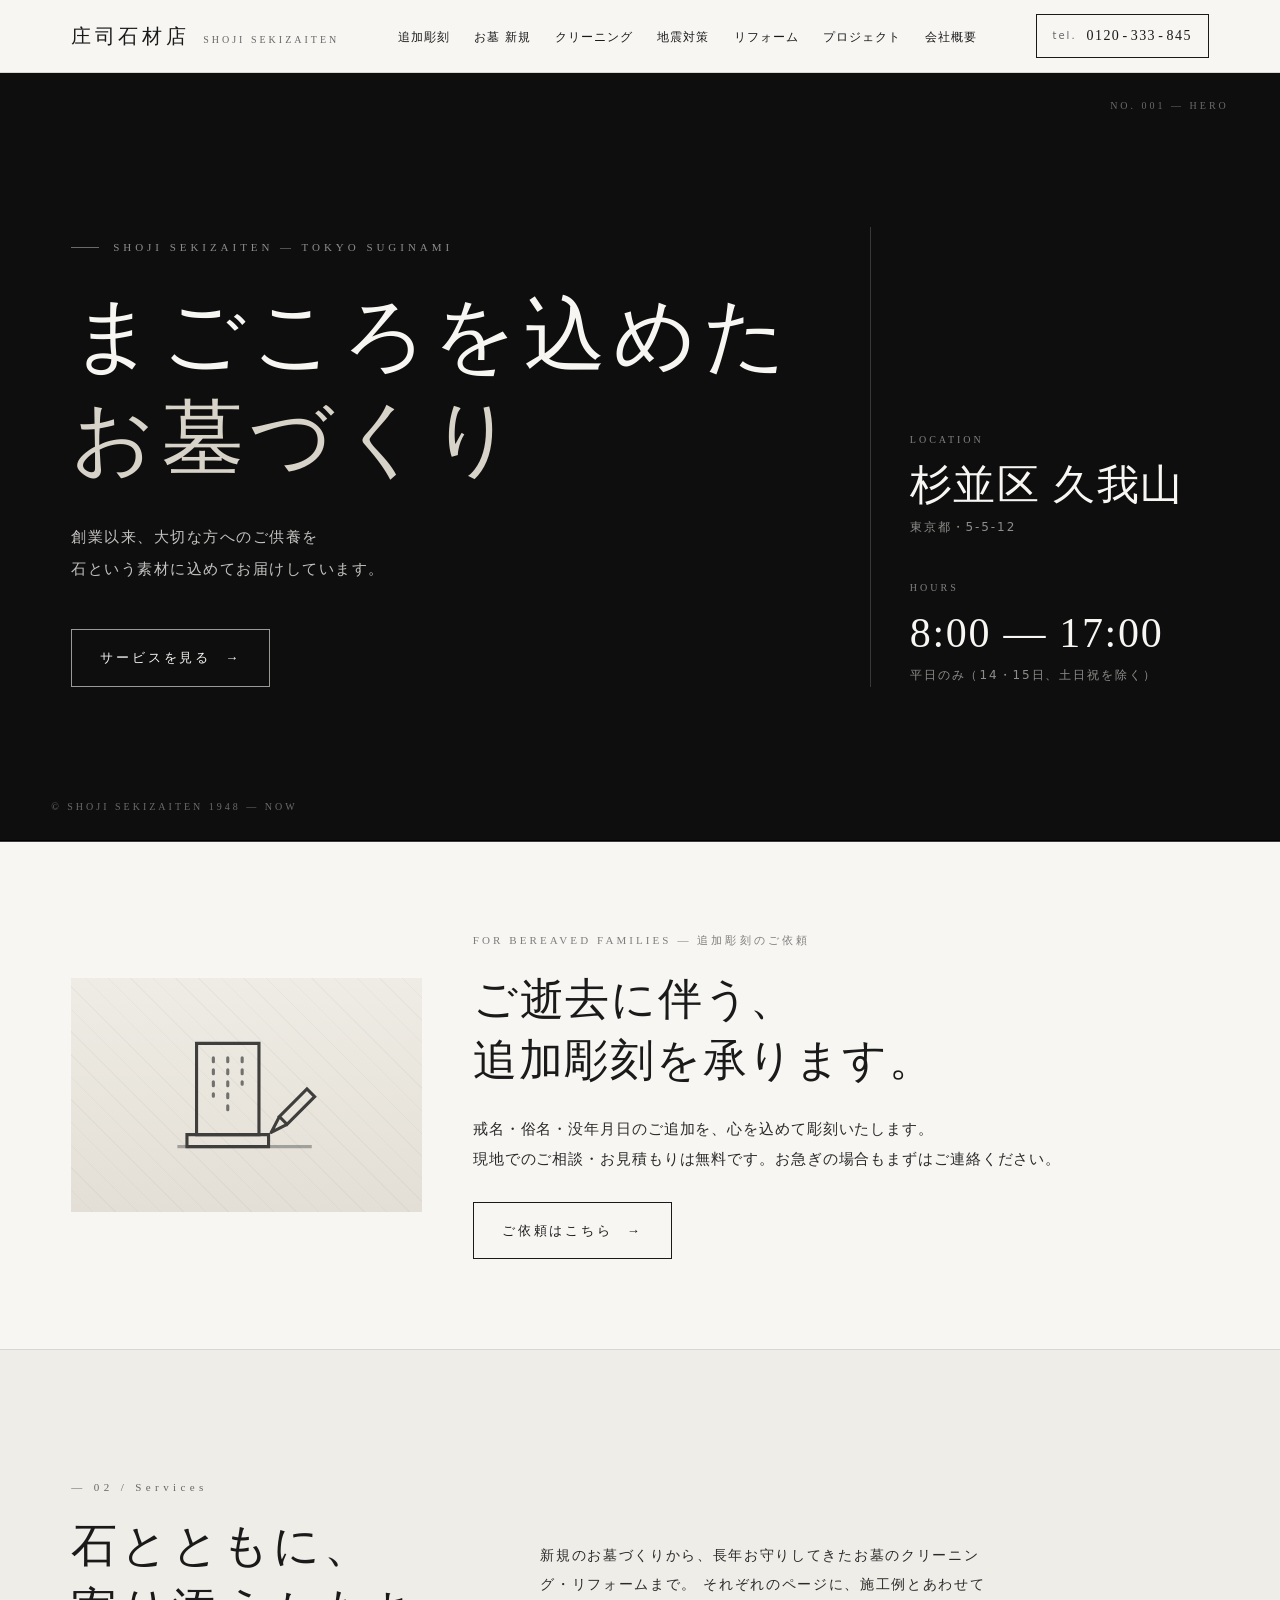
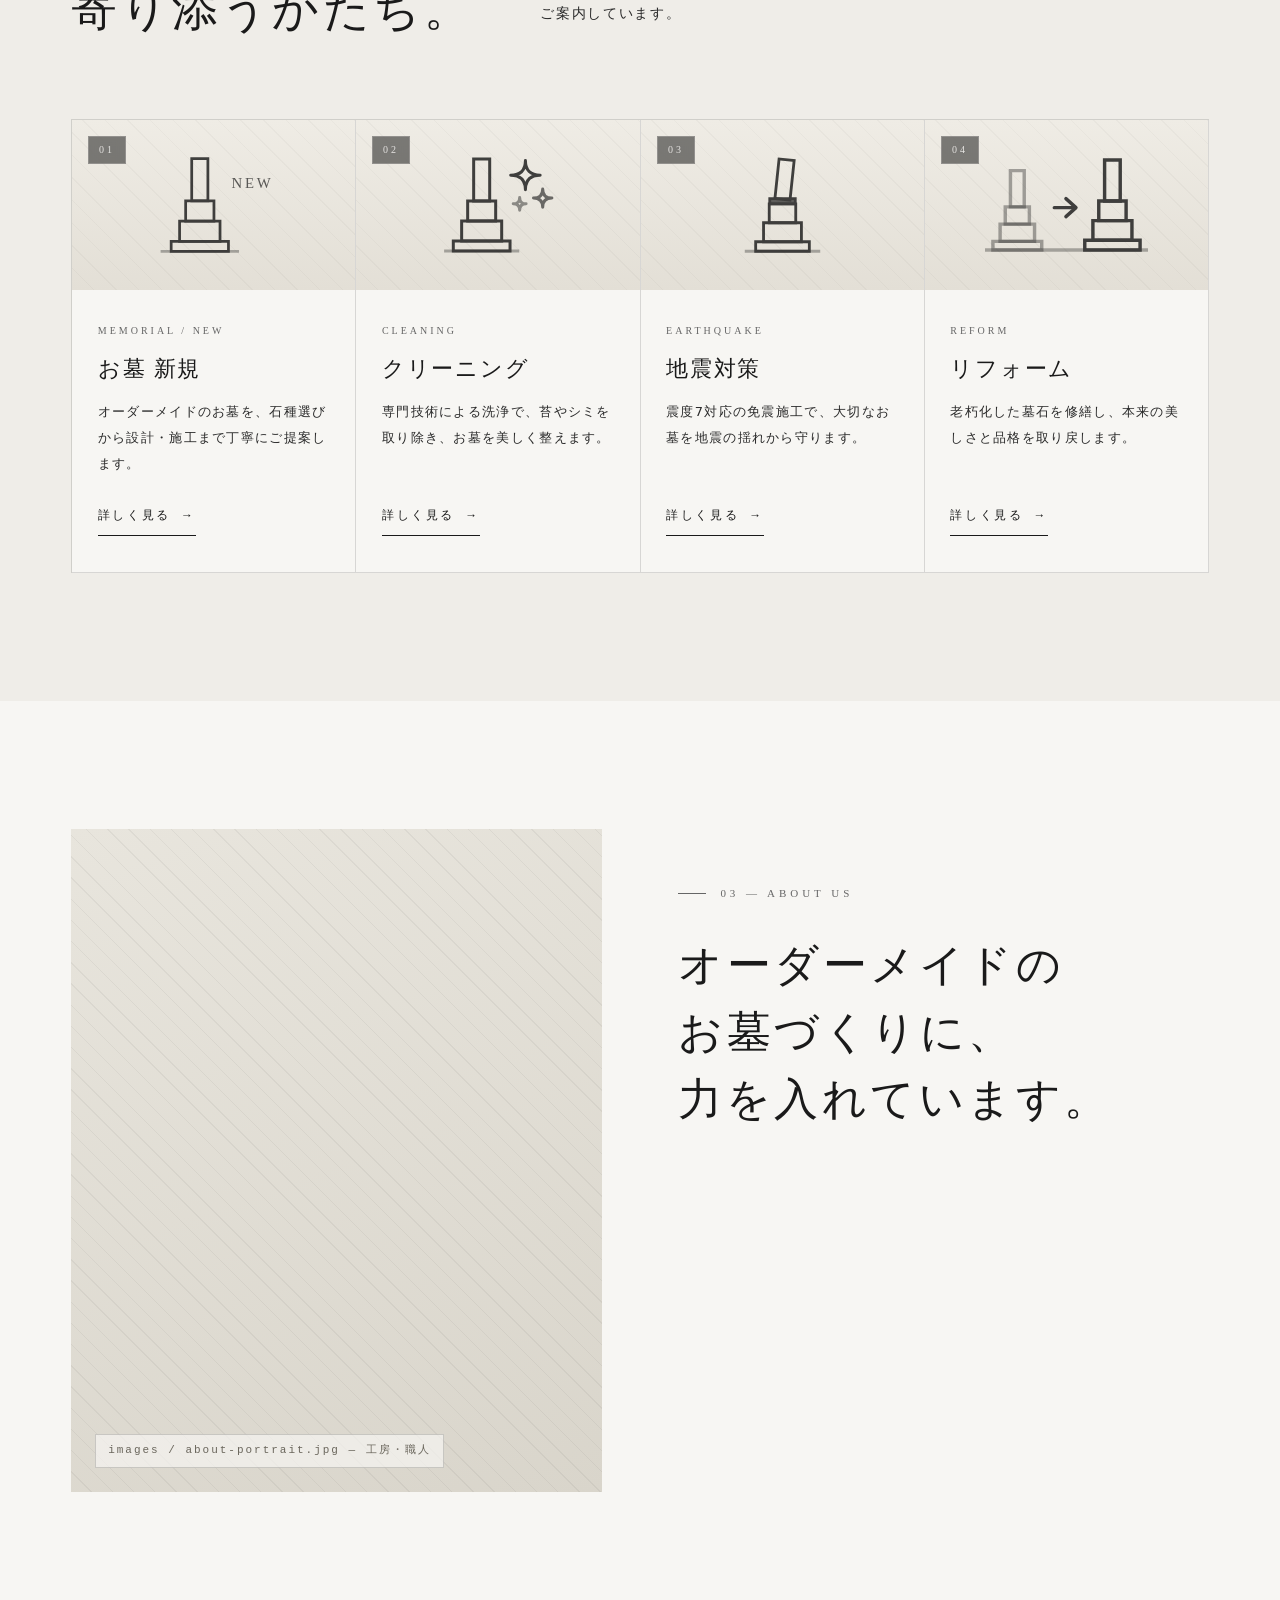
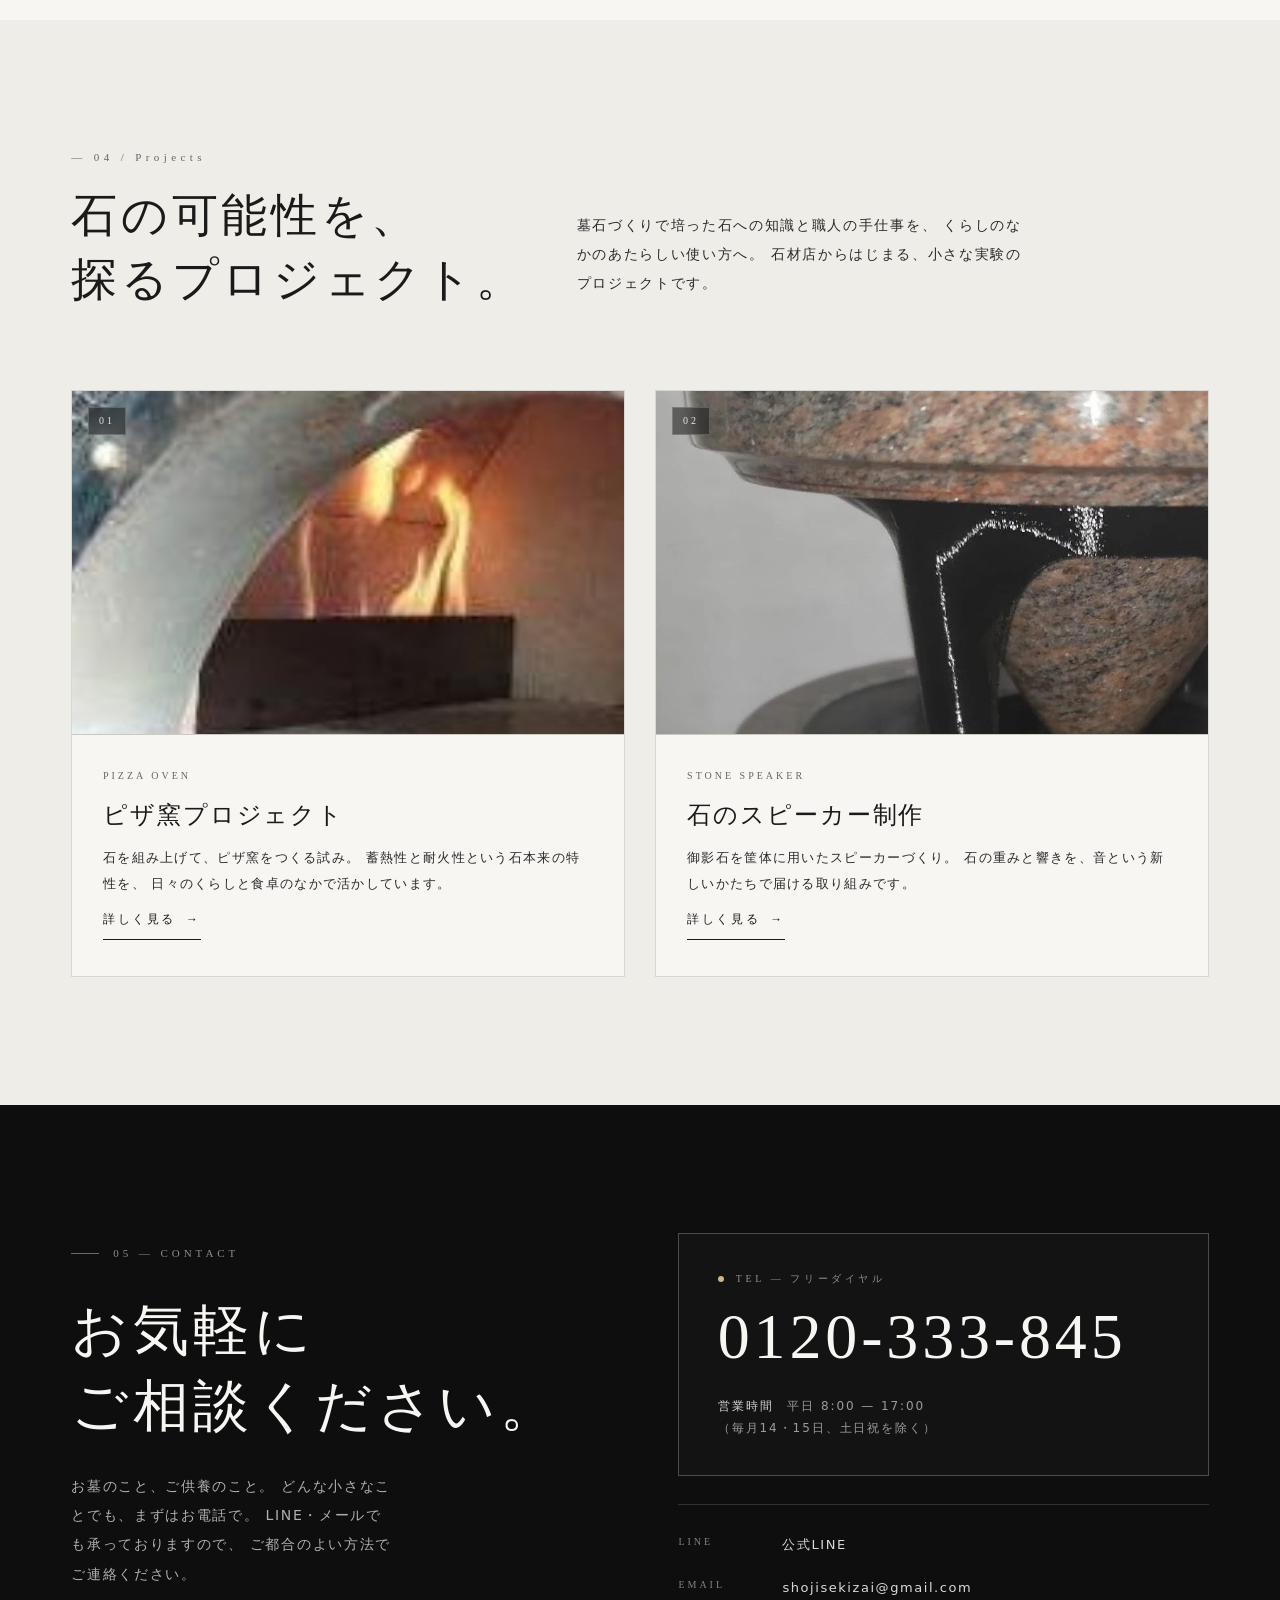
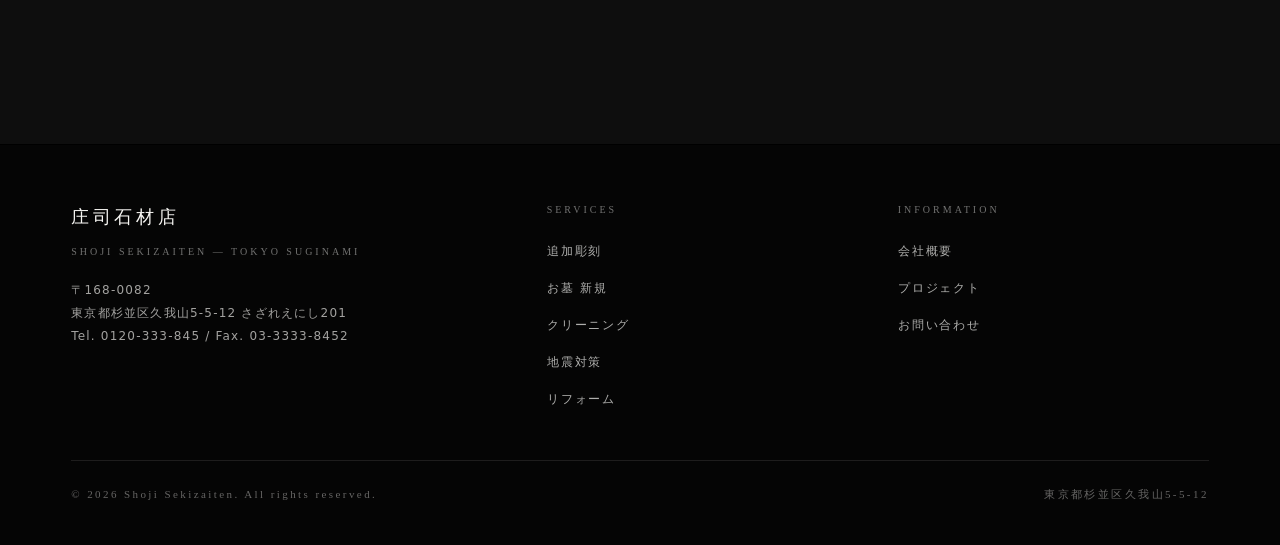
==== index.html @ 2de89e93 "文字の折り返しを整理し、地震対策のラベルを短縮 ・トップのヒーロー「杉並区 久我山」が「杉並区 久／我山」と割れて   いたので、杉並区と久我山の間でしか折り返さないようにした。   「8:00 — " ====
<!DOCTYPE html>
<html lang="ja">
<head>
<meta charset="UTF-8" />
<meta name="viewport" content="width=device-width, initial-scale=1.0" />
<title>庄司石材店 — 東京杉並区久我山のお墓づくり</title>
<meta name="description" content="創業以来まごころを込めてお墓づくり・修繕・クリーニングを承る、東京杉並区久我山の石材店です。" />
<meta property="og:title" content="庄司石材店 — 東京杉並区久我山のお墓づくり" />
<meta property="og:description" content="創業以来まごころを込めてお墓づくり・修繕・クリーニングを承る、東京杉並区久我山の石材店です。" />
<meta property="og:type" content="website" />
<meta property="og:image" content="images/og-image.jpg" />
<meta name="theme-color" content="#1a1a1a" />
<link rel="icon" href="data:image/svg+xml,%3Csvg xmlns='http://www.w3.org/2000/svg' viewBox='0 0 32 32'%3E%3Crect width='32' height='32' fill='%231a1a1a'/%3E%3Ctext x='16' y='22' font-family='Georgia,serif' font-size='18' fill='%23f7f6f3' text-anchor='middle'%3E庄%3C/text%3E%3C/svg%3E" />

<link rel="stylesheet" href="assets/styles.css" />
</head>
<body>

<a class="skip" href="#main">本文へスキップ</a>

<!-- ============== NAV ============== -->
<header class="nav" id="nav" data-screen-label="Navigation">
  <div class="container nav__inner">
    <a href="#top" class="brand" aria-label="庄司石材店 ホーム">
      <span class="brand__mark mincho">庄司石材店</span>
      <span class="brand__en">Shoji Sekizaiten</span>
    </a>

    <nav aria-label="主要ナビゲーション">
      <ul class="nav__menu">
        <li><a href="engraving.html">追加彫刻</a></li>
        <li><a href="boseki.html">お墓 新規</a></li>
        <li><a href="cleaning.html">クリーニング</a></li>
        <li><a href="jishin.html">地震対策</a></li>
        <li><a href="reform.html">リフォーム</a></li>
        <li><a href="#projects">プロジェクト</a></li>
        <li><a href="company.html">会社概要</a></li>
      </ul>
    </nav>

    <a class="nav__tel" href="tel:0120-333-845">
      <small>tel.</small>
      0120&hairsp;-&hairsp;333&hairsp;-&hairsp;845
    </a>

    <button class="nav__burger" type="button" aria-label="メニューを開く" aria-expanded="false" aria-controls="nav">
      <span></span><span></span><span></span>
    </button>
  </div>
</header>

<main id="main">

  <!-- ============== HERO ============== -->
  <section class="hero" id="top" data-screen-label="Hero">
    <span class="hero__corner-right">No. 001 — Hero</span>
    <div class="container hero__grid">
      <div>
        <p class="hero__eyebrow reveal">Shoji Sekizaiten — Tokyo Suginami</p>
        <h1 class="hero__title reveal"><span class="nb">まごころを込めた</span>
          <br />
          <span class="nb"><em>お墓づくり</em></span></h1>
        <p class="hero__lead reveal">
          創業以来、大切な方へのご供養を<br />
          石という素材に込めてお届けしています。
        </p>
        <a class="btn reveal" href="#services">
          サービスを見る <span class="arrow">→</span>
        </a>
      </div>

      <aside class="hero__stats reveal" aria-label="店舗概要">
        <div>
          <div class="stat__label">Location</div>
          <div class="stat__value mincho"><span class="nb">杉並区</span> <span class="nb">久我山</span></div>
          <div class="stat__sub">東京都・5-5-12</div>
        </div>
        <div>
          <div class="stat__label">Hours</div>
          <div class="stat__value mincho"><span class="nb">8:00 — 17:00</span></div>
          <div class="stat__sub">平日のみ（14・15日、土日祝を除く）</div>
        </div>
      </aside>
    </div>
    <span class="hero__corner">© Shoji Sekizaiten 1948 — Now</span>
  </section>

  <!-- ============== ENGRAVING CTA ============== -->
  <section class="engraving-cta" id="engraving" aria-labelledby="engraving-cta-title" data-screen-label="Engraving">
    <div class="container engraving-cta__grid">
      <div class="engraving-cta__media engraving-cta__media--icon reveal">
        <img class="engraving-cta__icon" src="assets/icons/engraving.svg" alt="墓誌と鑿を線画で表した図" loading="lazy" />
      </div>
      <div class="engraving-cta__text reveal">
        <p class="engraving-cta__label">For Bereaved Families — 追加彫刻のご依頼</p>
        <h2 id="engraving-cta-title" class="engraving-cta__title mincho"><span class="nb">ご逝去に伴う、</span>
          <br />
          <span class="nb">追加彫刻を</span><span class="nb">承ります。</span></h2>
        <p class="engraving-cta__lead">
          戒名・俗名・没年月日のご追加を、心を込めて彫刻いたします。<br />
          現地でのご相談・お見積もりは無料です。お急ぎの場合もまずはご連絡ください。
        </p>
      </div>
      <div class="engraving-cta__actions reveal">
        <!-- 申し込みフォームを公開したら href を engraving-form.html に変更する -->
        <a class="btn btn--dark engraving-cta__btn" href="engraving.html">
          ご依頼はこちら <span class="arrow">→</span>
        </a>
      </div>
    </div>
  </section>

  <!-- ============== SERVICES ============== -->
  <section class="section section--soft" id="services" data-screen-label="Services">
    <div class="container">
      <header class="section__head">
        <div>
          <div class="section__num">— 02 / Services</div>
          <h2 class="section__title"><span class="nb">石とともに、</span>
          <br />
          <span class="nb">寄り添うかたち。</span></h2>
        </div>
        <p class="section__desc">
          新規のお墓づくりから、長年お守りしてきたお墓のクリーニング・リフォームまで。
          それぞれのページに、施工例とあわせてご案内しています。
        </p>
      </header>

      <div class="services">

        <!-- 1 -->
        <article class="service reveal">
          <div class="service__media service__media--icon">
            <img class="service__icon" src="assets/icons/service-new.svg" alt="和型墓石を線画で表した図" loading="lazy" />
            <span class="service__index">01</span>
          </div>
          <div class="service__body">
            <div class="service__cat">Memorial / New</div>
            <h3 class="service__title mincho">お墓 新規</h3>
            <p class="service__desc">オーダーメイドのお墓を、石種選びから設計・施工まで丁寧にご提案します。</p>
            <a class="service__more" href="boseki.html">詳しく見る <span class="arrow">→</span></a>
          </div>
        </article>

        <!-- 2 -->
        <article class="service reveal">
          <div class="service__media service__media--icon">
            <img class="service__icon" src="assets/icons/service-cleaning.svg" alt="墓石と水のしずくを線画で表した図" loading="lazy" />
            <span class="service__index">02</span>
          </div>
          <div class="service__body">
            <div class="service__cat">Cleaning</div>
            <h3 class="service__title mincho">クリーニング</h3>
            <p class="service__desc">専門技術による洗浄で、苔やシミを取り除き、お墓を美しく整えます。</p>
            <a class="service__more" href="cleaning.html">詳しく見る <span class="arrow">→</span></a>
          </div>
        </article>

        <!-- 3 -->
        <article class="service reveal">
          <div class="service__media service__media--icon">
            <img class="service__icon" src="assets/icons/service-quake.svg" alt="石と石のあいだに免震パットを挟んだ様子の図" loading="lazy" />
            <span class="service__index">03</span>
          </div>
          <div class="service__body">
            <div class="service__cat">Earthquake</div>
            <h3 class="service__title mincho">地震対策</h3>
            <p class="service__desc">震度7対応の免震施工で、大切なお墓を地震の揺れから守ります。</p>
            <a class="service__more" href="jishin.html">詳しく見る <span class="arrow">→</span></a>
          </div>
        </article>

        <!-- 4 -->
        <article class="service reveal">
          <div class="service__media service__media--icon">
            <img class="service__icon" src="assets/icons/service-reform.svg" alt="花立の中筒を差し替える様子の図" loading="lazy" />
            <span class="service__index">04</span>
          </div>
          <div class="service__body">
            <div class="service__cat">Reform</div>
            <h3 class="service__title mincho">リフォーム</h3>
            <p class="service__desc">老朽化した墓石を修繕し、本来の美しさと品格を取り戻します。</p>
            <a class="service__more" href="reform.html">詳しく見る <span class="arrow">→</span></a>
          </div>
        </article>
      </div>
    </div>
  </section>

  <!-- ============== ABOUT ============== -->
  <section class="section about" id="about" data-screen-label="About">
    <div class="container">
      <div class="about__grid">
        <div class="about__media reveal">
          <div class="about__media-placeholder" aria-hidden="true">
            <span>images / about-portrait.jpg — 工房・職人</span>
          </div>
          <img src="images/about-portrait.jpg" alt="工房での石材加工の様子" loading="lazy" onerror="this.style.display='none'" />
          <div class="about__media-frame"></div>
        </div>

        <div>
          <p class="about__eyebrow reveal">03 — About Us</p>
          <h2 class="about__title reveal"><span class="nb">オーダーメイドの</span>
          <br />
          <span class="nb">お墓づくりに、</span>
          <br />
          <span class="nb">力を入れています。</span></h2>

          <div class="about__body reveal">
            <p>
              長年の経験と石への深い知識を活かし、ご家族のご要望ひとつひとつに耳を傾けながら、
              世界にひとつだけのお墓を心を込めてお作りしています。
            </p>
            <p>
              石種の選定から、デザイン、文字の彫刻、施工、そしてその後のお手入れまで。
              すべての工程を、職人がまごころを込めて担当いたします。
            </p>
          </div>

          <a class="btn btn--dark reveal" href="company.html">
            会社概要を見る <span class="arrow">→</span>
          </a>
        </div>
      </div>
    </div>
  </section>

  <!-- ============== PROJECTS ============== -->
  <section class="section section--soft" id="projects" data-screen-label="Projects">
    <div class="container">
      <header class="section__head">
        <div>
          <div class="section__num">— 04 / Projects</div>
          <h2 class="section__title"><span class="nb">石の可能性を、</span>
          <br />
          <span class="nb">探るプロジェクト。</span></h2>
        </div>
        <p class="section__desc">
          墓石づくりで培った石への知識と職人の手仕事を、
          くらしのなかのあたらしい使い方へ。
          石材店からはじまる、小さな実験のプロジェクトです。
        </p>
      </header>

      <div class="projects">
        <article class="project reveal">
          <a href="pizza.html" class="project__media" aria-label="ピザ窯プロジェクトの詳細へ">
            <div class="project__placeholder" aria-hidden="true"><span>images / project-pizza.jpg</span></div>
            <img class="project__img" src="images/project-pizza.jpg" alt="石を組み上げたピザ窯と焼き上がりのピザ" loading="lazy" onerror="this.dataset.fallback='true'" />
            <span class="project__index">01</span>
          </a>
          <div class="project__body">
            <div class="project__cat">Pizza Oven</div>
            <h3 class="project__title mincho">ピザ窯プロジェクト</h3>
            <p class="project__desc">
              石を組み上げて、ピザ窯をつくる試み。
              蓄熱性と耐火性という石本来の特性を、
              日々のくらしと食卓のなかで活かしています。
            </p>
            <a class="project__more" href="pizza.html">詳しく見る <span class="arrow">→</span></a>
          </div>
        </article>

        <article class="project reveal">
          <a href="speaker.html" class="project__media" aria-label="石のスピーカー制作の詳細へ">
            <div class="project__placeholder" aria-hidden="true"><span>images / project-speaker.jpg</span></div>
            <img class="project__img" src="images/project-speaker.jpg" alt="御影石を素材にしたスピーカーの試作" loading="lazy" onerror="this.dataset.fallback='true'" />
            <span class="project__index">02</span>
          </a>
          <div class="project__body">
            <div class="project__cat">Stone Speaker</div>
            <h3 class="project__title mincho">石のスピーカー制作</h3>
            <p class="project__desc">
              御影石を筐体に用いたスピーカーづくり。
              石の重みと響きを、音という新しいかたちで届ける取り組みです。
            </p>
            <a class="project__more" href="speaker.html">詳しく見る <span class="arrow">→</span></a>
          </div>
        </article>
      </div>
    </div>
  </section>

  <!-- ============== CONTACT ============== -->
  <section class="contact" id="contact" data-screen-label="Contact">
    <div class="container">
      <div class="contact__grid">
        <div>
          <p class="contact__eyebrow reveal">05 — Contact</p>
          <h2 class="contact__title reveal"><span class="nb">お気軽に</span>
          <br />
          <span class="nb">ご相談ください。</span></h2>
          <p class="contact__lead reveal">
            お墓のこと、ご供養のこと。
            どんな小さなことでも、まずはお電話で。
            LINE・メールでも承っておりますので、
            ご都合のよい方法でご連絡ください。
          </p>
        </div>

        <div class="reveal">
          <div class="tel-block">
            <div class="tel-block__label"><span class="dot"></span>Tel — フリーダイヤル</div>
            <a class="tel-block__num" href="tel:0120-333-845">0120-333-845</a>
            <p class="tel-block__hours">
              <strong>営業時間</strong>　平日 8:00 — 17:00<br />
              （毎月14・15日、土日祝を除く）
            </p>
          </div>

          <dl class="contact__meta">
            <dt>Line</dt>
            <!-- 公式LINEのURLが決まったら、下の行を
                 <dd><a href="https://lin.ee/xxxxxxx" target="_blank" rel="noopener noreferrer">公式LINEで相談する</a></dd>
                 に差し替えてください -->
            <dd>公式LINE</dd>
            <dt>Email</dt>
            <dd><a href="mailto:shojisekizai@gmail.com">shojisekizai@gmail.com</a></dd>
          </dl>
        </div>
      </div>
    </div>
  </section>

</main>

<!-- ============== FOOTER ============== -->
<footer class="footer" data-screen-label="Footer">
  <div class="container">
    <div class="footer__grid">
      <div>
        <p class="footer__brand">庄司石材店</p>
        <p class="footer__sub">Shoji Sekizaiten — Tokyo Suginami</p>
        <address class="footer__address">
          〒168-0082<br />
          東京都杉並区久我山5-5-12 さざれえにし201<br />
          <span class="nb">Tel. 0120-333-845</span> / <span class="nb">Fax. 03-3333-8452</span>
        </address>
      </div>

      <div>
        <p class="footer__heading">Services</p>
        <ul class="footer__list">
          <li><a href="engraving.html">追加彫刻</a></li>
          <li><a href="boseki.html">お墓 新規</a></li>
          <li><a href="cleaning.html">クリーニング</a></li>
          <li><a href="jishin.html">地震対策</a></li>
          <li><a href="reform.html">リフォーム</a></li>
        </ul>
      </div>

      <div>
        <p class="footer__heading">Information</p>
        <ul class="footer__list">
          <li><a href="company.html">会社概要</a></li>
          <li><a href="#projects">プロジェクト</a></li>
          <li><a href="#contact">お問い合わせ</a></li>
        </ul>
      </div>
    </div>

    <div class="footer__bottom">
      <span>© 2026 Shoji Sekizaiten. All rights reserved.</span>
      <span>東京都杉並区久我山5-5-12</span>
    </div>
  </div>
</footer>

<script>
  // Mobile nav toggle
  (function () {
    var nav = document.getElementById('nav');
    var btn = nav.querySelector('.nav__burger');
    btn.addEventListener('click', function () {
      var open = nav.classList.toggle('is-open');
      btn.setAttribute('aria-expanded', open ? 'true' : 'false');
    });
    // Close on link click (mobile)
    nav.querySelectorAll('.nav__menu a').forEach(function (a) {
      a.addEventListener('click', function () {
        nav.classList.remove('is-open');
        btn.setAttribute('aria-expanded', 'false');
      });
    });
  })();

  // Reveal-on-scroll (lightweight, IntersectionObserver)
  (function () {
    if (!('IntersectionObserver' in window)) {
      document.querySelectorAll('.reveal').forEach(function (el) { el.classList.add('is-in'); });
      return;
    }
    var io = new IntersectionObserver(function (entries) {
      entries.forEach(function (e) {
        if (e.isIntersecting) {
          e.target.classList.add('is-in');
          io.unobserve(e.target);
        }
      });
    }, { rootMargin: '0px 0px -8% 0px', threshold: 0.05 });
    document.querySelectorAll('.reveal').forEach(function (el) { io.observe(el); });
  })();
</script>

<!-- v1.2.0 -->
</body>
</html>
---- assets/styles.css ----
/* ---------- Reset & base ---------- */
  *, *::before, *::after { box-sizing: border-box; }
  html, body { margin: 0; padding: 0; }
  html { -webkit-text-size-adjust: 100%; scroll-behavior: smooth; }
  body {
    font-family: system-ui, -apple-system, "Hiragino Sans", "Yu Gothic", "Meiryo", sans-serif;
    color: #1a1a1a;
    background: #f7f6f3;
    line-height: 1.8;
    letter-spacing: 0.08em;
    font-size: 15px;
    -webkit-font-smoothing: antialiased;
    -moz-osx-font-smoothing: grayscale;
  }
  img { max-width: 100%; display: block; }
  a { color: inherit; text-decoration: none; }
  button { font: inherit; cursor: pointer; }

  :root {
    --bg: #f7f6f3;
    --bg-soft: #efede8;
    --ink: #1a1a1a;
    --ink-soft: #2a2a2a;
    --stone: #666666;
    --rule: rgba(26,26,26,0.14);
    --rule-strong: rgba(26,26,26,0.5);
    --container: 1240px;
    --pad: clamp(20px, 4vw, 56px);
  }

  .mincho {
    font-family: "Hiragino Mincho ProN", "Yu Mincho", "YuMincho", "Noto Serif JP", Georgia, "Times New Roman", serif;
    font-weight: 400;
    letter-spacing: 0.06em;
  }

  .en {
    font-family: Georgia, "Times New Roman", serif;
    font-feature-settings: "liga", "kern";
    letter-spacing: 0.18em;
  }

  .eyebrow {
    font-family: Georgia, "Times New Roman", serif;
    font-size: 11px;
    letter-spacing: 0.3em;
    text-transform: uppercase;
    color: var(--stone);
  }

  .container {
    max-width: var(--container);
    margin: 0 auto;
    padding-left: var(--pad);
    padding-right: var(--pad);
  }

  .rule { height: 1px; background: var(--rule); border: 0; margin: 0; }

  /* ---------- Skip link ---------- */
  .skip {
    position: absolute; left: -9999px; top: 0;
    background: #1a1a1a; color: #f7f6f3; padding: 8px 14px;
  }
  .skip:focus { left: 16px; top: 16px; z-index: 100; }

  /* ---------- Navigation ---------- */
  .nav {
    position: sticky;
    top: 0;
    z-index: 40;
    background: rgba(247,246,243,0.92);
    backdrop-filter: saturate(140%) blur(10px);
    -webkit-backdrop-filter: saturate(140%) blur(10px);
    border-bottom: 1px solid var(--rule);
  }
  .nav__inner {
    display: flex;
    align-items: center;
    justify-content: space-between;
    height: 72px;
  }
  .brand { display: flex; align-items: baseline; gap: 14px; }
  .brand__mark {
    font-family: "Hiragino Mincho ProN", "Yu Mincho", Georgia, serif;
    font-size: 20px;
    letter-spacing: 0.18em;
    white-space: nowrap;      /* 「庄司石材 / 店」と割れないように */
  }
  .brand__en {
    font-family: Georgia, serif;
    font-size: 10px;
    letter-spacing: 0.3em;
    text-transform: uppercase;
    color: var(--stone);
    white-space: nowrap;
  }
  /* 幅が足りなくなる手前で、英字の店名は引っ込める */
  @media (max-width: 1240px) and (min-width: 1025px) {
    .brand__en { display: none; }
  }
  @media (max-width: 420px) {
    .brand__en { display: none; }
  }
  .nav__menu {
    display: flex;
    align-items: center;
    gap: clamp(12px, 1.6vw, 24px);
    list-style: none;
    margin: 0; padding: 0;
  }
  .nav__menu a {
    font-size: 12px;
    letter-spacing: 0.08em;
    white-space: nowrap;
    color: var(--ink);
    padding: 6px 2px;
    border-bottom: 1px solid transparent;
    transition: border-color .25s ease, color .25s ease;
  }
  .nav__menu a:hover { border-bottom-color: var(--ink); }
  .nav__tel {
    display: inline-flex; align-items: center; gap: 10px;
    font-family: Georgia, serif;
    font-size: 14px;
    letter-spacing: 0.1em;
    padding: 8px 16px;
    border: 1px solid var(--ink);
    white-space: nowrap;      /* 電話番号を途中で折り返さない */
    transition: background .25s ease, color .25s ease;
  }
  .nav__tel:hover { background: var(--ink); color: var(--bg); }
  .nav__tel small { font-family: system-ui, sans-serif; font-size: 10px; letter-spacing: 0.2em; color: var(--stone); }
  .nav__tel:hover small { color: rgba(247,246,243,0.7); }

  .nav__burger {
    display: none;
    background: transparent; border: 0; padding: 8px;
    width: 40px; height: 40px;
  }
  .nav__burger span {
    display: block; width: 22px; height: 1px; background: var(--ink); margin: 5px auto;
    transition: transform .3s ease, opacity .3s ease;
  }
  .nav.is-open .nav__burger span:nth-child(1) { transform: translateY(6px) rotate(45deg); }
  .nav.is-open .nav__burger span:nth-child(2) { opacity: 0; }
  .nav.is-open .nav__burger span:nth-child(3) { transform: translateY(-6px) rotate(-45deg); }

  /* ---------- Hero ---------- */
  .hero {
    background: #0e0e0e;
    color: #f7f6f3;
    position: relative;
    overflow: hidden;
    border-bottom: 1px solid #000;
  }
  .hero__grid {
    display: grid;
    grid-template-columns: 1.25fr 1fr;
    gap: clamp(40px, 6vw, 96px);
    padding-top: clamp(80px, 12vw, 160px);
    padding-bottom: clamp(80px, 12vw, 160px);
    align-items: end;
  }
  .hero__eyebrow {
    font-family: Georgia, serif;
    font-size: 11px;
    letter-spacing: 0.36em;
    text-transform: uppercase;
    color: rgba(247,246,243,0.55);
    margin-bottom: 28px;
    display: flex; align-items: center; gap: 14px;
  }
  .hero__eyebrow::before {
    content: ""; display: inline-block;
    width: 28px; height: 1px; background: rgba(247,246,243,0.4);
  }
  .hero__title {
    font-family: "Hiragino Mincho ProN", "Yu Mincho", Georgia, serif;
    font-weight: 400;
    font-size: clamp(40px, 6.4vw, 88px);
    line-height: 1.25;
    letter-spacing: 0.08em;
    margin: 0 0 32px;
  }
  /* 幅の狭い端末では「まごころを込めた」の8文字が画面からはみ出すので、
     はみ出さない大きさまで文字を縮める */
  @media (max-width: 400px) {
    .hero__title { font-size: 9.4vw; }
  }
  .hero__title em {
    font-style: normal;
    color: #d8d3c8;
  }
  .hero__lead {
    max-width: 38ch;
    font-size: 15px;
    line-height: 2.1;
    letter-spacing: 0.1em;
    color: rgba(247,246,243,0.78);
    margin: 0 0 44px;
  }
  .btn {
    display: inline-flex; align-items: center; justify-content: center; gap: 14px;
    text-align: center;
    padding: 16px 28px;
    border: 1px solid rgba(247,246,243,0.6);
    color: #f7f6f3;
    font-family: Georgia, serif;
    font-size: 13px;
    letter-spacing: 0.22em;
    text-transform: uppercase;
    transition: background .3s ease, color .3s ease, border-color .3s ease, padding .3s ease;
  }
  .btn .arrow { transition: transform .35s ease; display: inline-block; }
  .btn:hover { background: #f7f6f3; color: #1a1a1a; border-color: #f7f6f3; }
  .btn:hover .arrow { transform: translateX(6px); }

  .btn--dark {
    color: #1a1a1a; border-color: var(--ink);
  }
  .btn--dark:hover { background: #1a1a1a; color: #f7f6f3; }

  /* 幅の狭いスマホでも「0120-333-845 に電話する →」が1行に収まるように */
  @media (max-width: 400px) {
    .btn { padding: 15px 16px; gap: 10px; letter-spacing: 0.12em; }
  }

  .hero__stats {
    border-left: 1px solid rgba(247,246,243,0.18);
    padding-left: clamp(24px, 3vw, 48px);
    display: grid;
    gap: 40px;
    align-self: stretch;
    align-content: end;
  }
  .stat__label {
    font-family: Georgia, serif;
    font-size: 10px;
    letter-spacing: 0.3em;
    text-transform: uppercase;
    color: rgba(247,246,243,0.5);
    margin-bottom: 12px;
  }
  .stat__value {
    font-family: "Hiragino Mincho ProN", "Yu Mincho", Georgia, serif;
    font-size: clamp(28px, 3.4vw, 42px);
    line-height: 1.15;
    letter-spacing: 0.04em;
  }
  .stat__value small {
    font-family: Georgia, serif;
    font-size: 14px;
    letter-spacing: 0.15em;
    color: rgba(247,246,243,0.6);
    margin-left: 6px;
  }
  .stat__sub {
    font-size: 12px;
    letter-spacing: 0.16em;
    color: rgba(247,246,243,0.55);
    margin-top: 8px;
  }

  .hero__corner {
    position: absolute; left: var(--pad); bottom: 24px;
    font-family: Georgia, serif;
    font-size: 10px;
    letter-spacing: 0.3em;
    color: rgba(247,246,243,0.4);
    text-transform: uppercase;
  }
  .hero__corner-right {
    position: absolute; right: var(--pad); top: 24px;
    font-family: Georgia, serif;
    font-size: 10px;
    letter-spacing: 0.3em;
    color: rgba(247,246,243,0.4);
    text-transform: uppercase;
  }

  /* ---------- Section heading ---------- */
  .section {
    padding-top: clamp(80px, 10vw, 140px);
    padding-bottom: clamp(80px, 10vw, 140px);
  }
  .section--soft { background: var(--bg-soft); }

  .section__head {
    display: grid;
    grid-template-columns: 1fr 1.6fr;
    gap: clamp(24px, 4vw, 80px);
    align-items: end;
    margin-bottom: clamp(48px, 6vw, 88px);
  }
  .section__num {
    font-family: Georgia, serif;
    font-size: 11px;
    letter-spacing: 0.4em;
    color: var(--stone);
  }
  .section__title {
    font-family: "Hiragino Mincho ProN", "Yu Mincho", Georgia, serif;
    font-weight: 400;
    font-size: clamp(28px, 3.6vw, 48px);
    line-height: 1.4;
    letter-spacing: 0.08em;
    margin: 16px 0 0;
  }
  .section__desc {
    font-size: 14px;
    line-height: 2.1;
    letter-spacing: 0.12em;
    color: var(--ink-soft);
    max-width: 50ch;
  }

  /* ---------- Services grid ---------- */
  .services {
    display: grid;
    grid-template-columns: repeat(4, 1fr);
    gap: 0;
    border-top: 1px solid var(--rule);
    border-left: 1px solid var(--rule);
  }
  .service {
    border-right: 1px solid var(--rule);
    border-bottom: 1px solid var(--rule);
    background: var(--bg);
    display: flex;
    flex-direction: column;
  }
  .service__media {
    position: relative;
    aspect-ratio: 4 / 3;
    overflow: hidden;
    background: #e8e5dd;
  }
  .service__img {
    position: relative;
    width: 100%; height: 100%; object-fit: cover;
    transition: transform .8s cubic-bezier(.2,.7,.2,1);
  }
  .service:hover .service__img { transform: scale(1.06); }
  .service__placeholder {
    position: absolute; inset: 0;
    background:
      repeating-linear-gradient(45deg, transparent 0 12px, rgba(26,26,26,0.05) 12px 13px),
      linear-gradient(180deg, #e8e5dd 0%, #d9d5cb 100%);
    display: flex; align-items: center; justify-content: center;
    color: #6a665c;
    font-family: "SFMono-Regular", ui-monospace, Menlo, Consolas, monospace;
    font-size: 11px;
    letter-spacing: 0.18em;
    text-transform: lowercase;
  }
  .service__placeholder span {
    border: 1px solid rgba(26,26,26,0.18);
    padding: 6px 14px;
    background: rgba(247,246,243,0.5);
  }
  /* Fallback: when <img> fails to load, show the placeholder beneath */
  .service__img[data-fallback="true"] { display: none; }

  .service__index {
    position: absolute; top: 16px; left: 16px;
    font-family: Georgia, serif;
    font-size: 10px;
    letter-spacing: 0.3em;
    color: rgba(247,246,243,0.85);
    background: rgba(26,26,26,0.55);
    backdrop-filter: blur(4px);
    padding: 4px 10px;
    border: 1px solid rgba(247,246,243,0.2);
  }
  .service__body {
    padding: 32px clamp(20px, 2vw, 32px) 36px;
    flex: 1;
    display: flex;
    flex-direction: column;
  }
  .service__cat {
    font-family: Georgia, serif;
    font-size: 10px;
    letter-spacing: 0.3em;
    color: var(--stone);
    text-transform: uppercase;
    margin-bottom: 12px;
  }
  .service__title {
    font-family: "Hiragino Mincho ProN", "Yu Mincho", Georgia, serif;
    font-size: 22px;
    line-height: 1.5;
    letter-spacing: 0.08em;
    margin: 0 0 14px;
  }
  .service__desc {
    font-size: 13px;
    line-height: 2;
    letter-spacing: 0.1em;
    color: var(--ink-soft);
    margin: 0 0 28px;
    flex: 1;
  }
  .service__more {
    display: inline-flex; align-items: center; gap: 10px;
    font-family: Georgia, serif;
    font-size: 12px;
    letter-spacing: 0.22em;
    text-transform: uppercase;
    padding-bottom: 8px;
    border-bottom: 1px solid var(--ink);
    align-self: flex-start;
    transition: gap .3s ease, letter-spacing .3s ease;
  }
  .service__more:hover { gap: 16px; }
  .service__more .arrow { transition: transform .3s ease; }
  .service:hover .service__more .arrow { transform: translateX(4px); }

  /* ---------- About ---------- */
  .about {
    background: var(--bg);
  }
  .about__grid {
    display: grid;
    grid-template-columns: 1fr 1fr;
    gap: clamp(40px, 6vw, 120px);
    align-items: center;
  }
  .about__media {
    position: relative;
    aspect-ratio: 4 / 5;
    background: #e8e5dd;
    overflow: hidden;
  }
  .about__media img { width: 100%; height: 100%; object-fit: cover; }
  .about__media-frame {
    position: absolute;
    inset: -1px;
    border: 1px solid var(--rule);
    pointer-events: none;
  }
  .about__media-placeholder {
    position: absolute; inset: 0;
    background:
      repeating-linear-gradient(45deg, transparent 0 14px, rgba(26,26,26,0.05) 14px 15px),
      linear-gradient(160deg, #e8e5dd 0%, #d9d5cb 100%);
    display: flex; align-items: flex-end; justify-content: flex-start;
    padding: 24px;
    color: #6a665c;
  }
  .about__media-placeholder span {
    font-family: "SFMono-Regular", ui-monospace, Menlo, Consolas, monospace;
    font-size: 11px;
    letter-spacing: 0.18em;
    border: 1px solid rgba(26,26,26,0.18);
    background: rgba(247,246,243,0.7);
    padding: 6px 12px;
  }
  .about__eyebrow {
    font-family: Georgia, serif;
    font-size: 11px;
    letter-spacing: 0.36em;
    text-transform: uppercase;
    color: var(--stone);
    display: flex; align-items: center; gap: 14px;
    margin-bottom: 28px;
  }
  .about__eyebrow::before {
    content: ""; width: 28px; height: 1px; background: var(--stone);
  }
  .about__title {
    font-family: "Hiragino Mincho ProN", "Yu Mincho", Georgia, serif;
    font-weight: 400;
    font-size: clamp(28px, 3.4vw, 44px);
    line-height: 1.55;
    letter-spacing: 0.08em;
    margin: 0 0 32px;
  }
  .about__body p {
    font-size: 14px;
    line-height: 2.2;
    letter-spacing: 0.12em;
    color: var(--ink-soft);
    margin: 0 0 20px;
    max-width: 44ch;
  }
  .about__values {
    list-style: none; margin: 36px 0 44px; padding: 0;
    border-top: 1px solid var(--rule);
  }
  .about__values li {
    display: grid;
    grid-template-columns: 64px 1fr;
    gap: 20px;
    align-items: baseline;
    padding: 18px 0;
    border-bottom: 1px solid var(--rule);
  }
  .about__values .k {
    font-family: Georgia, serif;
    font-size: 10px;
    letter-spacing: 0.3em;
    color: var(--stone);
    text-transform: uppercase;
  }
  .about__values .v {
    font-family: "Hiragino Mincho ProN", "Yu Mincho", Georgia, serif;
    font-size: 16px;
    letter-spacing: 0.1em;
  }
  .about__values .v small {
    display: block;
    font-family: system-ui, sans-serif;
    font-size: 12px;
    color: var(--stone);
    letter-spacing: 0.1em;
    margin-top: 4px;
    line-height: 1.7;
  }

  /* ---------- Works strip ---------- */
  .works {
    background: var(--bg);
    border-top: 1px solid var(--rule);
    border-bottom: 1px solid var(--rule);
  }
  .works__head {
    display: flex; align-items: end; justify-content: space-between; gap: 24px;
    padding-top: 80px; padding-bottom: 40px;
    border-bottom: 1px solid var(--rule);
  }
  .works__grid {
    display: grid;
    grid-template-columns: repeat(4, 1fr);
    gap: 0;
  }
  .work {
    position: relative;
    aspect-ratio: 3 / 4;
    overflow: hidden;
    border-right: 1px solid var(--rule);
    background: #e8e5dd;
  }
  .work:last-child { border-right: 0; }
  .work__img { position: relative;
    width: 100%; height: 100%; object-fit: cover; transition: transform .8s cubic-bezier(.2,.7,.2,1); }
  .work:hover .work__img { transform: scale(1.05); }
  .work__placeholder {
    position: absolute; inset: 0;
    background:
      repeating-linear-gradient(135deg, transparent 0 12px, rgba(26,26,26,0.05) 12px 13px),
      linear-gradient(200deg, #e8e5dd 0%, #d9d5cb 100%);
  }
  .work__caption {
    position: absolute; left: 16px; bottom: 16px; right: 16px;
    color: #1a1a1a;
    background: rgba(247,246,243,0.92);
    padding: 10px 14px;
    border: 1px solid var(--rule);
    font-size: 11px;
    letter-spacing: 0.18em;
    display: flex; justify-content: space-between; gap: 12px;
  }
  .work__caption .num { font-family: Georgia, serif; color: var(--stone); }

  /* ---------- Contact ---------- */
  .contact {
    background: #0e0e0e;
    color: #f7f6f3;
    padding-top: clamp(80px, 10vw, 140px);
    padding-bottom: clamp(80px, 10vw, 140px);
    position: relative;
  }
  .contact__grid {
    display: grid;
    grid-template-columns: 1fr 1fr;
    gap: clamp(40px, 6vw, 120px);
    align-items: start;
  }
  .contact__eyebrow {
    font-family: Georgia, serif;
    font-size: 11px;
    letter-spacing: 0.36em;
    text-transform: uppercase;
    color: rgba(247,246,243,0.55);
    margin-bottom: 28px;
    display: flex; align-items: center; gap: 14px;
  }
  .contact__eyebrow::before { content: ""; width: 28px; height: 1px; background: rgba(247,246,243,0.4); }
  .contact__title {
    font-family: "Hiragino Mincho ProN", "Yu Mincho", Georgia, serif;
    font-weight: 400;
    font-size: clamp(32px, 4.4vw, 60px);
    line-height: 1.35;
    letter-spacing: 0.08em;
    margin: 0 0 28px;
  }
  .contact__lead {
    font-size: 14px;
    line-height: 2.1;
    letter-spacing: 0.12em;
    color: rgba(247,246,243,0.7);
    max-width: 36ch;
    margin: 0;
  }
  .tel-block {
    border: 1px solid rgba(247,246,243,0.25);
    padding: 36px clamp(24px, 3vw, 44px);
    background: rgba(247,246,243,0.02);
  }
  .tel-block__label {
    font-family: Georgia, serif;
    font-size: 10px;
    letter-spacing: 0.36em;
    color: rgba(247,246,243,0.55);
    text-transform: uppercase;
    margin-bottom: 14px;
    display: flex; align-items: center; gap: 12px;
  }
  .tel-block__label .dot {
    display: inline-block; width: 6px; height: 6px;
    border-radius: 50%; background: #cdb87d;
  }
  .tel-block__num {
    font-family: Georgia, "Times New Roman", serif;
    font-size: clamp(36px, 5.2vw, 64px);
    letter-spacing: 0.06em;
    color: #f7f6f3;
    line-height: 1.1;
    margin: 0 0 6px;
    display: inline-block;
  }
  .tel-block__hours {
    font-size: 12px;
    letter-spacing: 0.16em;
    color: rgba(247,246,243,0.6);
    margin: 18px 0 0;
  }
  .tel-block__hours strong { color: rgba(247,246,243,0.85); font-weight: 500; letter-spacing: 0.16em; }
  .contact__meta {
    margin-top: 28px;
    display: grid; grid-template-columns: 80px 1fr; gap: 18px 24px;
    border-top: 1px solid rgba(247,246,243,0.15);
    padding-top: 28px;
  }
  .contact__meta dt {
    font-family: Georgia, serif;
    font-size: 10px; letter-spacing: 0.3em; text-transform: uppercase;
    color: rgba(247,246,243,0.5);
  }
  .contact__meta dd {
    margin: 0;
    font-size: 13px;
    letter-spacing: 0.12em;
    line-height: 1.9;
    color: rgba(247,246,243,0.88);
    overflow-wrap: anywhere;      /* 長いメールアドレスが画面からはみ出さないように */
  }
  /* 幅の狭い端末では、項目名を上に置いて本文に幅をゆずる */
  @media (max-width: 400px) {
    .contact__meta { grid-template-columns: 1fr; gap: 4px 0; }
    .contact__meta dt { margin-top: 14px; }
    .contact__meta dt:first-of-type { margin-top: 0; }
  }

  /* ---------- Footer ---------- */
  .footer {
    background: #050505;
    color: rgba(247,246,243,0.65);
    padding: 56px 0 40px;
    border-top: 1px solid #000;
  }
  .footer__grid {
    display: grid; grid-template-columns: 1.4fr 1fr 1fr; gap: 40px;
    align-items: start;
  }
  .footer__brand {
    font-family: "Hiragino Mincho ProN", "Yu Mincho", Georgia, serif;
    font-size: 18px;
    letter-spacing: 0.2em;
    color: #f7f6f3;
    margin: 0 0 10px;
  }
  .footer__sub {
    font-family: Georgia, serif;
    font-size: 10px;
    letter-spacing: 0.3em;
    text-transform: uppercase;
    color: rgba(247,246,243,0.45);
    margin: 0 0 18px;
  }
  .footer__address {
    font-style: normal;
    font-size: 12px;
    line-height: 1.9;
    letter-spacing: 0.1em;
  }
  .footer__list { list-style: none; padding: 0; margin: 0; display: grid; gap: 10px; }
  .footer__list a { font-size: 12px; letter-spacing: 0.16em; color: rgba(247,246,243,0.7); }
  .footer__list a:hover { color: #f7f6f3; }
  .footer__heading {
    font-family: Georgia, serif;
    font-size: 10px; letter-spacing: 0.3em; text-transform: uppercase;
    color: rgba(247,246,243,0.45);
    margin: 0 0 18px;
  }
  .footer__bottom {
    margin-top: 48px; padding-top: 24px;
    border-top: 1px solid rgba(247,246,243,0.1);
    display: flex; justify-content: space-between; gap: 16px;
    font-family: Georgia, serif;
    font-size: 11px;
    letter-spacing: 0.22em;
    color: rgba(247,246,243,0.4);
  }

  /* ---------- Reveal animation ---------- */
  .reveal { opacity: 0; transform: translateY(14px); transition: opacity .8s ease, transform .8s ease; }
  .reveal.is-in { opacity: 1; transform: none; }
  @media (prefers-reduced-motion: reduce) {
    .reveal { opacity: 1; transform: none; transition: none; }
    html { scroll-behavior: auto; }
  }

  /* ---------- Projects (stone explorations) ---------- */
  .projects {
    display: grid;
    grid-template-columns: repeat(2, 1fr);
    gap: clamp(20px, 2.4vw, 36px);
  }
  .project {
    background: var(--bg);
    border: 1px solid var(--rule);
    display: flex;
    flex-direction: column;
  }
  .project__media {
    position: relative;
    aspect-ratio: 16 / 10;
    overflow: hidden;
    background: #e8e5dd;
    border-bottom: 1px solid var(--rule);
  }
  .project__img {
    position: relative;
    width: 100%; height: 100%; object-fit: cover;
    transition: transform .8s cubic-bezier(.2,.7,.2,1);
  }
  .project:hover .project__img { transform: scale(1.04); }
  .project__placeholder {
    position: absolute; inset: 0;
    background:
      repeating-linear-gradient(45deg, transparent 0 12px, rgba(26,26,26,0.05) 12px 13px),
      linear-gradient(180deg, #e8e5dd 0%, #d9d5cb 100%);
    display: flex; align-items: center; justify-content: center;
    color: #6a665c;
  }
  .project__placeholder span {
    font-family: "SFMono-Regular", ui-monospace, Menlo, Consolas, monospace;
    font-size: 11px;
    letter-spacing: 0.18em;
    border: 1px solid rgba(26,26,26,0.18);
    background: rgba(247,246,243,0.5);
    padding: 6px 14px;
  }
  .project__img[data-fallback="true"] { display: none; }
  .project__index {
    position: absolute; top: 16px; left: 16px;
    font-family: Georgia, serif;
    font-size: 10px;
    letter-spacing: 0.3em;
    color: rgba(247,246,243,0.9);
    background: rgba(26,26,26,0.55);
    backdrop-filter: blur(4px);
    padding: 4px 10px;
    border: 1px solid rgba(247,246,243,0.2);
  }
  .project__body {
    padding: 32px clamp(22px, 2.4vw, 36px) 36px;
    display: flex;
    flex-direction: column;
    gap: 12px;
    flex: 1;
  }
  .project__cat {
    font-family: Georgia, serif;
    font-size: 10px;
    letter-spacing: 0.3em;
    color: var(--stone);
    text-transform: uppercase;
  }
  .project__title {
    font-family: "Hiragino Mincho ProN", "Yu Mincho", Georgia, serif;
    font-size: 24px;
    line-height: 1.5;
    letter-spacing: 0.08em;
    margin: 0;
  }
  .project__desc {
    font-size: 13px;
    line-height: 2;
    letter-spacing: 0.1em;
    color: var(--ink-soft);
    margin: 0;
  }
  .project__tag {
    margin-top: auto;
    padding-top: 18px;
    border-top: 1px solid var(--rule);
    font-family: Georgia, serif;
    font-size: 10px;
    letter-spacing: 0.3em;
    text-transform: uppercase;
    color: var(--stone);
  }

  /* ---------- Responsive ---------- */
  @media (max-width: 1024px) {
    .services { grid-template-columns: repeat(2, 1fr); }
    .works__grid { grid-template-columns: repeat(2, 1fr); }
    .work:nth-child(2n) { border-right: 0; }
    .work:nth-child(-n+2) { border-bottom: 1px solid var(--rule); }
  }

  @media (max-width: 1024px) {
    .nav__menu, .nav__tel { display: none; }
    .nav__burger { display: inline-block; }

    .nav.is-open .nav__menu {
      display: flex;
      flex-direction: column;
      position: absolute;
      top: 72px; left: 0; right: 0;
      background: var(--bg);
      border-bottom: 1px solid var(--rule);
      padding: 24px var(--pad) 32px;
      gap: 18px;
      align-items: flex-start;
    }
    .nav.is-open .nav__menu a { font-size: 15px; }
    .nav.is-open .nav__tel {
      display: inline-flex;
      margin-top: 12px;
    }
  }

  @media (max-width: 820px) {
    body { font-size: 14px; }
    .hero__grid { grid-template-columns: 1fr; align-items: start; gap: 56px; }
    .hero__stats { border-left: 0; padding-left: 0; border-top: 1px solid rgba(247,246,243,0.18); padding-top: 36px; }
    .section__head { grid-template-columns: 1fr; gap: 18px; align-items: start; }

    .about__grid { grid-template-columns: 1fr; }
    .projects { grid-template-columns: 1fr; }
    .contact__grid { grid-template-columns: 1fr; }
    .footer__grid { grid-template-columns: 1fr; gap: 32px; }
    .footer__bottom { flex-direction: column; gap: 8px; }
  }

  @media (max-width: 560px) {
    .services { grid-template-columns: 1fr; }
    .works__grid { grid-template-columns: 1fr; }
    .work { border-right: 0; border-bottom: 1px solid var(--rule); }
    .work:last-child { border-bottom: 0; }

    .hero__corner, .hero__corner-right { display: none; }
    .tel-block__num { font-size: 36px; }
  }

  /* Selection */
  ::selection { background: #1a1a1a; color: #f7f6f3; }

/* ---------- Project card more-link ---------- */
.project__more {
  display: inline-flex; align-items: center; gap: 10px;
  font-family: Georgia, serif;
  font-size: 12px;
  letter-spacing: 0.22em;
  text-transform: uppercase;
  padding-bottom: 8px;
  border-bottom: 1px solid var(--ink);
  align-self: flex-start;
  margin-top: auto;
  transition: gap .3s ease;
}
.project__more:hover { gap: 16px; }
.project__more .arrow { transition: transform .3s ease; }
.project:hover .project__more .arrow { transform: translateX(4px); }

/* ---------- Detail page (e.g. pizza.html) ---------- */
.page-hero {
  background: #0e0e0e;
  color: #f7f6f3;
  border-bottom: 1px solid #000;
}
.page-hero__inner {
  padding-top: clamp(72px, 9vw, 120px);
  padding-bottom: clamp(56px, 7vw, 96px);
  display: grid;
  grid-template-columns: 1fr 1fr;
  gap: clamp(40px, 6vw, 96px);
  align-items: end;
}
.page-hero__breadcrumb {
  font-family: Georgia, serif;
  font-size: 10px;
  letter-spacing: 0.3em;
  color: rgba(247,246,243,0.5);
  text-transform: uppercase;
  margin-bottom: 28px;
}
.page-hero__breadcrumb a {
  color: rgba(247,246,243,0.7);
  border-bottom: 1px solid transparent;
  transition: border-color .25s ease, color .25s ease;
}
.page-hero__breadcrumb a:hover { color: #f7f6f3; border-bottom-color: rgba(247,246,243,0.4); }
.page-hero__title {
  font-family: "Hiragino Mincho ProN", "Yu Mincho", Georgia, serif;
  font-weight: 400;
  font-size: clamp(40px, 6vw, 80px);
  line-height: 1.2;
  letter-spacing: 0.08em;
  margin: 0;
}
.page-hero__lead {
  font-size: 14px;
  line-height: 2.1;
  letter-spacing: 0.12em;
  color: rgba(247,246,243,0.78);
  margin: 0;
  max-width: 32ch;
}
.page-hero__cover {
  aspect-ratio: 16/6;
  overflow: hidden;
  background: #1a1a1a;
}
.page-hero__cover img { width: 100%; height: 100%; object-fit: cover; }

.story {
  padding-top: clamp(72px, 9vw, 120px);
  padding-bottom: clamp(48px, 6vw, 88px);
}
.story + .story { border-top: 1px solid var(--rule); }
.story__head { margin-bottom: clamp(36px, 5vw, 64px); }
.story__num {
  font-family: Georgia, serif;
  font-size: 11px;
  letter-spacing: 0.4em;
  color: var(--stone);
  margin-bottom: 12px;
}
.story__title {
  font-family: "Hiragino Mincho ProN", "Yu Mincho", Georgia, serif;
  font-weight: 400;
  font-size: clamp(22px, 3vw, 40px);
  line-height: 1.5;
  letter-spacing: 0.08em;
  margin: 0;
}
.story__body p {
  font-size: 15px;
  line-height: 2.2;
  letter-spacing: 0.1em;
  color: var(--ink-soft);
  margin: 0 0 20px;
  max-width: 64ch;
}

.reasons {
  display: grid;
  grid-template-columns: 1fr 1fr;
  gap: clamp(20px, 2.4vw, 36px);
  margin-top: clamp(24px, 3vw, 40px);
}
.reason {
  padding: clamp(28px, 3vw, 44px);
  border: 1px solid var(--rule);
  background: var(--bg);
}
.reason__num {
  font-family: "Hiragino Mincho ProN", "Yu Mincho", Georgia, serif;
  font-size: 36px;
  line-height: 1;
  letter-spacing: 0.05em;
  color: var(--stone);
  margin-bottom: 16px;
}
.reason__title {
  font-family: "Hiragino Mincho ProN", "Yu Mincho", Georgia, serif;
  font-size: 18px;
  letter-spacing: 0.08em;
  margin: 0 0 14px;
}
.reason__body {
  font-size: 14px;
  line-height: 2;
  letter-spacing: 0.1em;
  color: var(--ink-soft);
  margin: 0;
}

.story-grid {
  display: grid;
  grid-template-columns: 1fr 1fr;
  gap: clamp(28px, 4vw, 72px);
  align-items: center;
}
.story-grid + .story-grid { margin-top: clamp(48px, 6vw, 88px); }
.story-grid--alt > :first-child { order: 2; }

.story__media {
  position: relative;
  aspect-ratio: 4/3;
  background: #e8e5dd;
  overflow: hidden;
  border: 1px solid var(--rule);
}
.story__media img { width: 100%; height: 100%; object-fit: cover; position: relative; z-index: 1; }
.story__media-placeholder {
  position: absolute; inset: 0;
  background:
    repeating-linear-gradient(45deg, transparent 0 12px, rgba(26,26,26,0.05) 12px 13px),
    linear-gradient(180deg, #e8e5dd 0%, #d9d5cb 100%);
  display: flex; align-items: center; justify-content: center;
  z-index: 0;
}
.story__media-placeholder span {
  font-family: "SFMono-Regular", ui-monospace, Menlo, Consolas, monospace;
  font-size: 11px;
  letter-spacing: 0.18em;
  border: 1px solid rgba(26,26,26,0.18);
  background: rgba(247,246,243,0.7);
  padding: 6px 14px;
  color: #6a665c;
}
.story__caption {
  font-family: Georgia, serif;
  font-size: 10px;
  letter-spacing: 0.3em;
  text-transform: uppercase;
  color: var(--stone);
  margin-bottom: 14px;
}
.story__heading {
  font-family: "Hiragino Mincho ProN", "Yu Mincho", Georgia, serif;
  font-weight: 400;
  font-size: clamp(20px, 2.4vw, 28px);
  line-height: 1.55;
  letter-spacing: 0.08em;
  margin: 0 0 18px;
}
.story__text p {
  font-size: 14px;
  line-height: 2.2;
  letter-spacing: 0.1em;
  color: var(--ink-soft);
  margin: 0 0 16px;
}

.callout {
  margin: clamp(40px, 5vw, 72px) 0 0;
  padding: clamp(28px, 3vw, 44px);
  border: 1px solid var(--rule);
  background: var(--bg-soft);
  font-family: "Hiragino Mincho ProN", "Yu Mincho", Georgia, serif;
  font-size: clamp(16px, 1.8vw, 20px);
  line-height: 1.9;
  letter-spacing: 0.1em;
  color: var(--ink);
}
.callout__label {
  font-family: Georgia, serif;
  font-size: 10px;
  letter-spacing: 0.3em;
  text-transform: uppercase;
  color: var(--stone);
  margin-bottom: 14px;
  display: block;
}

.issues {
  list-style: none;
  padding: 0;
  margin: 24px 0 0;
  border-top: 1px solid var(--rule);
}
.issues li {
  padding: 18px 0;
  border-bottom: 1px solid var(--rule);
  font-size: 14px;
  line-height: 1.9;
  letter-spacing: 0.1em;
  color: var(--ink-soft);
  display: grid;
  grid-template-columns: 24px 1fr;
  gap: 16px;
  align-items: baseline;
}
.issues li::before {
  content: "—";
  color: var(--stone);
  font-family: Georgia, serif;
}

.subheading {
  font-family: "Hiragino Mincho ProN", "Yu Mincho", Georgia, serif;
  font-weight: 400;
  font-size: clamp(18px, 2vw, 22px);
  letter-spacing: 0.08em;
  margin: clamp(40px, 5vw, 64px) 0 0;
}

.page-foot {
  background: var(--bg-soft);
  padding: clamp(64px, 8vw, 100px) 0;
  border-top: 1px solid var(--rule);
  text-align: center;
}
.page-foot__lead {
  font-family: "Hiragino Mincho ProN", "Yu Mincho", Georgia, serif;
  font-size: clamp(20px, 2.6vw, 30px);
  line-height: 1.7;
  letter-spacing: 0.1em;
  margin: 0 0 18px;
}
.page-foot__sub {
  font-family: Georgia, serif;
  font-size: 12px;
  letter-spacing: 0.22em;
  color: var(--stone);
  text-transform: uppercase;
  margin: 0 0 36px;
}

@media (max-width: 820px) {
  .page-hero__inner { grid-template-columns: 1fr; }
  .reasons { grid-template-columns: 1fr; }
  .story-grid { grid-template-columns: 1fr; }
  .story-grid--alt > :first-child { order: 0; }
}

/* ---------- Kitchen menu grid (pizza.html) ---------- */
.menu-section { background: var(--bg); }
.menu-section .story__head { margin-bottom: clamp(40px, 5vw, 64px); }

.menu {
  display: grid;
  grid-template-columns: repeat(3, 1fr);
  gap: clamp(20px, 2.4vw, 36px);
}
.menu__item {
  display: flex;
  flex-direction: column;
  background: var(--bg);
  border: 1px solid var(--rule);
  overflow: hidden;
}
.menu__media {
  aspect-ratio: 1 / 1;
  background: #e8e5dd;
  overflow: hidden;
  position: relative;
  border-bottom: 1px solid var(--rule);
}
.menu__media img {
  position: relative;
  width: 100%; height: 100%; object-fit: cover;
  transition: transform .8s cubic-bezier(.2,.7,.2,1);
}
.menu__item:hover .menu__media img { transform: scale(1.05); }
.menu__body {
  padding: 22px clamp(18px, 2vw, 26px) 26px;
  display: flex;
  flex-direction: column;
  gap: 6px;
}
.menu__cat {
  font-family: Georgia, serif;
  font-size: 10px;
  letter-spacing: 0.3em;
  color: var(--stone);
  text-transform: uppercase;
}
.menu__name {
  font-family: "Hiragino Mincho ProN", "Yu Mincho", Georgia, serif;
  font-size: 17px;
  letter-spacing: 0.08em;
  line-height: 1.5;
  margin: 0;
}
.menu__desc {
  font-size: 12px;
  line-height: 1.9;
  letter-spacing: 0.08em;
  color: var(--ink-soft);
  margin: 4px 0 0;
}
.menu__divider {
  grid-column: 1 / -1;
  display: flex;
  align-items: center;
  gap: 18px;
  padding-top: clamp(28px, 3vw, 44px);
  border-top: 1px solid var(--rule);
}
.menu__divider:first-child { padding-top: 0; border-top: 0; }
.menu__divider-label {
  font-family: Georgia, serif;
  font-size: 11px;
  letter-spacing: 0.3em;
  text-transform: uppercase;
  color: var(--stone);
  white-space: nowrap;
}
.menu__divider-line {
  flex: 1;
  height: 1px;
  background: var(--rule);
}

@media (max-width: 1024px) {
  .menu { grid-template-columns: repeat(2, 1fr); }
}
@media (max-width: 560px) {
  .menu { grid-template-columns: 1fr; }
}

/* ============================================================
   Engraving CTA (Hero 直下のご依頼バナー)
   ============================================================ */
.engraving-cta {
  background: var(--bg);
  border-bottom: 1px solid var(--rule);
  padding: clamp(56px, 7vw, 96px) 0;
  position: relative;
}
.engraving-cta::before {
  content: "";
  position: absolute; left: 0; right: 0; top: 0;
  height: 1px;
  background: var(--ink);
  opacity: 0.85;
}
.engraving-cta__grid {
  display: grid;
  grid-template-columns: 1fr 2.1fr;
  gap: clamp(18px, 2.2vw, 30px) clamp(28px, 4vw, 60px);
  align-items: center;
}
.engraving-cta__media   { grid-column: 1; grid-row: 1 / 3; }
.engraving-cta__text    { grid-column: 2; grid-row: 1; }
.engraving-cta__actions { grid-column: 2; grid-row: 2; }
.engraving-cta__media {
  position: relative;
  aspect-ratio: 4 / 3;
  overflow: hidden;
  background: #e8e5dd;
}
.engraving-cta__media img {
  position: relative;
  width: 100%; height: 100%;
  object-fit: cover;
  transition: transform .8s cubic-bezier(.2,.7,.2,1);
}
.engraving-cta__media:hover img { transform: scale(1.04); }
.engraving-cta__placeholder {
  position: absolute; inset: 0;
  background:
    repeating-linear-gradient(45deg, transparent 0 12px, rgba(26,26,26,0.05) 12px 13px),
    linear-gradient(180deg, #e8e5dd 0%, #d9d5cb 100%);
  display: flex; align-items: center; justify-content: center;
  color: #6a665c;
  font-family: "SFMono-Regular", ui-monospace, Menlo, Consolas, monospace;
  font-size: 11px;
  letter-spacing: 0.18em;
  text-transform: lowercase;
}
.engraving-cta__placeholder span {
  border: 1px solid rgba(26,26,26,0.18);
  padding: 6px 14px;
  background: rgba(247,246,243,0.5);
}
.engraving-cta__label {
  font-family: Georgia, serif;
  font-size: 11px;
  letter-spacing: 0.28em;
  text-transform: uppercase;
  color: rgba(26,26,26,0.55);
  margin: 0 0 18px;
}
.engraving-cta__title {
  font-size: clamp(28px, 3.6vw, 44px);
  line-height: 1.4;
  letter-spacing: 0.04em;
  margin: 0 0 22px;
  color: var(--ink);
}
.engraving-cta__lead {
  font-size: 15px;
  line-height: 2;
  letter-spacing: 0.06em;
  color: var(--ink-soft);
  margin: 0;
}
.engraving-cta__actions {
  display: flex;
  flex-wrap: wrap;
  gap: 18px;
  align-items: center;
}
.engraving-cta__tel {
  display: flex;
  flex-direction: column;
  align-items: flex-start;
  gap: 6px;
  padding: 18px 24px;
  border: 1px solid var(--ink);
  background: var(--ink);
  color: var(--bg);
  font-family: Georgia, serif;
  transition: background .25s ease, color .25s ease;
}
.engraving-cta__tel small {
  font-family: system-ui, sans-serif;
  font-size: 11px;
  letter-spacing: 0.22em;
  text-transform: uppercase;
  color: rgba(247,246,243,0.7);
}
.engraving-cta__tel-num {
  font-size: 22px;
  letter-spacing: 0.14em;
}
.engraving-cta__tel:hover {
  background: var(--bg);
  color: var(--ink);
}
.engraving-cta__tel:hover small { color: rgba(26,26,26,0.55); }
.engraving-cta__btn {
  justify-content: space-between;
}

@media (max-width: 820px) {
  .engraving-cta__grid {
    grid-template-columns: 1fr;
    gap: 26px;
  }
  .engraving-cta__media   { grid-column: auto; grid-row: auto; aspect-ratio: 16 / 9; }
  .engraving-cta__text    { grid-column: auto; grid-row: auto; }
  .engraving-cta__actions { grid-column: auto; grid-row: auto; }
  .engraving-cta__btn     { width: 100%; justify-content: center; }
}

/* ============================================================
   Engraving detail page (engraving.html)
   ============================================================ */
.engr-tel {
  margin-top: clamp(32px, 4vw, 56px);
  padding: clamp(28px, 3.5vw, 44px);
  border: 2px solid var(--ink);
  display: flex;
  flex-wrap: wrap;
  gap: clamp(20px, 3vw, 40px);
  align-items: center;
}
.engr-tel__link {
  display: flex;
  flex-direction: column;
  gap: 6px;
}
.engr-tel__label {
  font-family: Georgia, serif;
  font-size: 11px;
  letter-spacing: 0.28em;
  text-transform: uppercase;
  color: rgba(26,26,26,0.55);
}
.engr-tel__num {
  font-family: Georgia, serif;
  font-size: clamp(28px, 4vw, 42px);
  letter-spacing: 0.1em;
  color: var(--ink);
  line-height: 1.1;
}
.engr-tel__meta {
  flex: 1;
  min-width: 200px;
}
.engr-tel__meta p {
  font-size: 14px;
  line-height: 1.9;
  letter-spacing: 0.06em;
  color: var(--ink-soft);
  margin: 0;
}

.engr-example {
  font-size: 14px;
  color: rgba(26,26,26,0.6);
  margin-top: 8px;
}

.engr-info {
  margin-top: clamp(36px, 4vw, 56px);
  padding: clamp(28px, 3.5vw, 44px);
  background: var(--bg-soft);
  border: 1px solid var(--rule);
}
.engr-info__heading {
  font-size: clamp(18px, 2.2vw, 24px);
  letter-spacing: 0.06em;
  margin: 0 0 16px;
  color: var(--ink);
}
.engr-info__heading + .engr-info__heading,
.engr-info__list + .engr-info__heading {
  margin-top: clamp(28px, 3vw, 40px);
}
.engr-info__list {
  list-style: none;
  padding: 0;
  margin: 0;
  display: flex;
  flex-wrap: wrap;
  gap: 8px 20px;
}
.engr-info__list li {
  font-size: 15px;
  line-height: 2;
  letter-spacing: 0.06em;
  color: var(--ink-soft);
  padding-left: 18px;
  position: relative;
}
.engr-info__list li::before {
  content: "·";
  position: absolute;
  left: 0;
  color: var(--ink);
  font-weight: bold;
}

.engr-methods {
  margin-top: clamp(40px, 5vw, 64px);
  display: grid;
  grid-template-columns: repeat(3, 1fr);
  gap: 1px;
  background: var(--rule);
  border: 1px solid var(--rule);
}
.engr-method {
  background: var(--bg);
  padding: clamp(24px, 3vw, 36px);
}
.engr-method__num {
  font-family: Georgia, serif;
  font-size: 24px;
  letter-spacing: 0.06em;
  color: var(--ink);
  display: block;
  margin-bottom: 12px;
}
.engr-method__title {
  font-size: clamp(18px, 2vw, 22px);
  font-family: "Hiragino Mincho ProN", "Yu Mincho", Georgia, serif;
  letter-spacing: 0.08em;
  margin: 0 0 14px;
  color: var(--ink);
}
.engr-method__addr {
  font-family: Georgia, serif;
  font-size: clamp(15px, 1.8vw, 18px);
  letter-spacing: 0.08em;
  color: var(--ink);
  margin: 0 0 12px;
  word-break: break-all;
}
.engr-method__addr a {
  color: var(--ink);
  border-bottom: 1px solid var(--rule);
  transition: border-color .25s ease;
}
.engr-method__addr a:hover {
  border-bottom-color: var(--ink);
}
.engr-method__note {
  font-size: 13px;
  line-height: 1.9;
  color: rgba(26,26,26,0.6);
  letter-spacing: 0.04em;
  margin: 0;
}

@media (max-width: 820px) {
  .engr-methods {
    grid-template-columns: 1fr;
  }
  .engr-tel {
    flex-direction: column;
    align-items: flex-start;
  }
}

/* ---------- Service pages (boseki / cleaning / jishin / reform / company) ---------- */

/* 3つ並べる項目（お墓のタイプ、石の選び方、墓地の種類など） */
.reasons--3 {
  grid-template-columns: repeat(3, 1fr);
}

/* 定義リスト形式の一覧（会社情報・施工価格など） */
.spec {
  border-top: 1px solid var(--rule);
  margin: clamp(32px, 4vw, 48px) 0 0;
}
.spec > div {
  display: grid;
  grid-template-columns: 200px 1fr;
  gap: clamp(16px, 3vw, 40px);
  padding: 22px 0;
  border-bottom: 1px solid var(--rule);
}
.spec dt {
  font-family: "Hiragino Mincho ProN", "Yu Mincho", Georgia, serif;
  font-size: 14px;
  letter-spacing: 0.12em;
  color: var(--ink);
  margin: 0;
}
.spec dd {
  margin: 0;
  font-size: 14px;
  line-height: 1.95;
  color: rgba(26,26,26,0.72);
}
.spec dd a {
  border-bottom: 1px solid var(--rule);
  transition: border-color .25s ease;
}
.spec dd a:hover { border-bottom-color: var(--ink); }

/* 施工前後の比較 */
.ba {
  display: grid;
  grid-template-columns: 1fr 1fr;
  gap: 1px;
  background: var(--rule);
  border: 1px solid var(--rule);
  margin-top: clamp(32px, 4vw, 48px);
}
.ba figure {
  margin: 0;
  background: var(--bg);
}
.ba__media {
  position: relative;
  aspect-ratio: 4/3;
  overflow: hidden;
  background: #e8e5dd;
}
.ba__media > div {
  position: absolute; inset: 0;
  background:
    repeating-linear-gradient(135deg, transparent 0 12px, rgba(26,26,26,0.05) 12px 13px),
    linear-gradient(200deg, #e8e5dd 0%, #d9d5cb 100%);
}
.ba__media img {
  position: relative;
  width: 100%; height: 100%;
  object-fit: cover;
}
.ba figcaption {
  padding: 14px 18px 18px;
  font-family: Georgia, serif;
  font-size: 11px;
  letter-spacing: 0.24em;
  text-transform: uppercase;
  color: var(--stone);
}
.ba figcaption span {
  display: block;
  margin-top: 4px;
  font-family: system-ui, -apple-system, "Hiragino Sans", "Yu Gothic", sans-serif;
  font-size: 12.5px;
  letter-spacing: 0.06em;
  text-transform: none;
  color: rgba(26,26,26,0.62);
}

/* 一覧ページへ戻る導線 */
.next-links {
  display: grid;
  grid-template-columns: repeat(3, 1fr);
  gap: 1px;
  background: var(--rule);
  border-top: 1px solid var(--rule);
  border-bottom: 1px solid var(--rule);
}
.next-links a {
  background: var(--bg);
  padding: clamp(26px, 3.5vw, 40px) var(--pad);
  transition: background .3s ease;
}
.next-links a:hover { background: var(--bg-soft); }
.next-links .k {
  display: block;
  font-family: Georgia, serif;
  font-size: 10px;
  letter-spacing: 0.3em;
  text-transform: uppercase;
  color: var(--stone);
  margin-bottom: 10px;
}
.next-links .v {
  font-family: "Hiragino Mincho ProN", "Yu Mincho", Georgia, serif;
  font-size: 16px;
  letter-spacing: 0.08em;
}

@media (max-width: 1024px) {
  .reasons--3 { grid-template-columns: 1fr 1fr; }
  .next-links { grid-template-columns: 1fr; }
}

@media (max-width: 820px) {
  .reasons--3 { grid-template-columns: 1fr; }
  .ba { grid-template-columns: 1fr; }
  .spec > div { grid-template-columns: 1fr; gap: 6px; padding: 18px 0; }
  .spec dt { font-size: 12px; letter-spacing: 0.18em; color: var(--stone); }
}

/* ============================================================
   お申し込みフォーム（追加彫刻）
   ご高齢の方が使われることを前提に、文字とタップ領域を大きめに。
   ============================================================ */
.form { max-width: 780px; }

.form__group {
  border: 0;
  margin: 0;
  padding: 0;
}
.form__group + .form__group {
  margin-top: clamp(44px, 5vw, 68px);
  padding-top: clamp(40px, 4.5vw, 60px);
  border-top: 1px solid var(--rule);
}
.form__legend {
  display: flex;
  align-items: baseline;
  gap: 14px;
  padding: 0 18px 0 0;   /* 区切り線を見出しのぶんだけ空ける */
  margin-bottom: 10px;
  font-family: "Hiragino Mincho ProN", "Yu Mincho", Georgia, serif;
  font-size: clamp(19px, 2.2vw, 23px);
  letter-spacing: 0.08em;
  color: var(--ink);
}
.form__legend .n {
  font-family: Georgia, serif;
  font-size: 11px;
  letter-spacing: 0.24em;
  color: var(--stone);
}
.form__lead {
  margin: 0 0 clamp(24px, 3vw, 34px);
  font-size: 14px;
  line-height: 2;
  color: rgba(26,26,26,0.66);
}

.form__field { margin-bottom: 24px; }
.form__field:last-child { margin-bottom: 0; }

.form__row {
  display: grid;
  grid-template-columns: 1fr 1fr;
  gap: 0 clamp(16px, 2.5vw, 28px);
}

.form__label {
  display: flex;
  align-items: center;
  gap: 10px;
  margin-bottom: 9px;
  font-size: 14px;
  letter-spacing: 0.1em;
  color: var(--ink);
}
.form__label .req,
.form__label .opt {
  font-family: system-ui, sans-serif;
  font-size: 10px;
  letter-spacing: 0.14em;
  padding: 3px 8px;
  line-height: 1;
  white-space: nowrap;
}
.form__label .req { background: var(--ink); color: var(--bg); }
.form__label .opt { border: 1px solid var(--rule); color: var(--stone); }

.form__hint {
  margin: 7px 0 0;
  font-size: 12.5px;
  line-height: 1.85;
  color: rgba(26,26,26,0.55);
  letter-spacing: 0.04em;
}

.form input[type="text"],
.form input[type="tel"],
.form input[type="email"],
.form input[type="date"],
.form textarea {
  font: inherit;
  font-size: 16px;               /* iOSで拡大されないように16px以上 */
  width: 100%;
  padding: 14px 15px;
  color: var(--ink);
  background: #fff;
  border: 1px solid var(--rule);
  border-radius: 0;
  -webkit-appearance: none;
  appearance: none;
  transition: border-color .25s ease;
}
.form textarea { line-height: 1.9; resize: vertical; min-height: 130px; }

.form input:hover,
.form textarea:hover { border-color: rgba(26,26,26,0.32); }

.form input:focus,
.form textarea:focus {
  border-color: var(--ink);
  outline: 1px solid var(--ink);
  outline-offset: -2px;
}

.form input::placeholder,
.form textarea::placeholder { color: rgba(26,26,26,0.3); }

/* 迷惑投稿よけ。画面にもスクリーンリーダーにも出さない */
.form__hp {
  position: absolute;
  left: -9999px;
  width: 1px; height: 1px;
  overflow: hidden;
}

/* --- 写真の添付 --- */
.form__drop {
  border: 1px dashed rgba(26,26,26,0.32);
  background: var(--bg-soft);
  padding: clamp(30px, 4vw, 46px) clamp(20px, 3vw, 32px);
  text-align: center;
  transition: border-color .25s ease, background .25s ease;
}
.form__drop.is-over {
  border-color: var(--ink);
  background: #fff;
}
.form__drop-title {
  font-family: "Hiragino Mincho ProN", "Yu Mincho", Georgia, serif;
  font-size: 17px;
  letter-spacing: 0.08em;
  margin: 0 0 8px;
}
.form__drop-sub {
  margin: 0 0 20px;
  font-size: 12.5px;
  line-height: 1.9;
  color: rgba(26,26,26,0.55);
}
.form__pick {
  display: inline-flex;
  align-items: center;
  gap: 12px;
  padding: 13px 26px;
  border: 1px solid var(--ink);
  background: transparent;
  font-family: Georgia, serif;
  font-size: 12px;
  letter-spacing: 0.2em;
  text-transform: uppercase;
  color: var(--ink);
  transition: background .3s ease, color .3s ease;
}
.form__pick:hover { background: var(--ink); color: var(--bg); }
.form__pick:focus-visible { outline: 2px solid var(--ink); outline-offset: 3px; }

.form__thumbs {
  display: grid;
  grid-template-columns: repeat(auto-fill, minmax(118px, 1fr));
  gap: 12px;
  margin-top: 20px;
}
.form__thumb {
  position: relative;
  aspect-ratio: 1;
  background: #e8e5dd;
  border: 1px solid var(--rule);
  overflow: hidden;
}
.form__thumb img { width: 100%; height: 100%; object-fit: cover; }
.form__thumb-name {
  position: absolute; left: 0; right: 0; bottom: 0;
  padding: 5px 7px;
  background: rgba(26,26,26,0.72);
  color: #f7f6f3;
  font-size: 10px;
  letter-spacing: 0.02em;
  white-space: nowrap;
  overflow: hidden;
  text-overflow: ellipsis;
}
.form__thumb-del {
  position: absolute; top: 6px; right: 6px;
  width: 26px; height: 26px;
  display: grid; place-items: center;
  border: 0;
  background: rgba(26,26,26,0.78);
  color: #f7f6f3;
  font-size: 15px;
  line-height: 1;
  transition: background .2s ease;
}
.form__thumb-del:hover { background: #1a1a1a; }
.form__thumb-del:focus-visible { outline: 2px solid var(--ink); outline-offset: 2px; }

/* --- 送信 --- */
.form__submit {
  margin-top: clamp(40px, 5vw, 64px);
  padding-top: clamp(32px, 4vw, 44px);
  border-top: 1px solid var(--rule);
}
.form__send {
  display: inline-flex;
  align-items: center;
  gap: 16px;
  padding: 19px 40px;
  border: 1px solid var(--ink);
  background: var(--ink);
  color: var(--bg);
  font-family: "Hiragino Mincho ProN", "Yu Mincho", Georgia, serif;
  font-size: 17px;
  letter-spacing: 0.16em;
  transition: background .3s ease, color .3s ease;
}
.form__send:hover { background: transparent; color: var(--ink); }
.form__send .arrow { transition: transform .35s ease; }
.form__send:hover .arrow { transform: translateX(6px); }
.form__send:focus-visible { outline: 2px solid var(--ink); outline-offset: 3px; }

.form__submit-note {
  margin: 20px 0 0;
  font-size: 12.5px;
  line-height: 1.95;
  color: rgba(26,26,26,0.55);
}

/* --- 入力エラー・送信後の表示 --- */
.form__alert {
  margin-bottom: clamp(28px, 3vw, 40px);
  padding: 20px 24px;
  border: 1px solid var(--ink);
  background: var(--bg-soft);
  font-size: 14px;
  line-height: 1.9;
}
.form__alert ul { margin: 10px 0 0; padding-left: 1.2em; }
.form__alert li { margin-bottom: 4px; }
.form__alert[hidden] { display: none; }

.form-done {
  border: 1px solid var(--ink);
  padding: clamp(40px, 5vw, 68px) clamp(24px, 4vw, 52px);
  text-align: center;
}
.form-done__title {
  font-family: "Hiragino Mincho ProN", "Yu Mincho", Georgia, serif;
  font-size: clamp(22px, 2.8vw, 30px);
  letter-spacing: 0.1em;
  margin: 0 0 20px;
}
.form-done__body { margin: 0; font-size: 14.5px; line-height: 2; color: rgba(26,26,26,0.7); }
.form-done[hidden] { display: none; }

@media (max-width: 700px) {
  .form__row { grid-template-columns: 1fr; }
  .form__send { width: 100%; justify-content: center; padding-inline: 20px; }
}

/* 見出しの句が、変なところで折り返さないようにする。
   （句のまとまりごとに <span class="nb"> で囲ってある） */
.nb { white-space: nowrap; }

/* ---------- サービスのアイコン表示 ----------
   写真の代わりに線画を置くときの見た目。
   写真が用意できたら、HTML側を img に戻すだけで切り替えられる。 */
.service__media--icon,
.engraving-cta__media--icon {
  display: grid;
  place-items: center;
  background:
    repeating-linear-gradient(45deg, transparent 0 15px, rgba(26,26,26,0.03) 15px 16px),
    linear-gradient(180deg, #efece5 0%, #e3dfd6 100%);
}
/* 写真用の枠のままだと、アイコンに対して余白が広すぎるので浅くする */
.service__media--icon { aspect-ratio: 5 / 3; }
.engraving-cta__media--icon { aspect-ratio: 3 / 2; }

/* 図は正方形なので、幅ではなく高さで大きさを決める */
.service__icon,
.engraving-cta__icon {
  position: relative;
  width: auto;
  height: 66%;
  max-height: 104px;
  opacity: .82;
  transition: transform .8s cubic-bezier(.2,.7,.2,1), opacity .4s ease;
}
.service:hover .service__icon,
.engraving-cta__media--icon:hover .engraving-cta__icon {
  transform: scale(1.05);
  opacity: 1;
}
/* .engraving-cta__media img（object-fit: cover）に負けないよう指定を強める */
.engraving-cta__media--icon .engraving-cta__icon {
  width: auto;
  height: 58%;
  max-height: 116px;
  object-fit: contain;
}
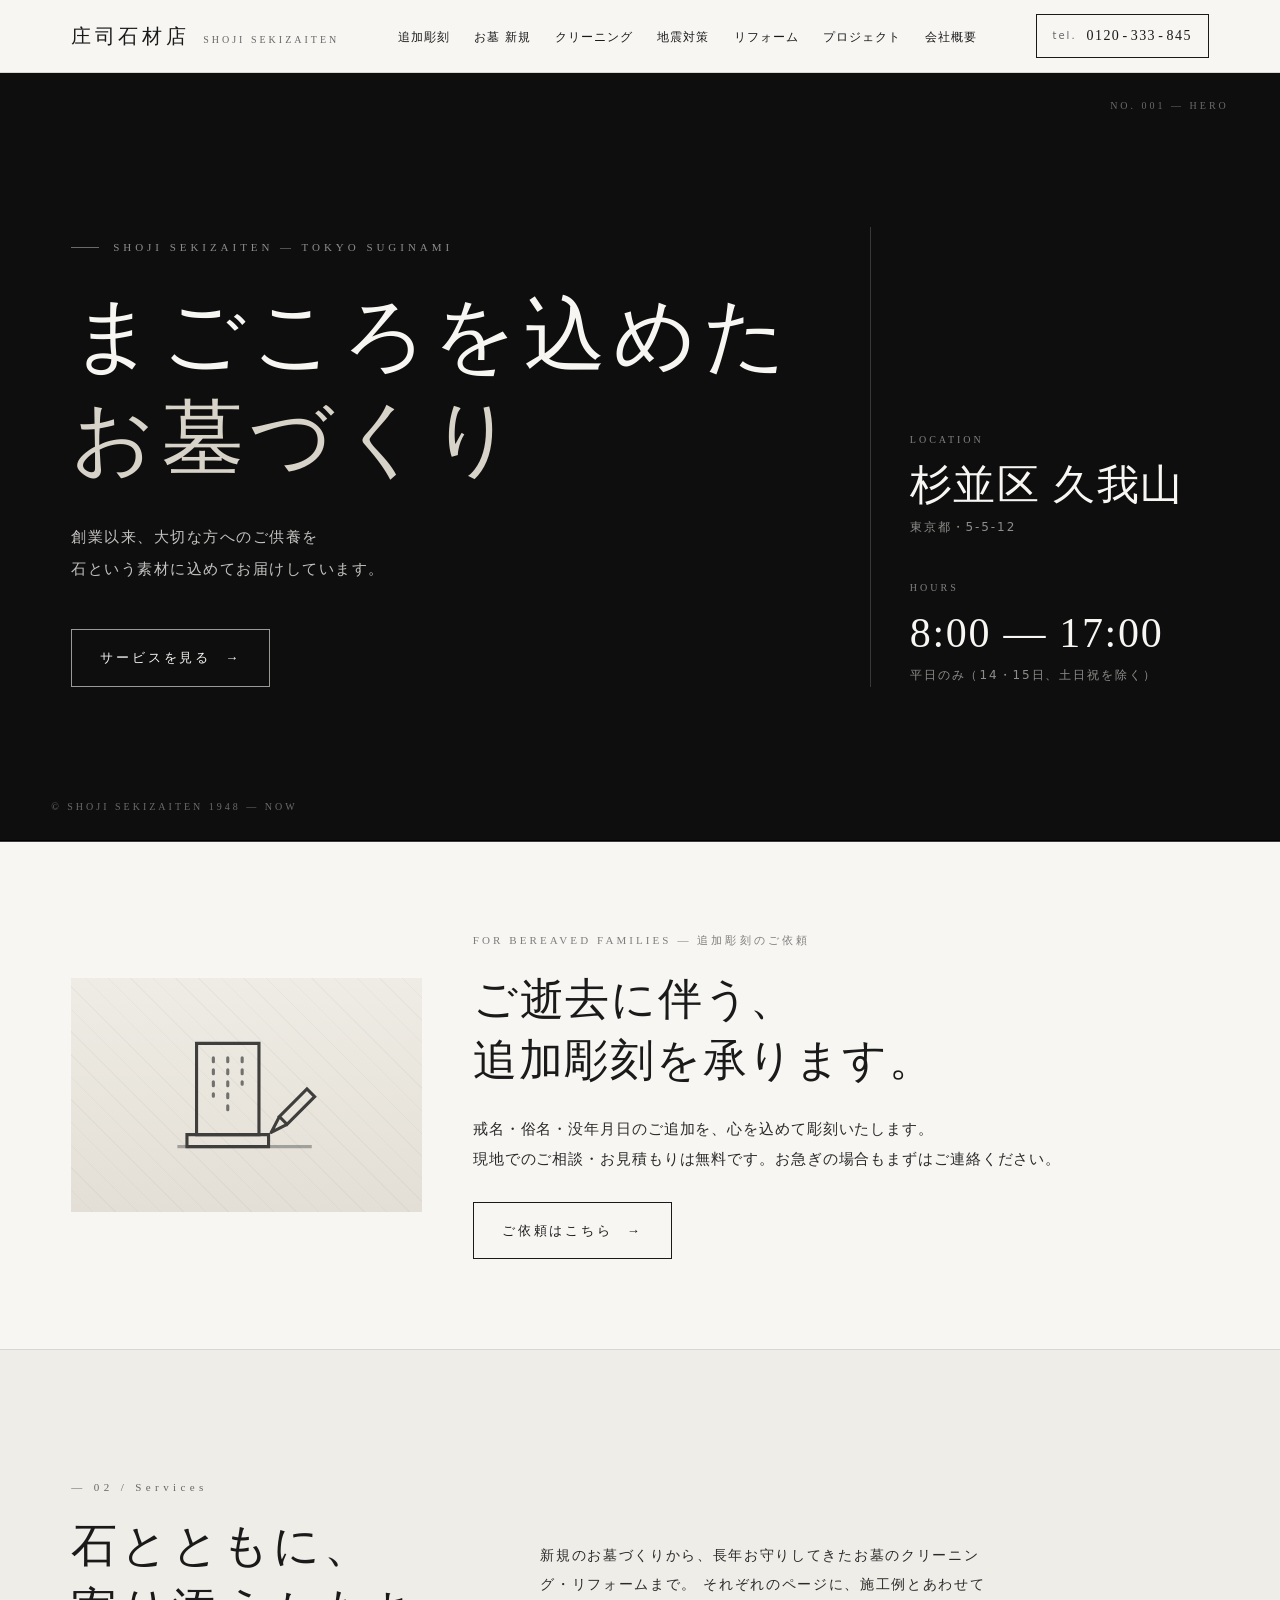
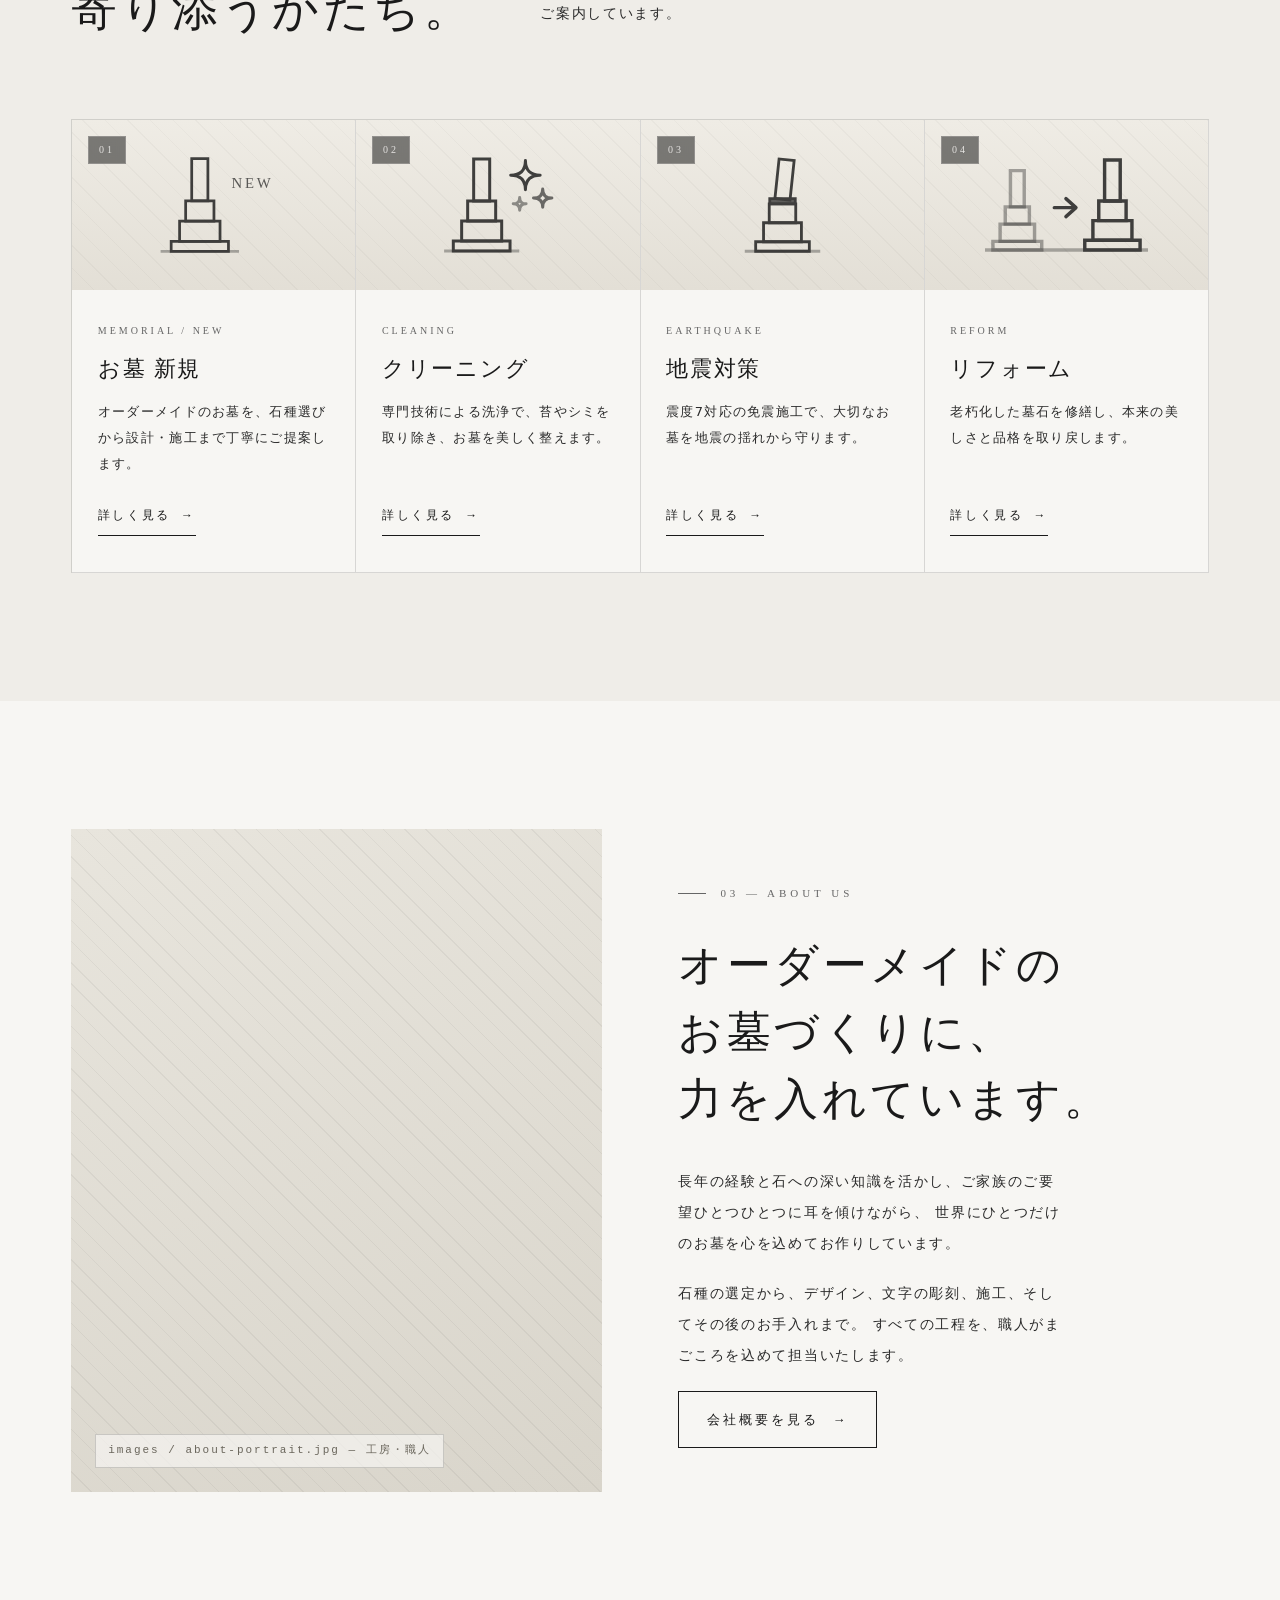
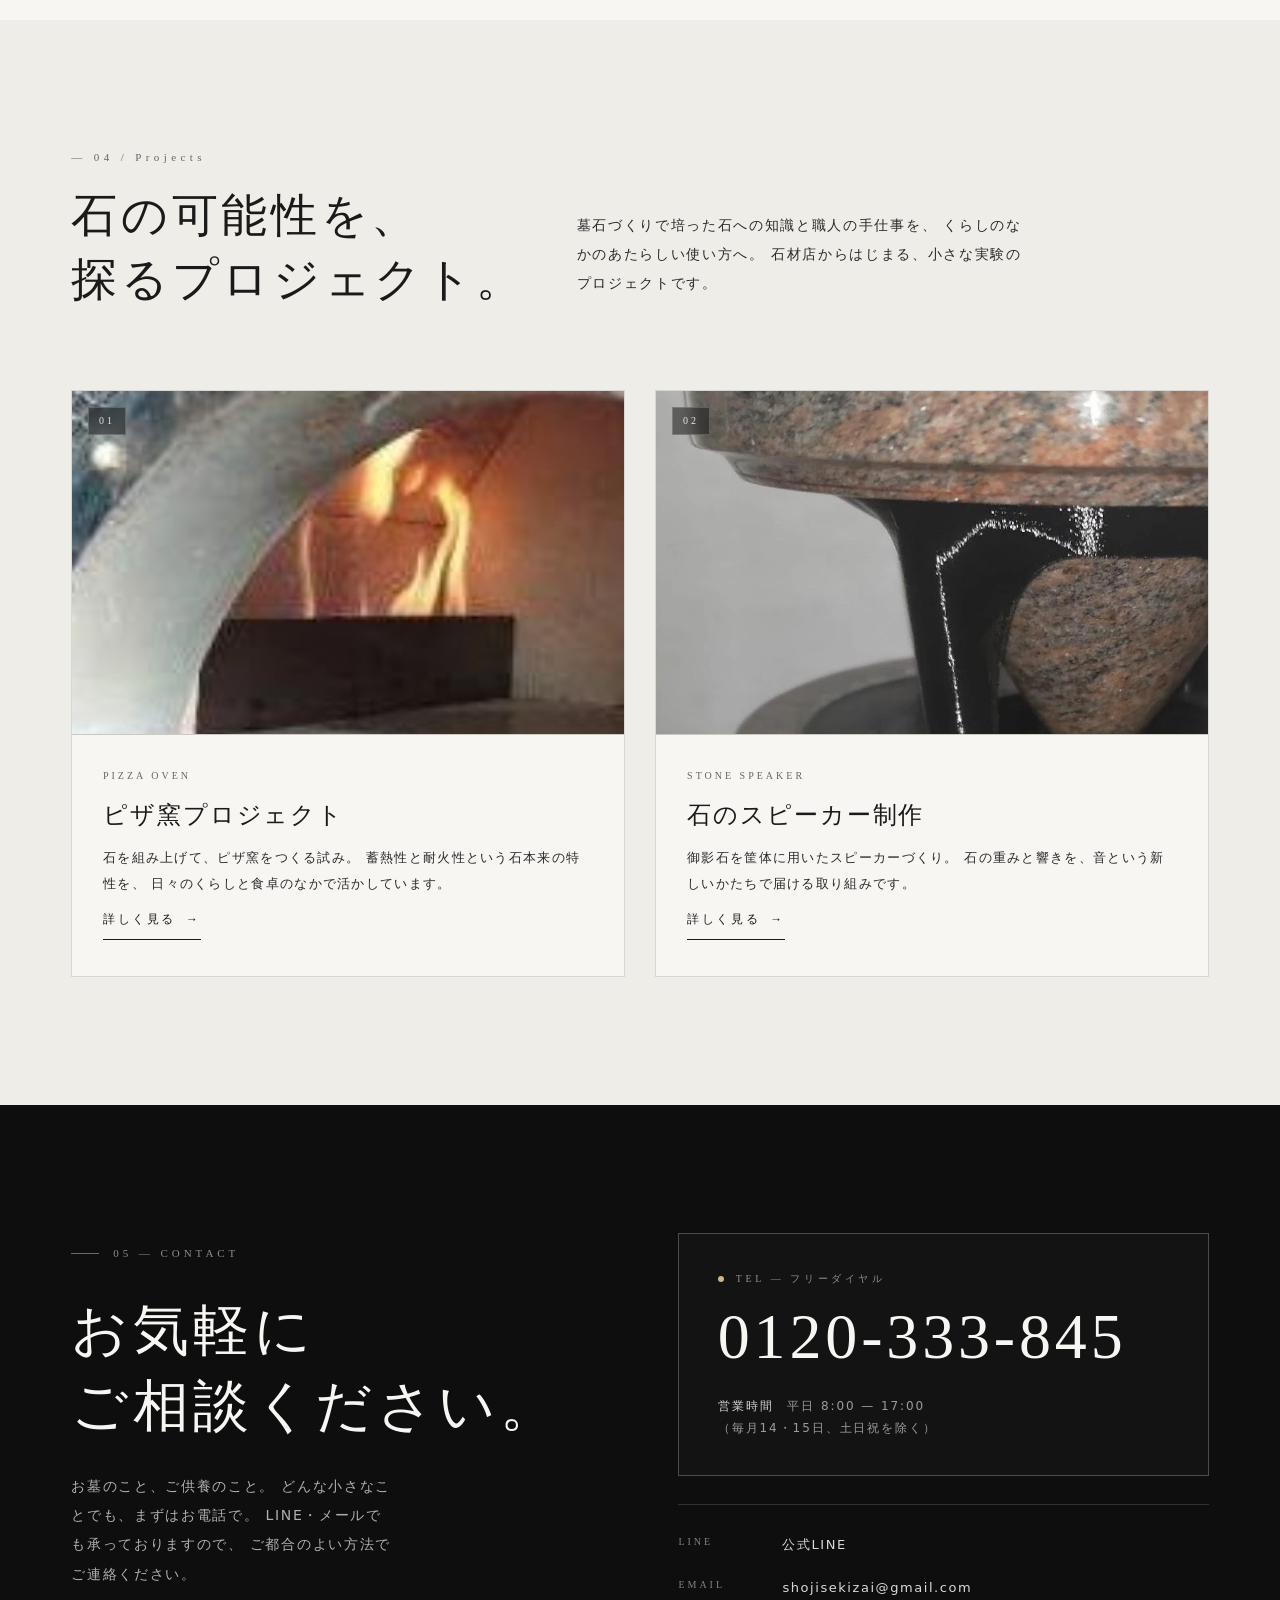
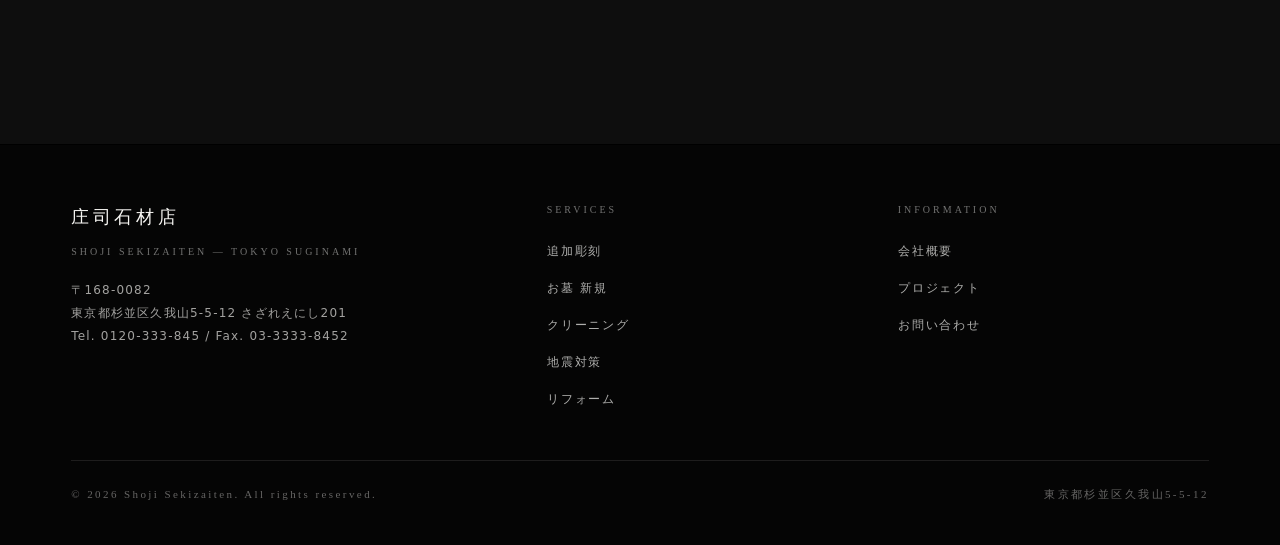
==== commit ae86661a: "サービスのカードは、図や見出しを押してもページへ移動できるように 「詳しく見る」のリンクをカード全体まで広げた。図・番号・見出し・ 説明文のどこを押しても、それぞれのページへ移動する。 リンク自体は1" ====
--- a/index.html
+++ b/index.html
@@ -403,6 +403,6 @@
   })();
 </script>
 
-<!-- v1.2.0 -->
+<!-- v1.3.0 -->
 </body>
 </html>
--- a/assets/styles.css
+++ b/assets/styles.css
@@ -324,11 +324,24 @@
     border-left: 1px solid var(--rule);
   }
   .service {
+    position: relative;                  /* 下の service__more::after の基準 */
     border-right: 1px solid var(--rule);
     border-bottom: 1px solid var(--rule);
     background: var(--bg);
     display: flex;
     flex-direction: column;
+  }
+  /* 図やタイトルなど、カードのどこを押してもページへ移動できるようにする。
+     リンク自体は「詳しく見る」1つのままなので、読み上げソフトにも優しい */
+  .service__more::after {
+    content: "";
+    position: absolute;
+    inset: 0;
+    z-index: 1;
+  }
+  .service:focus-within {
+    outline: 1px solid var(--ink);
+    outline-offset: -1px;
   }
   .service__media {
     position: relative;
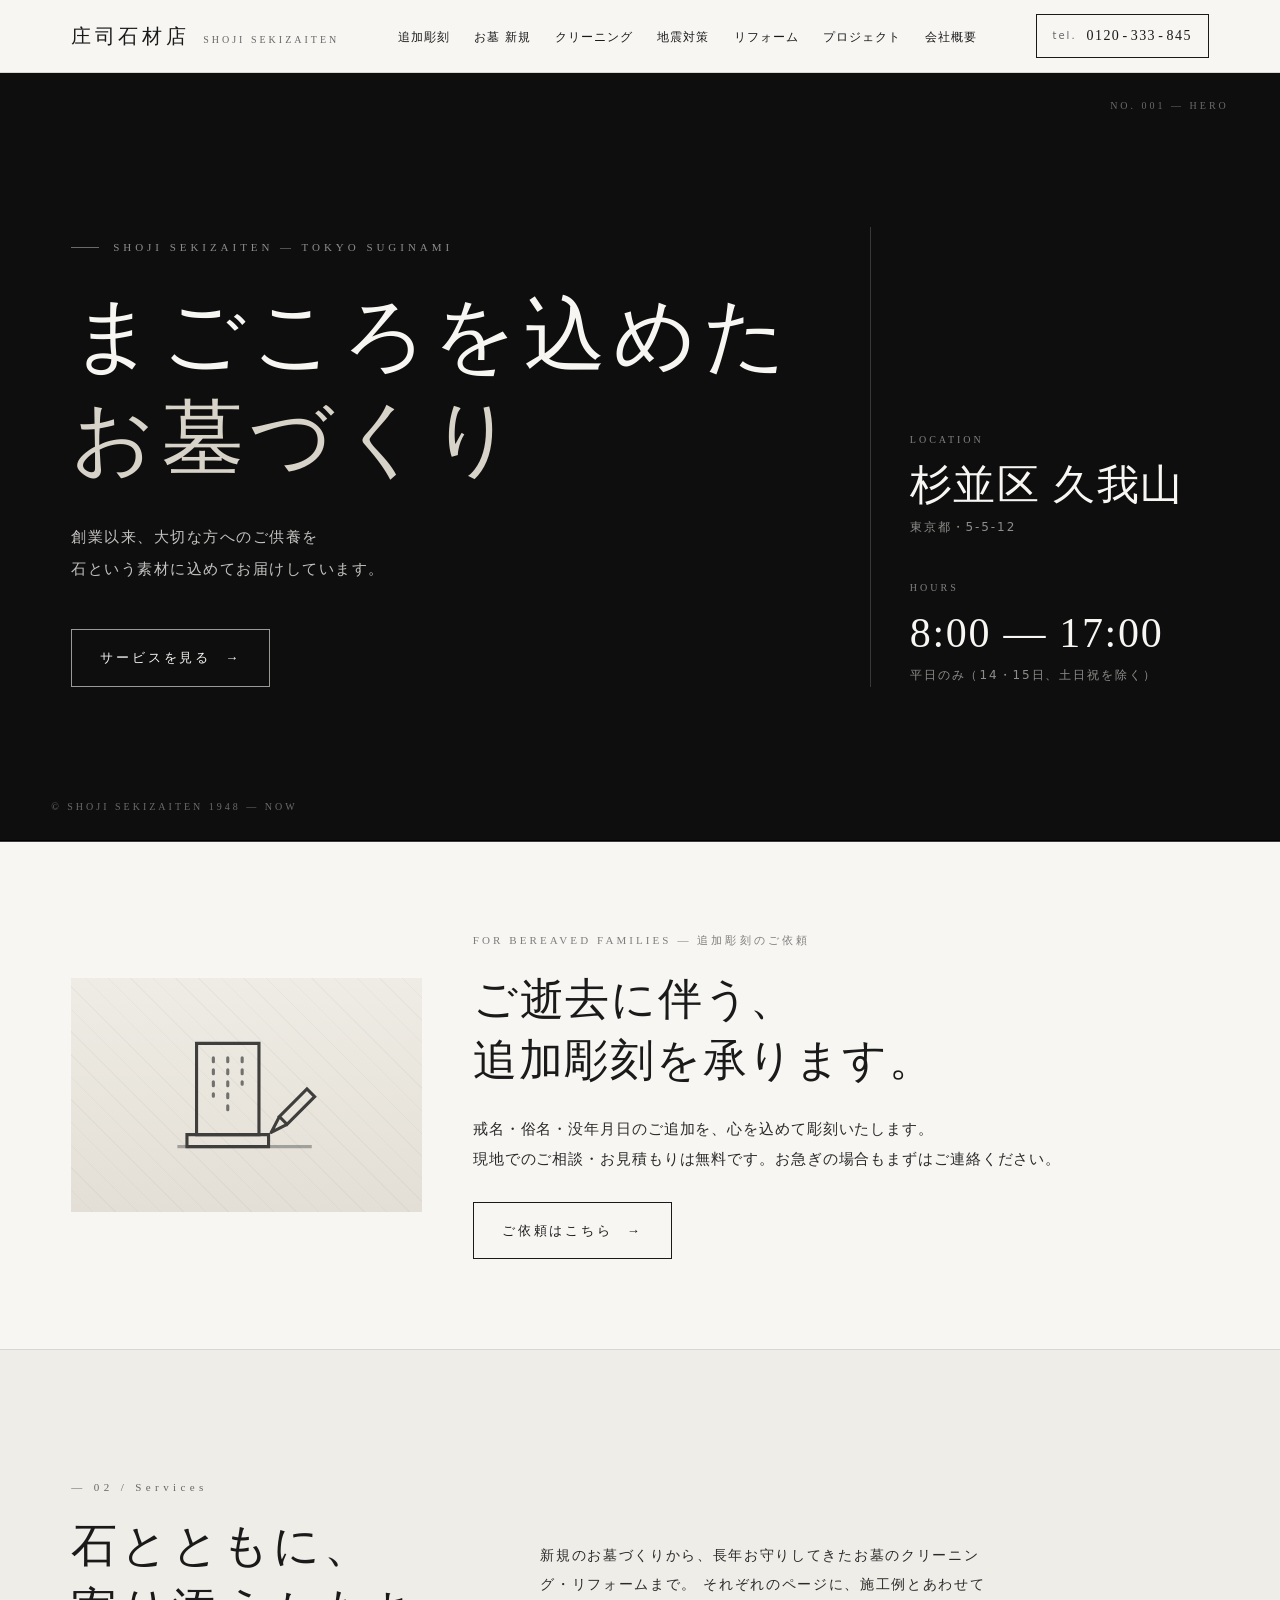
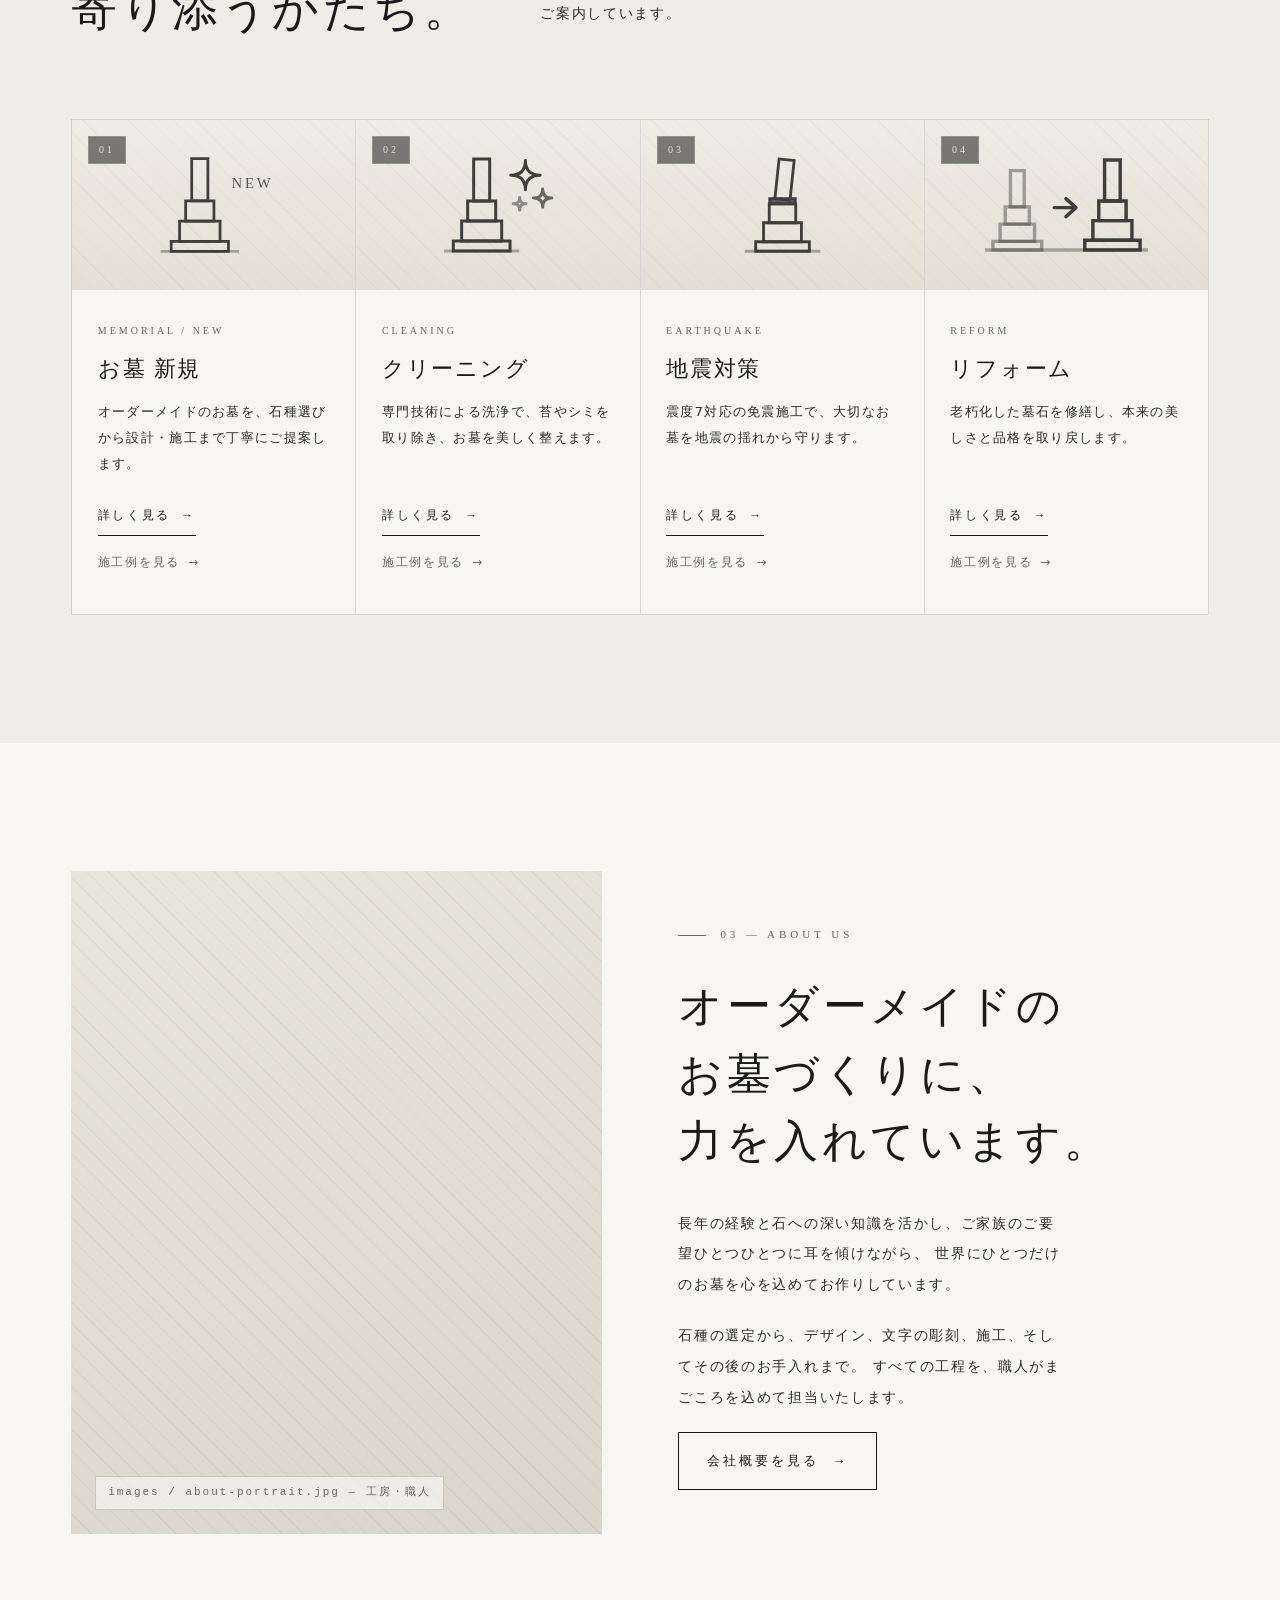
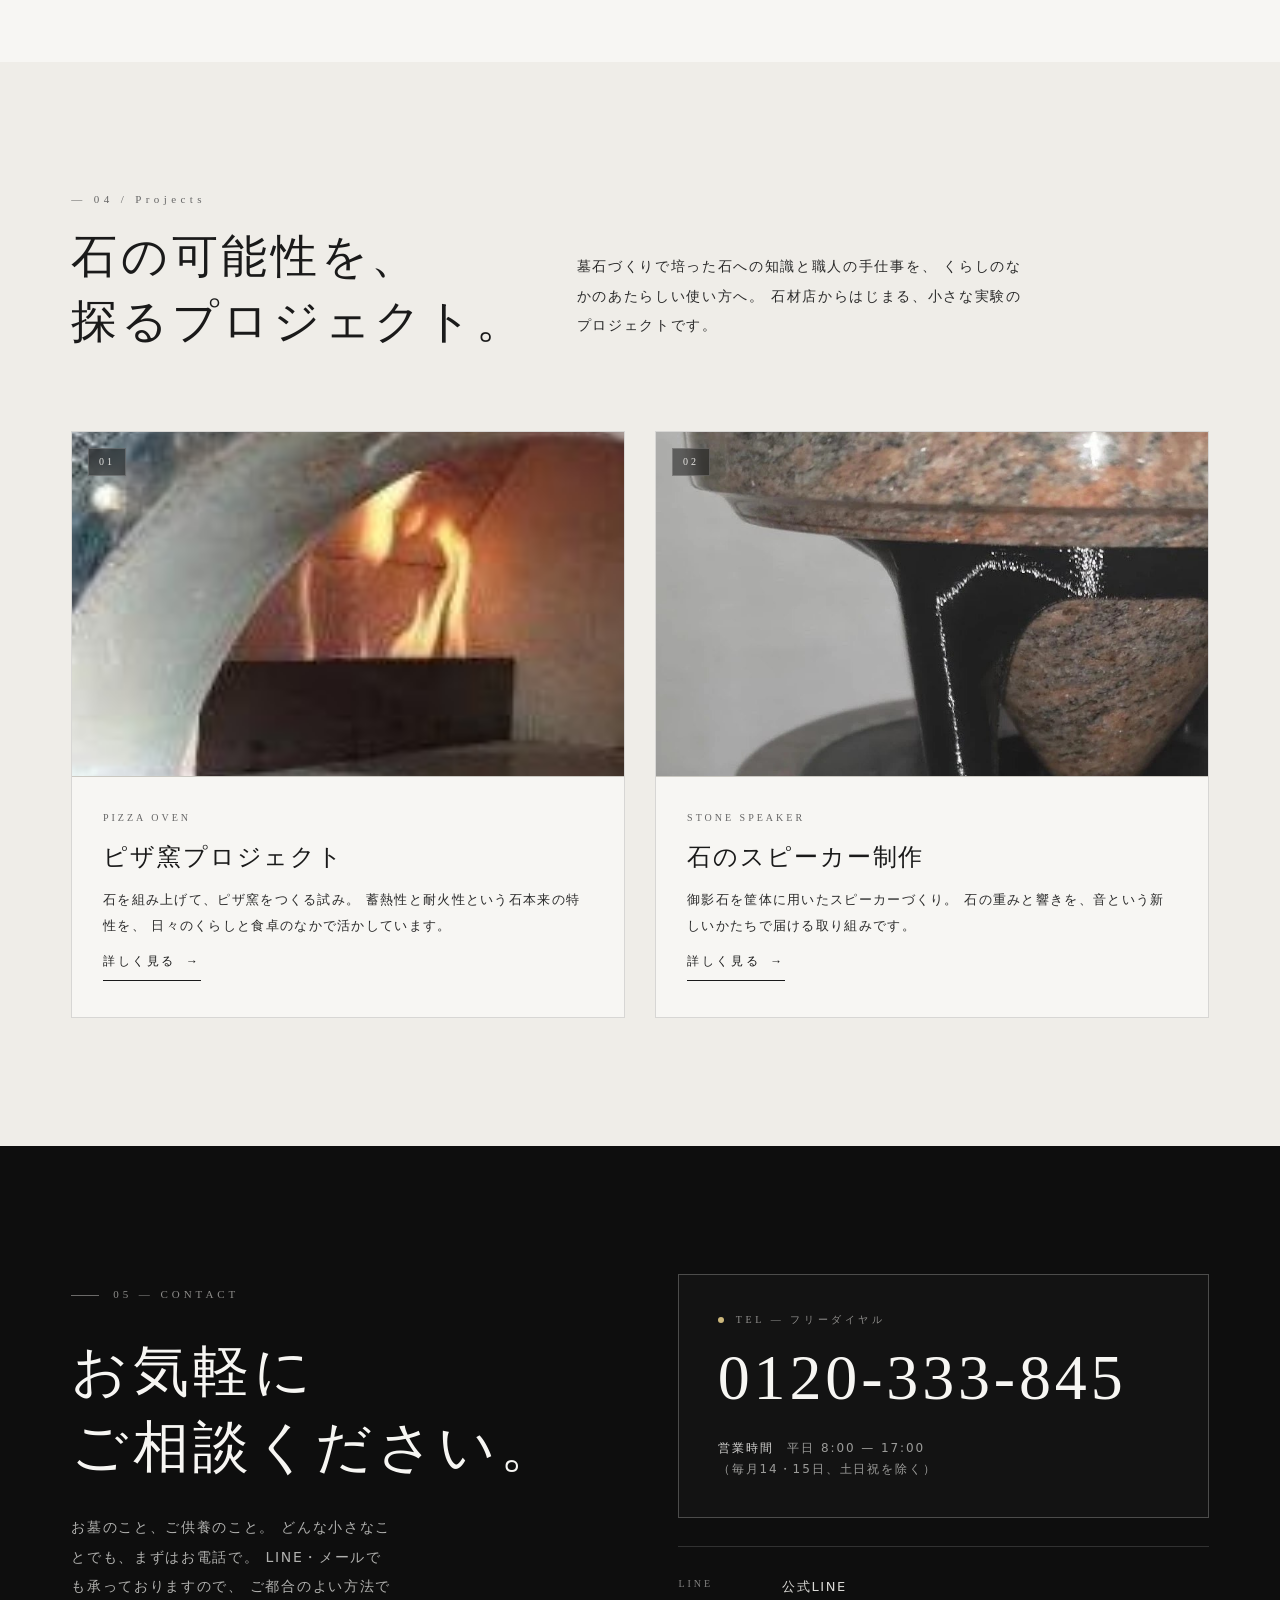
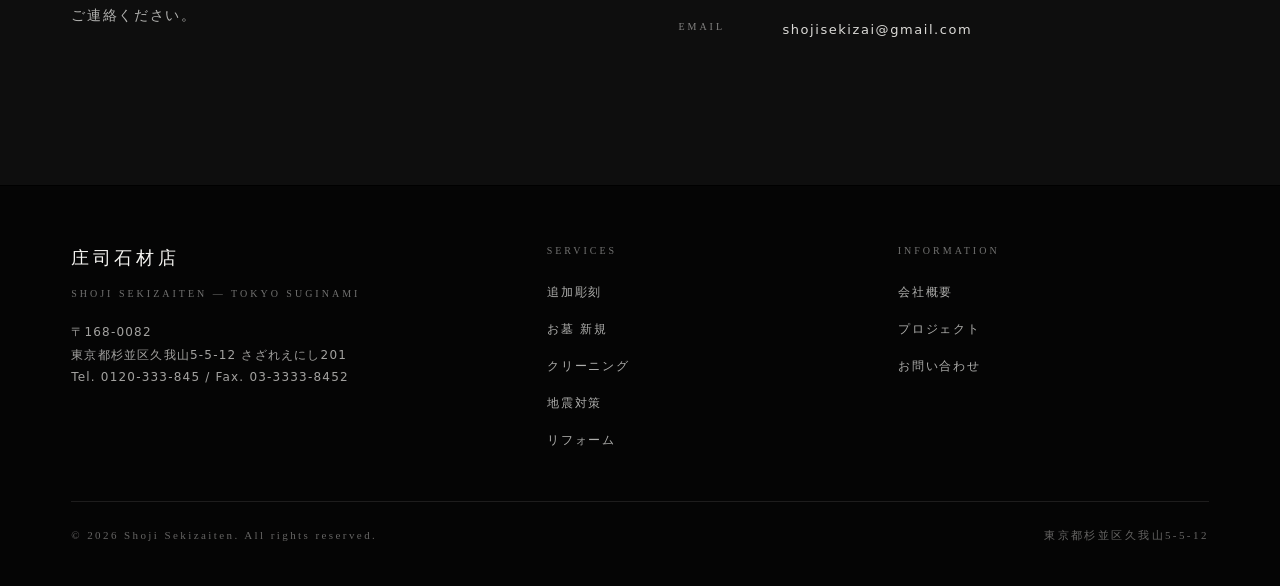
==== commit 9649b5f5: "サービスのカードに、施工例へのリンクを追加 「詳しく見る」の下に「施工例を見る」を置いた。行き先は各サービス ページの施工例の欄（例: boseki.html#works）で、ページは増やしていない。" ====
--- a/index.html
+++ b/index.html
@@ -139,6 +139,7 @@
             <h3 class="service__title mincho">お墓 新規</h3>
             <p class="service__desc">オーダーメイドのお墓を、石種選びから設計・施工まで丁寧にご提案します。</p>
             <a class="service__more" href="boseki.html">詳しく見る <span class="arrow">→</span></a>
+            <a class="service__works" href="boseki.html#works">施工例を見る <span class="arrow">→</span></a>
           </div>
         </article>
 
@@ -153,6 +154,7 @@
             <h3 class="service__title mincho">クリーニング</h3>
             <p class="service__desc">専門技術による洗浄で、苔やシミを取り除き、お墓を美しく整えます。</p>
             <a class="service__more" href="cleaning.html">詳しく見る <span class="arrow">→</span></a>
+            <a class="service__works" href="cleaning.html#works">施工例を見る <span class="arrow">→</span></a>
           </div>
         </article>
 
@@ -167,6 +169,7 @@
             <h3 class="service__title mincho">地震対策</h3>
             <p class="service__desc">震度7対応の免震施工で、大切なお墓を地震の揺れから守ります。</p>
             <a class="service__more" href="jishin.html">詳しく見る <span class="arrow">→</span></a>
+            <a class="service__works" href="jishin.html#works">施工例を見る <span class="arrow">→</span></a>
           </div>
         </article>
 
@@ -181,6 +184,7 @@
             <h3 class="service__title mincho">リフォーム</h3>
             <p class="service__desc">老朽化した墓石を修繕し、本来の美しさと品格を取り戻します。</p>
             <a class="service__more" href="reform.html">詳しく見る <span class="arrow">→</span></a>
+            <a class="service__works" href="reform.html#works">施工例を見る <span class="arrow">→</span></a>
           </div>
         </article>
       </div>
@@ -403,6 +407,6 @@
   })();
 </script>
 
-<!-- v1.3.0 -->
+<!-- v1.4.0 -->
 </body>
 </html>
--- a/assets/styles.css
+++ b/assets/styles.css
@@ -1,7 +1,12 @@
 /* ---------- Reset & base ---------- */
   *, *::before, *::after { box-sizing: border-box; }
   html, body { margin: 0; padding: 0; }
-  html { -webkit-text-size-adjust: 100%; scroll-behavior: smooth; }
+  html {
+    -webkit-text-size-adjust: 100%;
+    scroll-behavior: smooth;
+    /* 上に貼りつくナビ（高さ72px）の下に見出しが隠れないように */
+    scroll-padding-top: 88px;
+  }
   body {
     font-family: system-ui, -apple-system, "Hiragino Sans", "Yu Gothic", "Meiryo", sans-serif;
     color: #1a1a1a;
@@ -429,6 +434,30 @@
   .service__more:hover { gap: 16px; }
   .service__more .arrow { transition: transform .3s ease; }
   .service:hover .service__more .arrow { transform: translateX(4px); }
+
+  /* 施工例へのリンク（「詳しく見る」の下に置く控えめなリンク）
+     カード全体のリンク面（service__more::after）より前に出しておかないと
+     押せなくなるので、z-index を 2 にしてある */
+  .service__works {
+    position: relative;
+    z-index: 2;
+    align-self: flex-start;
+    margin-top: 16px;
+    display: inline-flex; align-items: center; gap: 8px;
+    font-size: 12px;
+    letter-spacing: 0.14em;
+    color: var(--stone);
+    border-bottom: 1px solid transparent;
+    padding-bottom: 3px;
+    transition: color .25s ease, border-color .25s ease, gap .3s ease;
+  }
+  .service__works:hover { color: var(--ink); border-bottom-color: var(--rule-strong); gap: 12px; }
+  .service__works .arrow { transition: transform .3s ease; }
+  .service__works:hover .arrow { transform: translateX(3px); }
+  /* 指で押しやすいように、スマホでは上下を少し広げる */
+  @media (max-width: 820px) {
+    .service__works { margin-top: 10px; padding-top: 8px; padding-bottom: 8px; }
+  }
 
   /* ---------- About ---------- */
   .about {
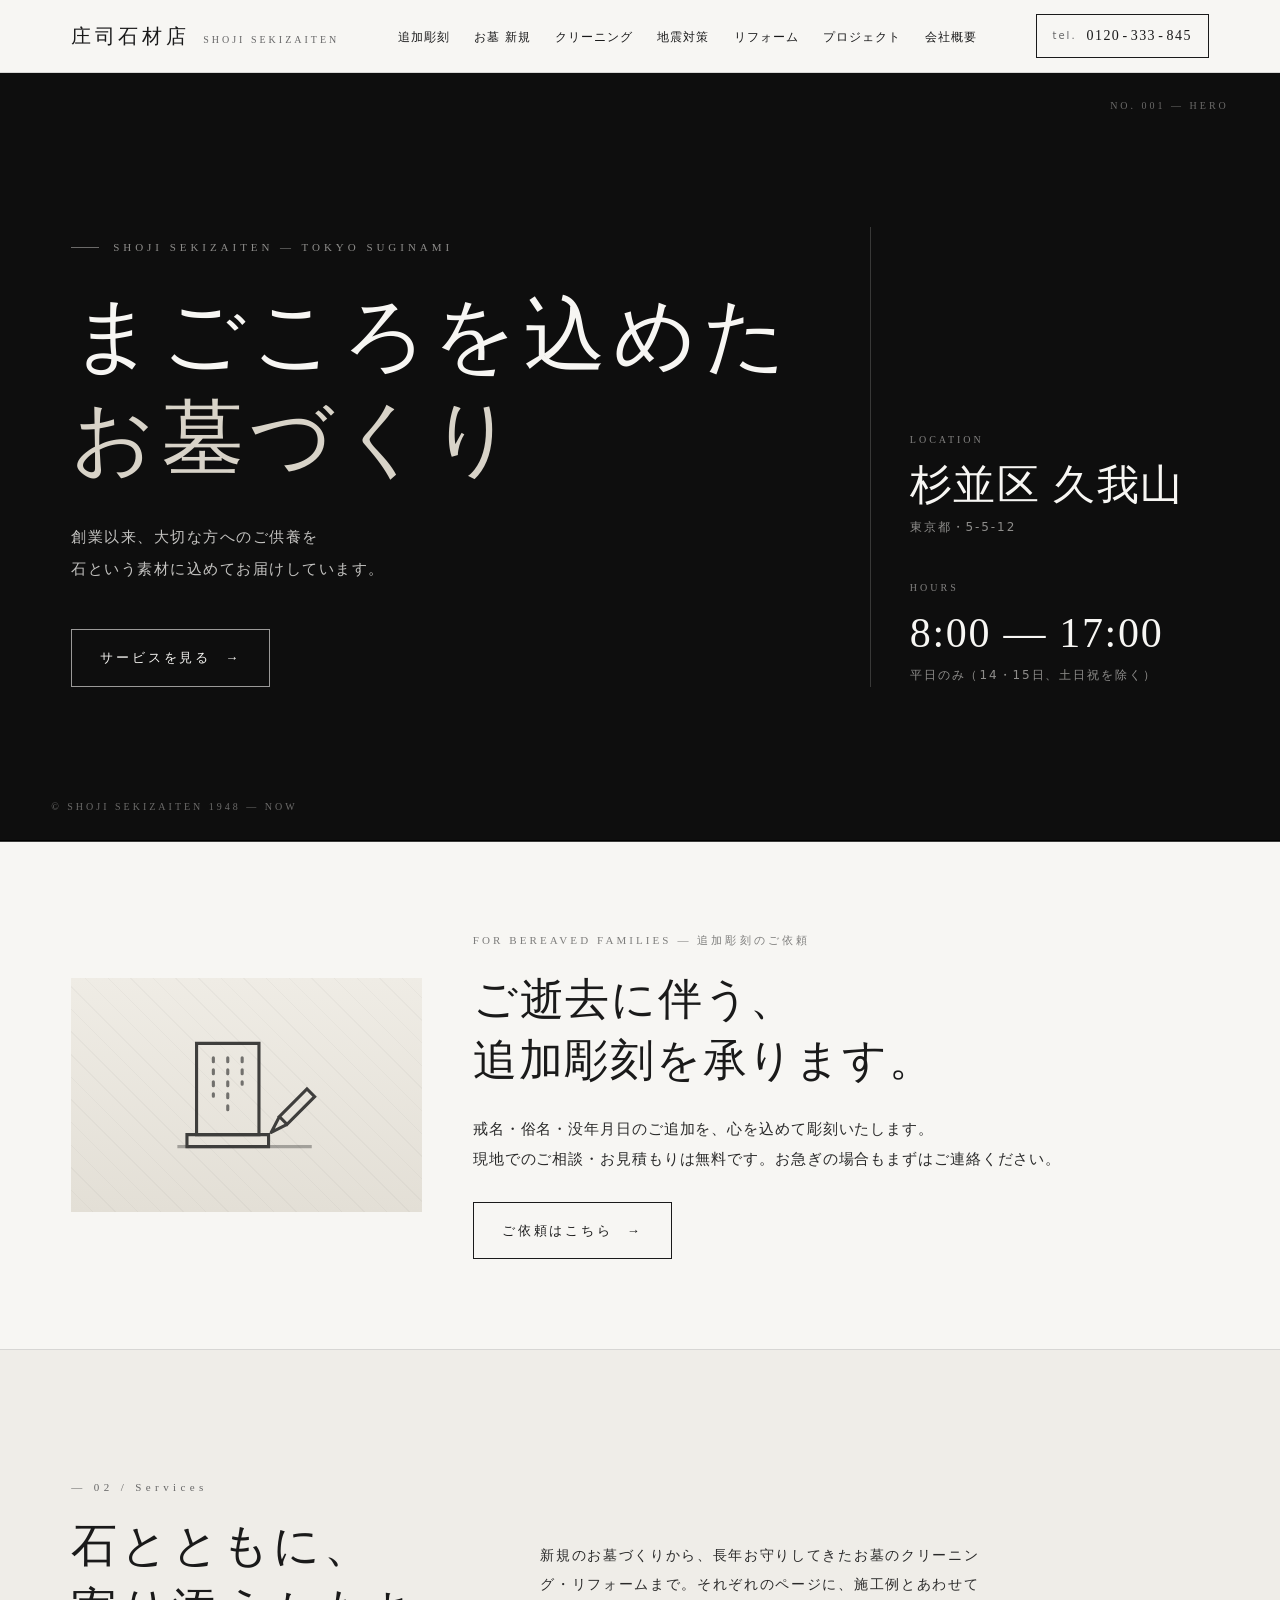
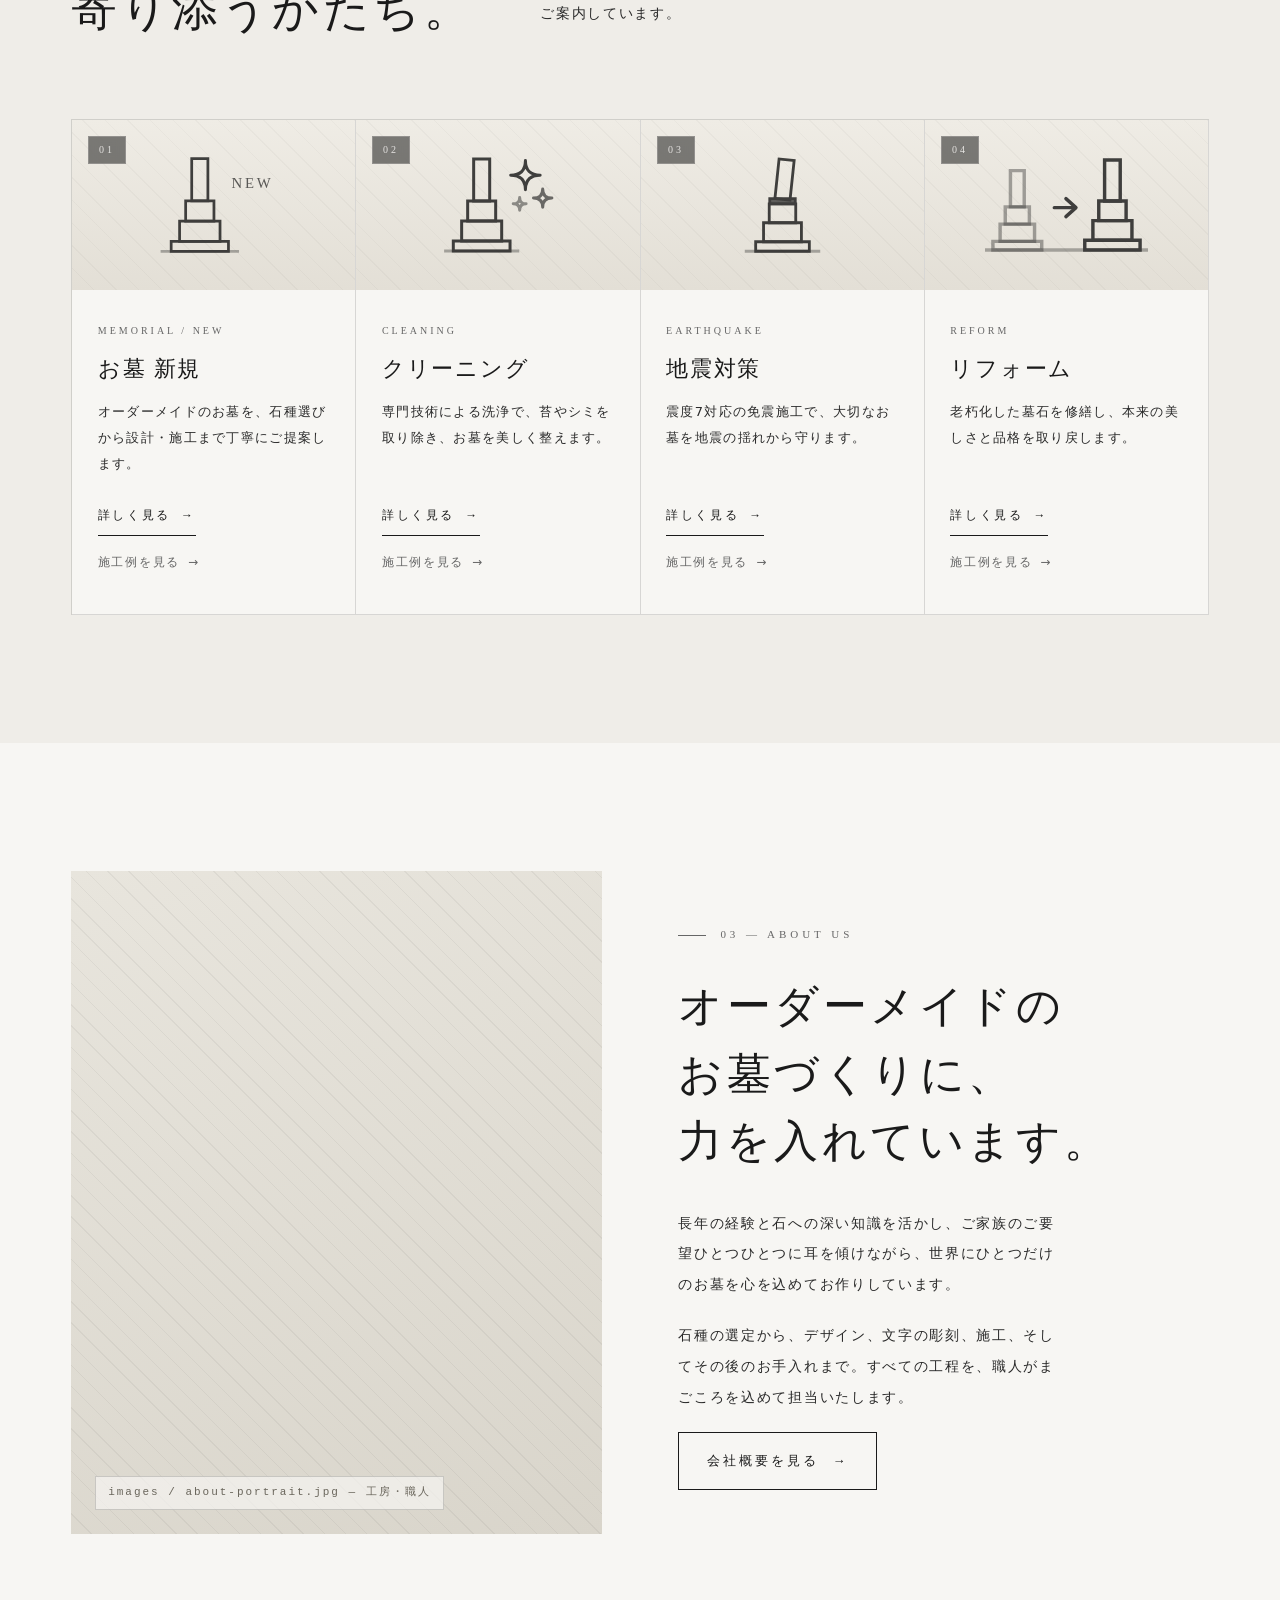
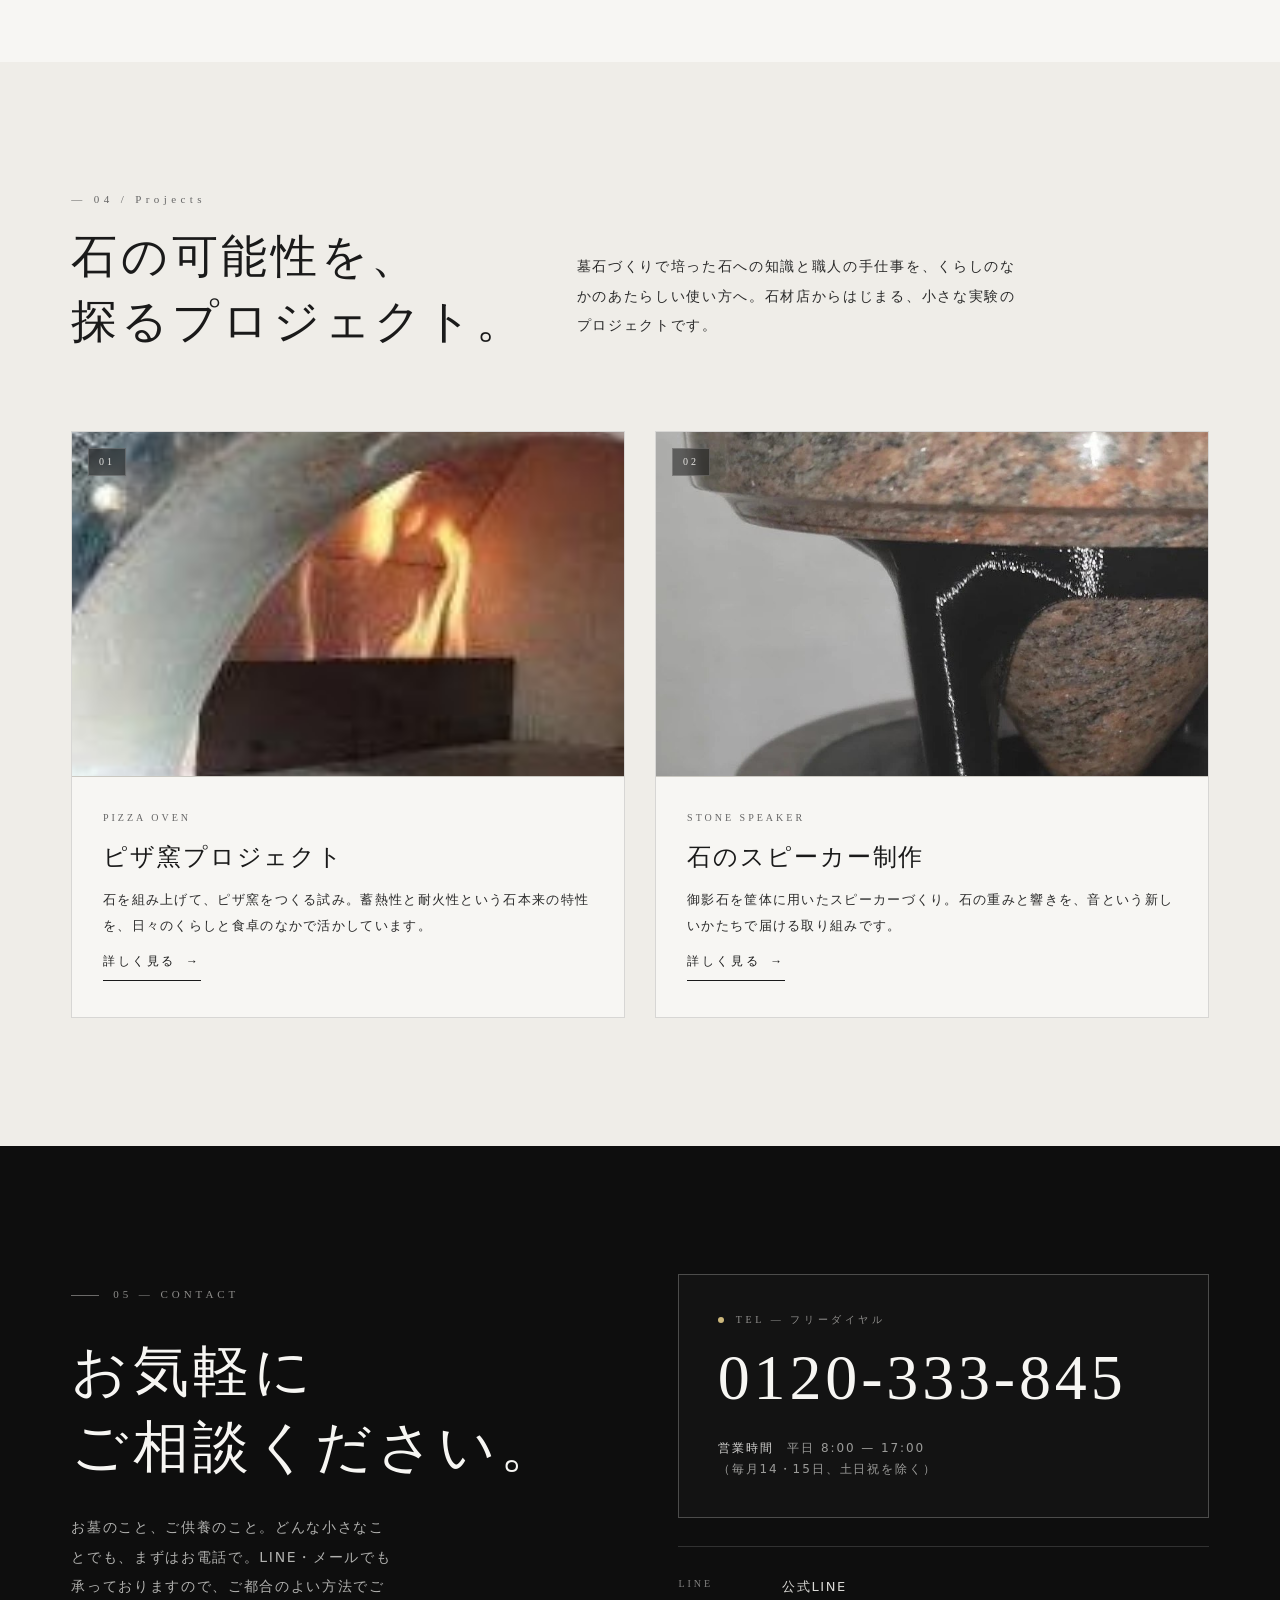
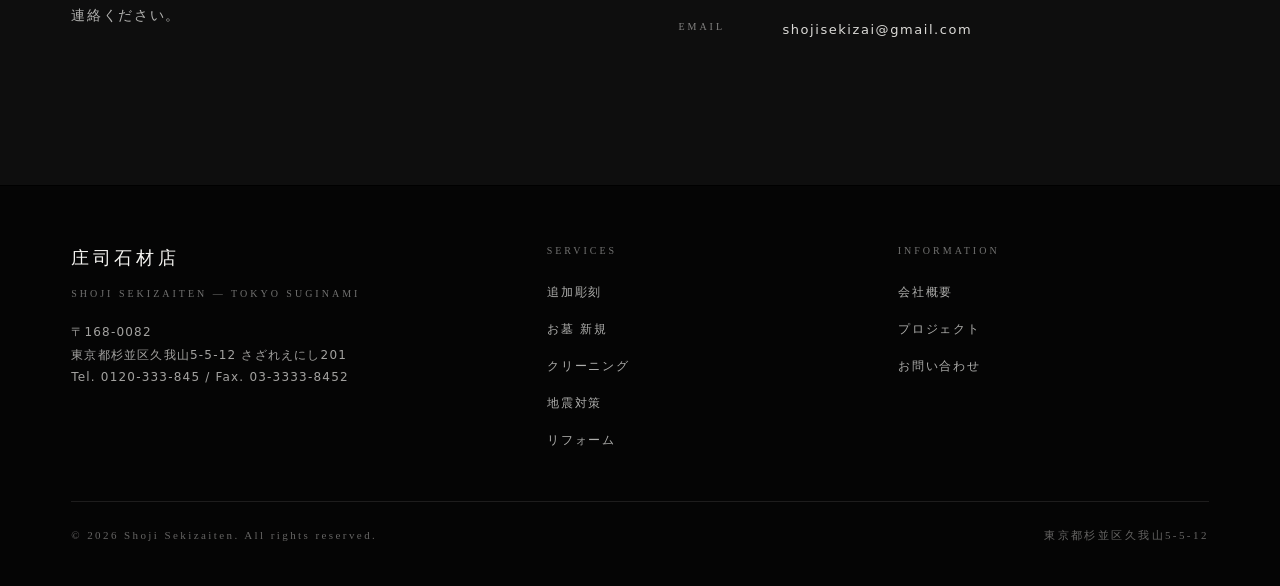
==== commit 092b6e6b: "文章の中の余分な空きと、行あたまの長音符を直した ・文章の途中でHTMLのソースを改行していた25か所を1行につなげた。   そのままだと「ご供養のこと。␣どんな小さな…」のように、   画面上で半角" ====
--- a/index.html
+++ b/index.html
@@ -121,8 +121,7 @@
           <span class="nb">寄り添うかたち。</span></h2>
         </div>
         <p class="section__desc">
-          新規のお墓づくりから、長年お守りしてきたお墓のクリーニング・リフォームまで。
-          それぞれのページに、施工例とあわせてご案内しています。
+          新規のお墓づくりから、長年お守りしてきたお墓のクリーニング・リフォームまで。それぞれのページに、施工例とあわせてご案内しています。
         </p>
       </header>
 
@@ -213,12 +212,10 @@
 
           <div class="about__body reveal">
             <p>
-              長年の経験と石への深い知識を活かし、ご家族のご要望ひとつひとつに耳を傾けながら、
-              世界にひとつだけのお墓を心を込めてお作りしています。
+              長年の経験と石への深い知識を活かし、ご家族のご要望ひとつひとつに耳を傾けながら、世界にひとつだけのお墓を心を込めてお作りしています。
             </p>
             <p>
-              石種の選定から、デザイン、文字の彫刻、施工、そしてその後のお手入れまで。
-              すべての工程を、職人がまごころを込めて担当いたします。
+              石種の選定から、デザイン、文字の彫刻、施工、そしてその後のお手入れまで。すべての工程を、職人がまごころを込めて担当いたします。
             </p>
           </div>
 
@@ -241,9 +238,7 @@
           <span class="nb">探るプロジェクト。</span></h2>
         </div>
         <p class="section__desc">
-          墓石づくりで培った石への知識と職人の手仕事を、
-          くらしのなかのあたらしい使い方へ。
-          石材店からはじまる、小さな実験のプロジェクトです。
+          墓石づくりで培った石への知識と職人の手仕事を、くらしのなかのあたらしい使い方へ。石材店からはじまる、小さな実験のプロジェクトです。
         </p>
       </header>
 
@@ -258,9 +253,7 @@
             <div class="project__cat">Pizza Oven</div>
             <h3 class="project__title mincho">ピザ窯プロジェクト</h3>
             <p class="project__desc">
-              石を組み上げて、ピザ窯をつくる試み。
-              蓄熱性と耐火性という石本来の特性を、
-              日々のくらしと食卓のなかで活かしています。
+              石を組み上げて、ピザ窯をつくる試み。蓄熱性と耐火性という石本来の特性を、日々のくらしと食卓のなかで活かしています。
             </p>
             <a class="project__more" href="pizza.html">詳しく見る <span class="arrow">→</span></a>
           </div>
@@ -276,8 +269,7 @@
             <div class="project__cat">Stone Speaker</div>
             <h3 class="project__title mincho">石のスピーカー制作</h3>
             <p class="project__desc">
-              御影石を筐体に用いたスピーカーづくり。
-              石の重みと響きを、音という新しいかたちで届ける取り組みです。
+              御影石を筐体に用いたスピーカーづくり。石の重みと響きを、音という新しいかたちで届ける取り組みです。
             </p>
             <a class="project__more" href="speaker.html">詳しく見る <span class="arrow">→</span></a>
           </div>
@@ -296,10 +288,7 @@
           <br />
           <span class="nb">ご相談ください。</span></h2>
           <p class="contact__lead reveal">
-            お墓のこと、ご供養のこと。
-            どんな小さなことでも、まずはお電話で。
-            LINE・メールでも承っておりますので、
-            ご都合のよい方法でご連絡ください。
+            お墓のこと、ご供養のこと。どんな小さなことでも、まずはお電話で。LINE・メールでも承っておりますので、ご都合のよい方法でご連絡ください。
           </p>
         </div>
 
@@ -407,6 +396,6 @@
   })();
 </script>
 
-<!-- v1.4.0 -->
+<!-- v1.5.0 -->
 </body>
 </html>
--- a/assets/styles.css
+++ b/assets/styles.css
@@ -16,6 +16,14 @@
     font-size: 15px;
     -webkit-font-smoothing: antialiased;
     -moz-osx-font-smoothing: grayscale;
+    /* 「リフォ／ーム」「スピーカ／ー」のように、長音符や小さい仮名が
+       行のあたまに来ないようにする（日本語の禁則処理） */
+    line-break: strict;
+  }
+  /* 文章の最後の行に1文字だけ残る、いわゆる泣き別れを減らす。
+     対応していないブラウザーでは、これまでどおりの折り返しになる */
+  p, li, dd, dt, figcaption, .callout, blockquote {
+    text-wrap: pretty;
   }
   img { max-width: 100%; display: block; }
   a { color: inherit; text-decoration: none; }
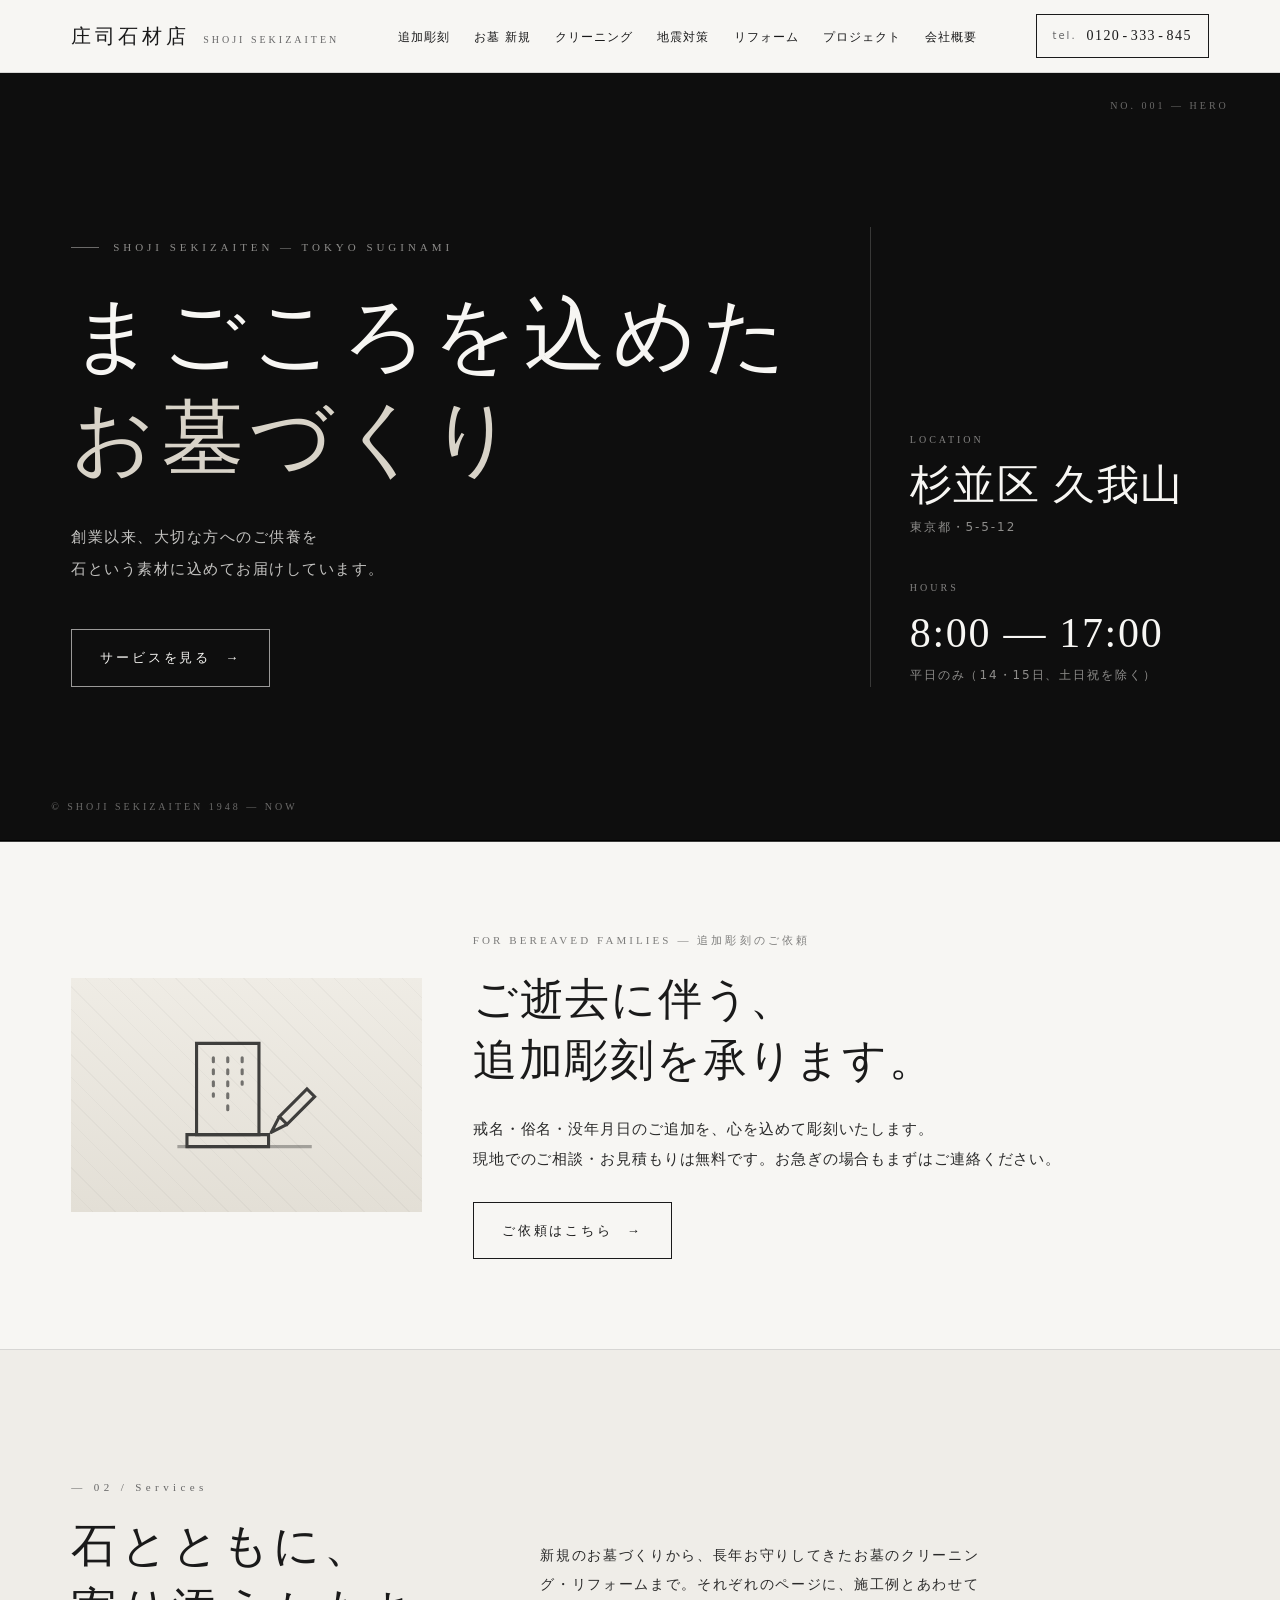
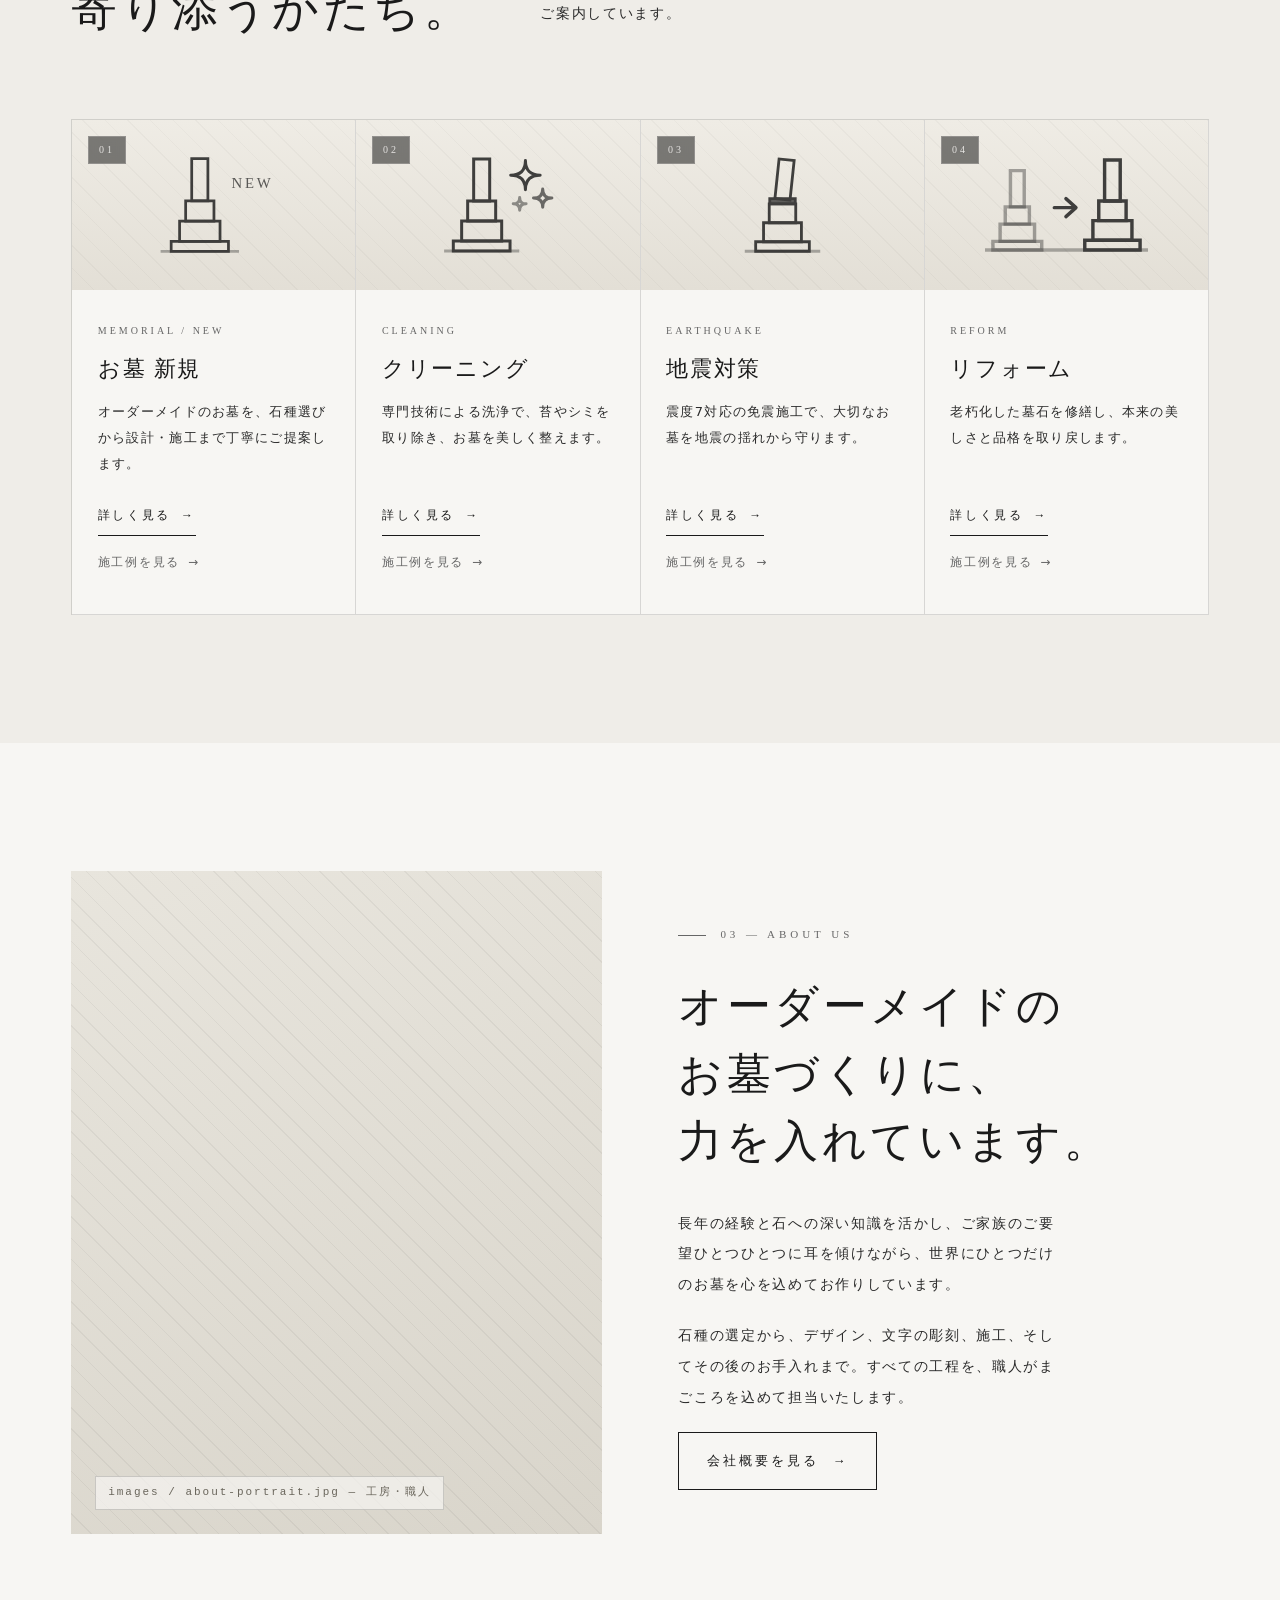
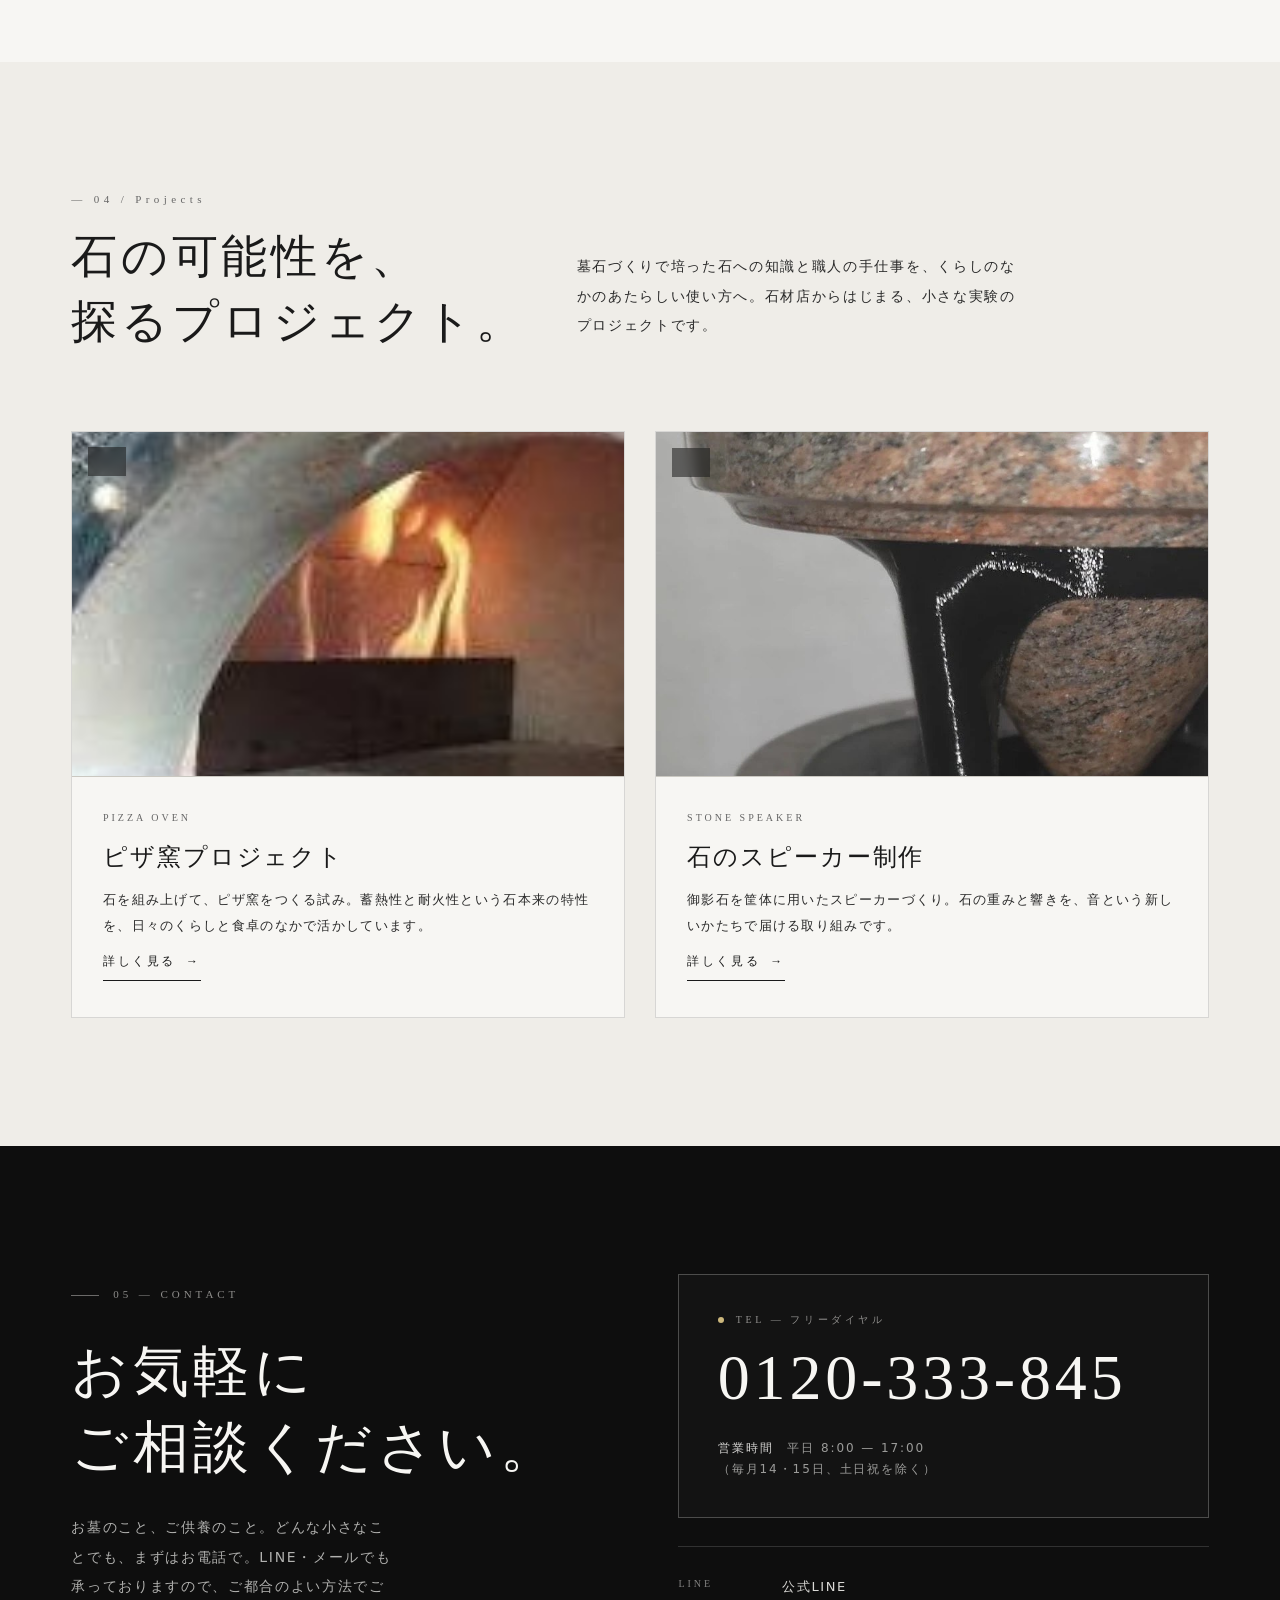
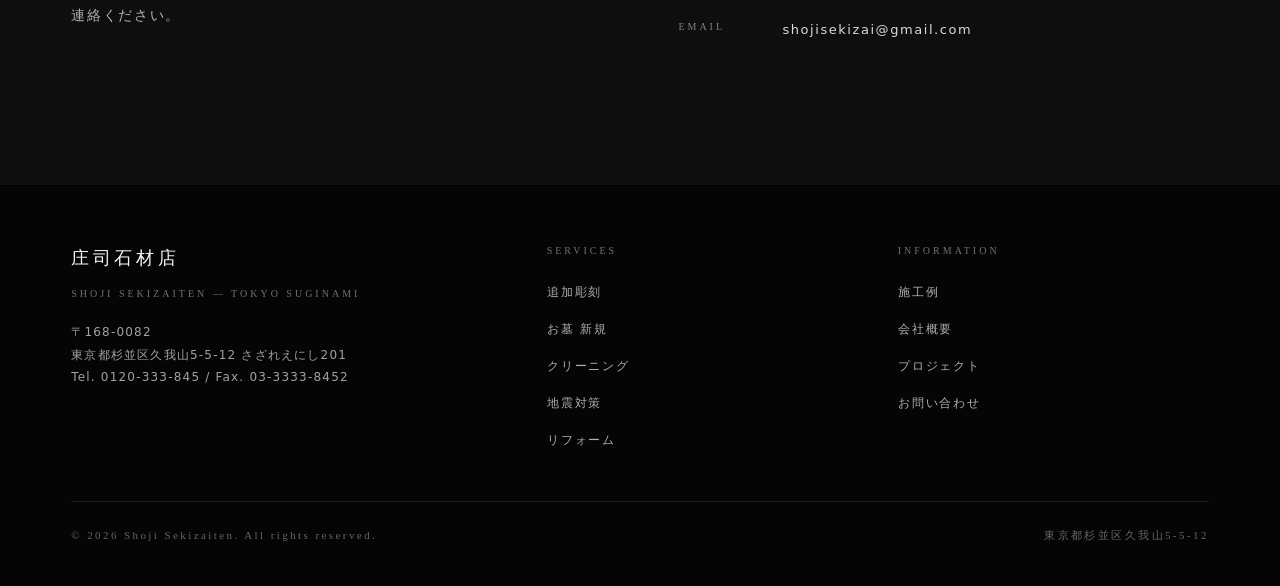
==== commit fdc81679: "施工例の一覧ページ（works.html）を追加。ア案 件数が増えても表示が破綻しないよう、一覧を1枚にまとめた。  works.html ・上のボタンで分類を絞り込み（すべて／お墓 新規／クリーニン" ====
--- a/index.html
+++ b/index.html
@@ -346,6 +346,7 @@
       <div>
         <p class="footer__heading">Information</p>
         <ul class="footer__list">
+          <li><a href="works.html">施工例</a></li>
           <li><a href="company.html">会社概要</a></li>
           <li><a href="#projects">プロジェクト</a></li>
           <li><a href="#contact">お問い合わせ</a></li>
@@ -396,6 +397,6 @@
   })();
 </script>
 
-<!-- v1.5.0 -->
+<!-- v1.7.0 -->
 </body>
 </html>
--- a/assets/styles.css
+++ b/assets/styles.css
@@ -864,6 +864,103 @@
     text-transform: uppercase;
     color: var(--stone);
   }
+
+  /* ------------------------------------------------------------------
+   施工例の一覧（works.html）
+   絞り込み・並び・ページ送り
+   ------------------------------------------------------------------ */
+.wfilter {
+  display: flex; flex-wrap: wrap; gap: 0;
+  margin: clamp(28px, 3.5vw, 44px) 0 0;
+  border-top: 1px solid var(--rule);
+  border-bottom: 1px solid var(--rule);
+}
+.wfilter__btn {
+  padding: 16px clamp(14px, 1.8vw, 26px);
+  font-size: 13px; letter-spacing: 0.1em;
+  color: var(--stone);
+  background: transparent;
+  border: 0; border-right: 1px solid var(--rule);
+  transition: color .25s ease, background .25s ease;
+}
+.wfilter__btn:first-child { border-left: 1px solid var(--rule); }
+.wfilter__btn:hover { color: var(--ink); }
+.wfilter__btn.is-on { color: var(--ink); background: var(--bg-soft); }
+
+.wcount {
+  font-family: Georgia, serif;
+  font-size: 12px; letter-spacing: 0.14em; color: var(--stone);
+  margin: 20px 0 clamp(20px, 2.4vw, 32px);
+}
+
+.wgrid {
+  display: grid;
+  grid-template-columns: repeat(4, 1fr);
+  gap: clamp(14px, 1.6vw, 24px);
+}
+.wcard { margin: 0; }
+.wcard[hidden] { display: none; }
+.wcard__media {
+  position: relative;
+  aspect-ratio: 3 / 4;
+  overflow: hidden;
+  background: #e8e5dd;
+  border: 1px solid var(--rule);
+}
+.wcard__img {
+  position: relative;
+  width: 100%; height: 100%; object-fit: cover;
+  transition: transform .8s cubic-bezier(.2,.7,.2,1);
+}
+.wcard:hover .wcard__img { transform: scale(1.05); }
+.wcard figcaption {
+  display: flex; justify-content: space-between; gap: 10px;
+  margin-top: 10px;
+  font-size: 12px; letter-spacing: 0.1em; line-height: 1.7;
+  color: var(--ink-soft);
+}
+.wcard figcaption .c { color: var(--stone); white-space: nowrap; }
+
+.wpager {
+  display: flex; justify-content: center; align-items: center;
+  flex-wrap: wrap; gap: 6px;
+  margin-top: clamp(36px, 4.5vw, 60px);
+}
+.wpager button, .wpager span {
+  min-width: 38px; height: 38px; padding: 0 8px;
+  display: flex; align-items: center; justify-content: center;
+  font-family: Georgia, serif; font-size: 13px; letter-spacing: 0.06em;
+  border: 1px solid var(--rule); background: transparent; color: var(--ink);
+  transition: background .25s ease, color .25s ease, border-color .25s ease;
+}
+.wpager button:hover { border-color: var(--rule-strong); }
+.wpager button.is-on { background: var(--ink); color: var(--bg); border-color: var(--ink); }
+.wpager button[disabled] { opacity: .3; pointer-events: none; }
+.wpager .gap { border: 0; min-width: 20px; color: var(--stone); }
+
+/* サービスページの施工例の右上に置く「すべて見る」 */
+.works__all {
+  position: relative; z-index: 1;
+  align-self: end;
+  display: inline-flex; align-items: center; gap: 8px;
+  font-size: 13px; letter-spacing: 0.1em; color: var(--stone);
+  padding-bottom: 3px;
+  border-bottom: 1px solid transparent;
+  white-space: nowrap;
+  transition: color .25s ease, border-color .25s ease, gap .3s ease;
+}
+.works__all:hover { color: var(--ink); border-bottom-color: var(--rule-strong); gap: 12px; }
+.works__all .arrow { transition: transform .3s ease; }
+.works__all:hover .arrow { transform: translateX(3px); }
+
+@media (max-width: 1024px) { .wgrid { grid-template-columns: repeat(3, 1fr); } }
+@media (max-width: 620px) {
+  .wgrid { grid-template-columns: repeat(2, 1fr); }
+  .wfilter__btn { padding: 13px 14px; font-size: 12px; }
+  /* 見出しの横に置くと入りきらないので、下に回す */
+  .works__head { flex-direction: column; align-items: flex-start; gap: 16px; }
+  .works__all { white-space: normal; align-self: flex-start; }
+}
 
   /* ---------- Responsive ---------- */
   @media (max-width: 1024px) {
@@ -1016,7 +1113,10 @@
   letter-spacing: 0.1em;
   color: var(--ink-soft);
   margin: 0 0 20px;
-  max-width: 64ch;
+  /* 1行あたり約44文字。日本語の本文は35〜45文字くらいが読みやすい。
+     ch は半角の「0」の幅なので、全角の文字数で決めたいときは em を使う
+     （64ch と書いていたが、実際は36文字ぶんしかなかった） */
+  max-width: 50em;
 }
 
 .reasons {
@@ -1038,6 +1138,23 @@
   color: var(--stone);
   margin-bottom: 16px;
 }
+/* 番号の横に、かたちを表す線画を置く（お墓のかたち） */
+.reason__head {
+  display: flex;
+  align-items: center;
+  justify-content: space-between;
+  gap: 16px;
+  margin-bottom: 16px;
+}
+.reason__head .reason__num { margin-bottom: 0; }
+.reason__icon {
+  /* 3つのSVGは同じ画枠（88×96）で描いてあるので、
+     この枠と同じ比率にしておけば、図の大小と位置がそのまま出る */
+  width: 88px; height: 96px;
+  object-fit: contain;
+  opacity: .82;
+}
+
 .reason__title {
   font-family: "Hiragino Mincho ProN", "Yu Mincho", Georgia, serif;
   font-size: 18px;
@@ -1050,6 +1167,94 @@
   letter-spacing: 0.1em;
   color: var(--ink-soft);
   margin: 0;
+}
+
+/* ------------------------------------------------------------------
+   石の一例（説明のあとに、実物の写真を横スクロールで見せる）
+   使い方は boseki.html のコメントを参照
+   ------------------------------------------------------------------ */
+.reason--ex { display: flex; flex-direction: column; }
+.reason--ex .reason__body { flex: 1; }
+
+.ex { margin-top: 24px; padding-top: 20px; border-top: 1px solid var(--rule); }
+.ex__head { display: flex; align-items: center; gap: 12px; margin-bottom: 14px; }
+.ex__label {
+  font-family: Georgia, serif;
+  font-size: 10px; letter-spacing: 0.3em; text-transform: uppercase;
+  color: var(--stone); white-space: nowrap;
+}
+.ex__head::after { content: ""; flex: 1; height: 1px; background: var(--rule); order: 1; }
+.ex__nav { order: 2; display: flex; align-items: center; gap: 8px; }
+/* 石が1種類のときや、JavaScriptが効かないときは矢印を出さない
+   （display を指定すると hidden が効かなくなるので、明示的に消す） */
+.ex__nav[hidden] { display: none; }
+.ex__count {
+  font-family: Georgia, serif; font-size: 11px; letter-spacing: 0.12em;
+  color: var(--stone); min-width: 3.2em; text-align: center;
+}
+.ex__btn {
+  width: 30px; height: 30px; padding: 0;
+  border: 1px solid var(--rule-strong); background: transparent;
+  color: var(--ink); font-size: 15px; line-height: 1;
+  display: flex; align-items: center; justify-content: center;
+  transition: background .25s ease, color .25s ease, opacity .25s ease;
+}
+.ex__btn:hover { background: var(--ink); color: var(--bg); }
+.ex__btn[disabled] { opacity: .28; pointer-events: none; }
+
+.ex__track {
+  list-style: none; margin: 0; padding: 0;
+  display: flex; gap: 0;
+  overflow-x: auto;
+  scroll-snap-type: x mandatory;
+  scroll-behavior: smooth;
+  scrollbar-width: none;               /* Firefox */
+  -ms-overflow-style: none;
+}
+.ex__track::-webkit-scrollbar { display: none; }
+.ex__track:focus-visible { outline: 1px solid var(--ink); outline-offset: 3px; }
+.ex__slide { flex: 0 0 100%; scroll-snap-align: start; }
+
+.ex__media {
+  position: relative;
+  aspect-ratio: 16 / 9;
+  overflow: hidden;
+  background: #e8e5dd;
+  border: 1px solid var(--rule);
+}
+.ex__img {
+  position: relative;
+  width: 100%; height: 100%; object-fit: cover;
+  transition: transform .8s cubic-bezier(.2,.7,.2,1);
+}
+.ex__media:hover .ex__img { transform: scale(1.04); }
+.ex__placeholder {
+  position: absolute; inset: 0;
+  background:
+    repeating-linear-gradient(45deg, transparent 0 12px, rgba(26,26,26,0.05) 12px 13px),
+    linear-gradient(180deg, #e8e5dd 0%, #d9d5cb 100%);
+  display: flex; align-items: center; justify-content: center;
+  color: #6a665c;
+}
+.ex__placeholder span {
+  font-family: "SFMono-Regular", ui-monospace, Menlo, Consolas, monospace;
+  font-size: 10px; letter-spacing: 0.14em;
+  border: 1px solid rgba(26,26,26,0.18);
+  background: rgba(247,246,243,0.5);
+  padding: 5px 10px;
+}
+.ex__name {
+  font-size: 16px; letter-spacing: 0.08em; line-height: 1.7;
+  margin: 14px 0 0;
+}
+.ex__note {
+  font-size: 12.5px; letter-spacing: 0.1em; line-height: 1.9;
+  color: var(--stone); margin: 4px 0 0;
+}
+
+/* 指で払って動かせるので、スマホでは矢印を出さない */
+@media (max-width: 820px) {
+  .ex__nav { display: none; }
 }
 
 .story-grid {
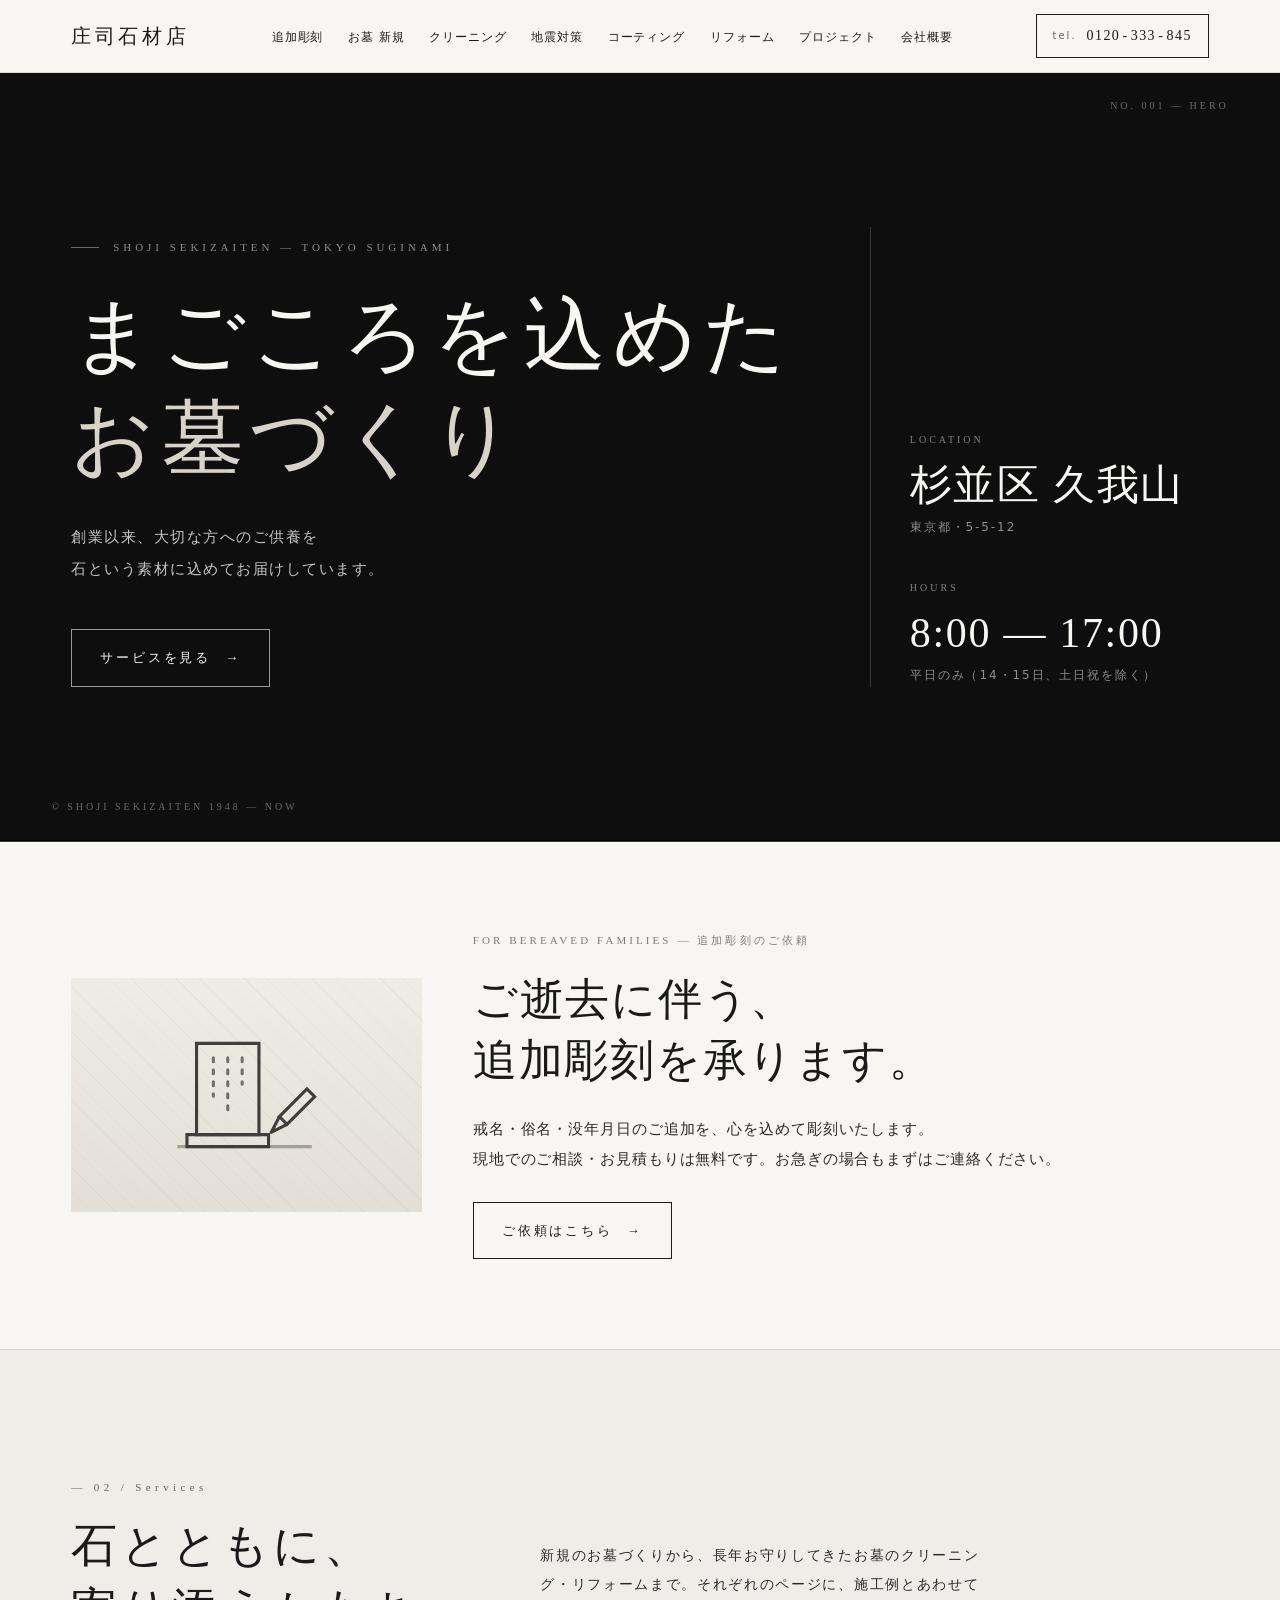
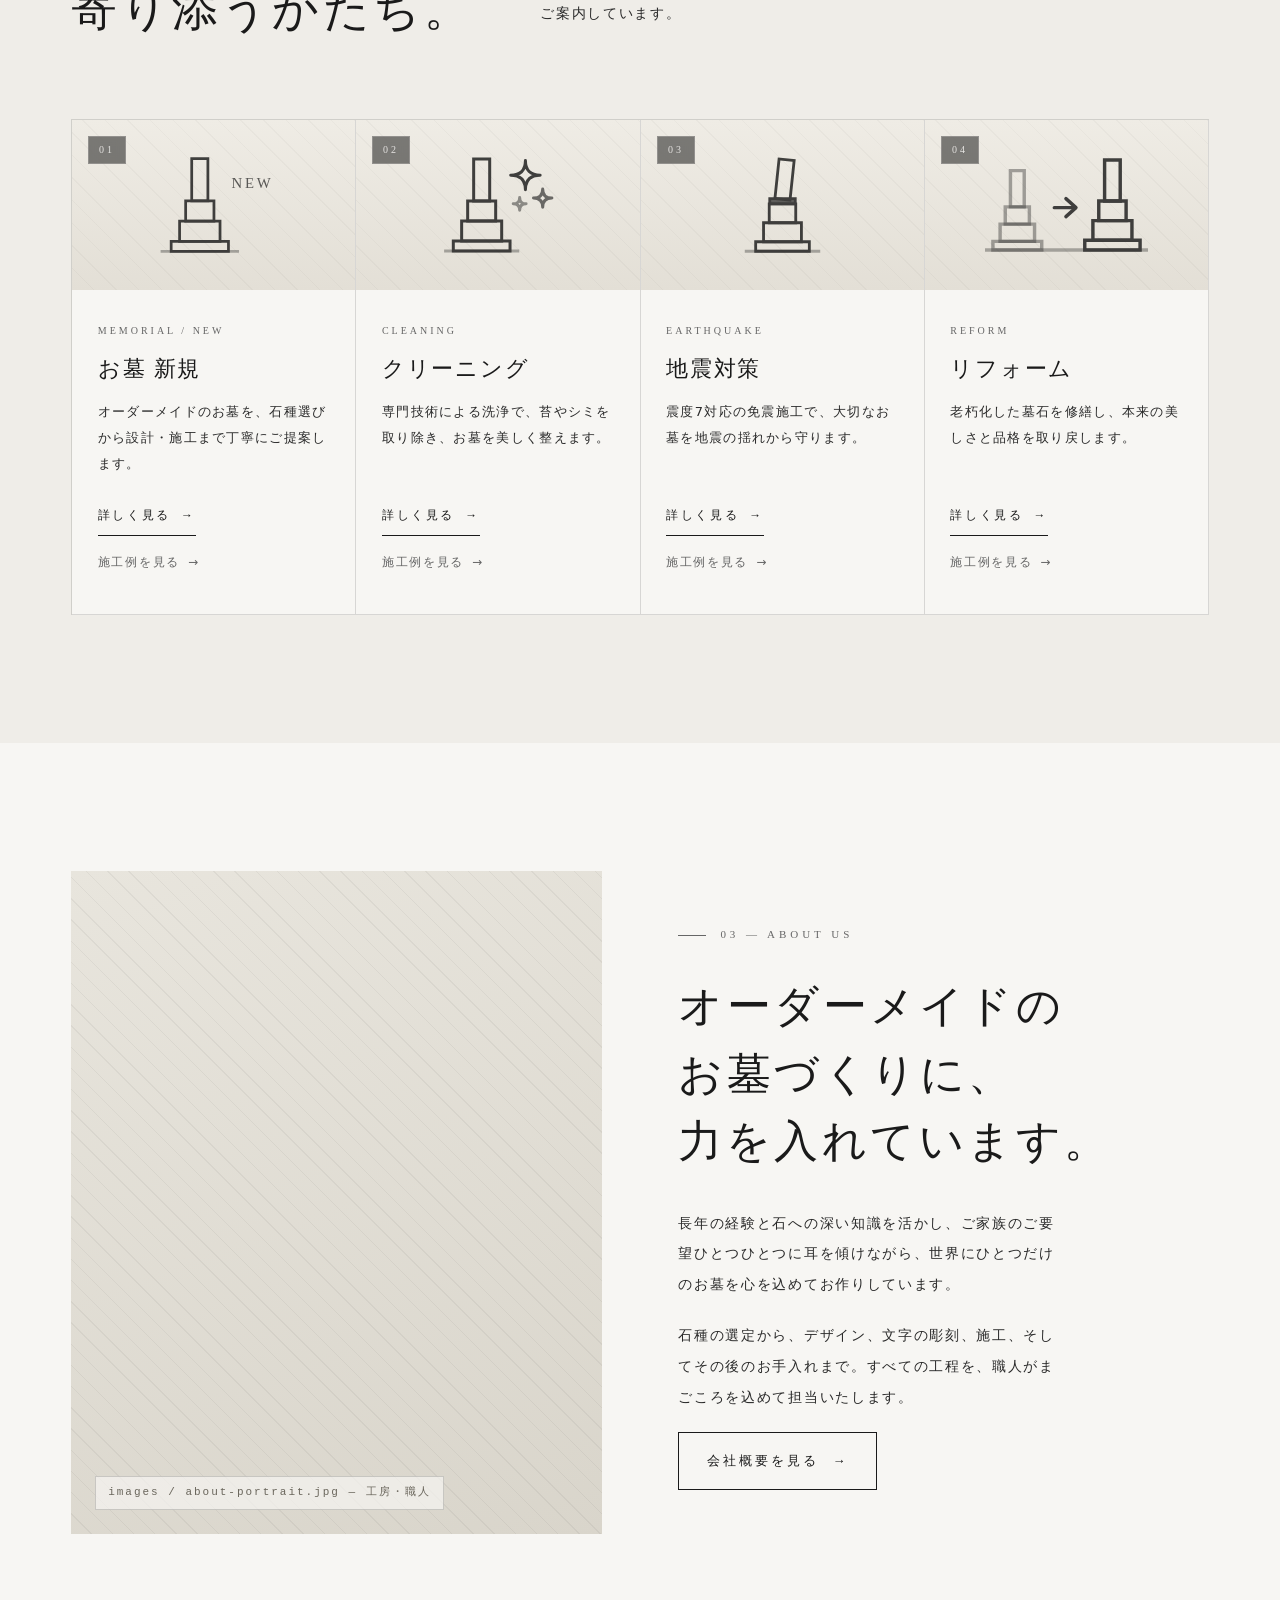
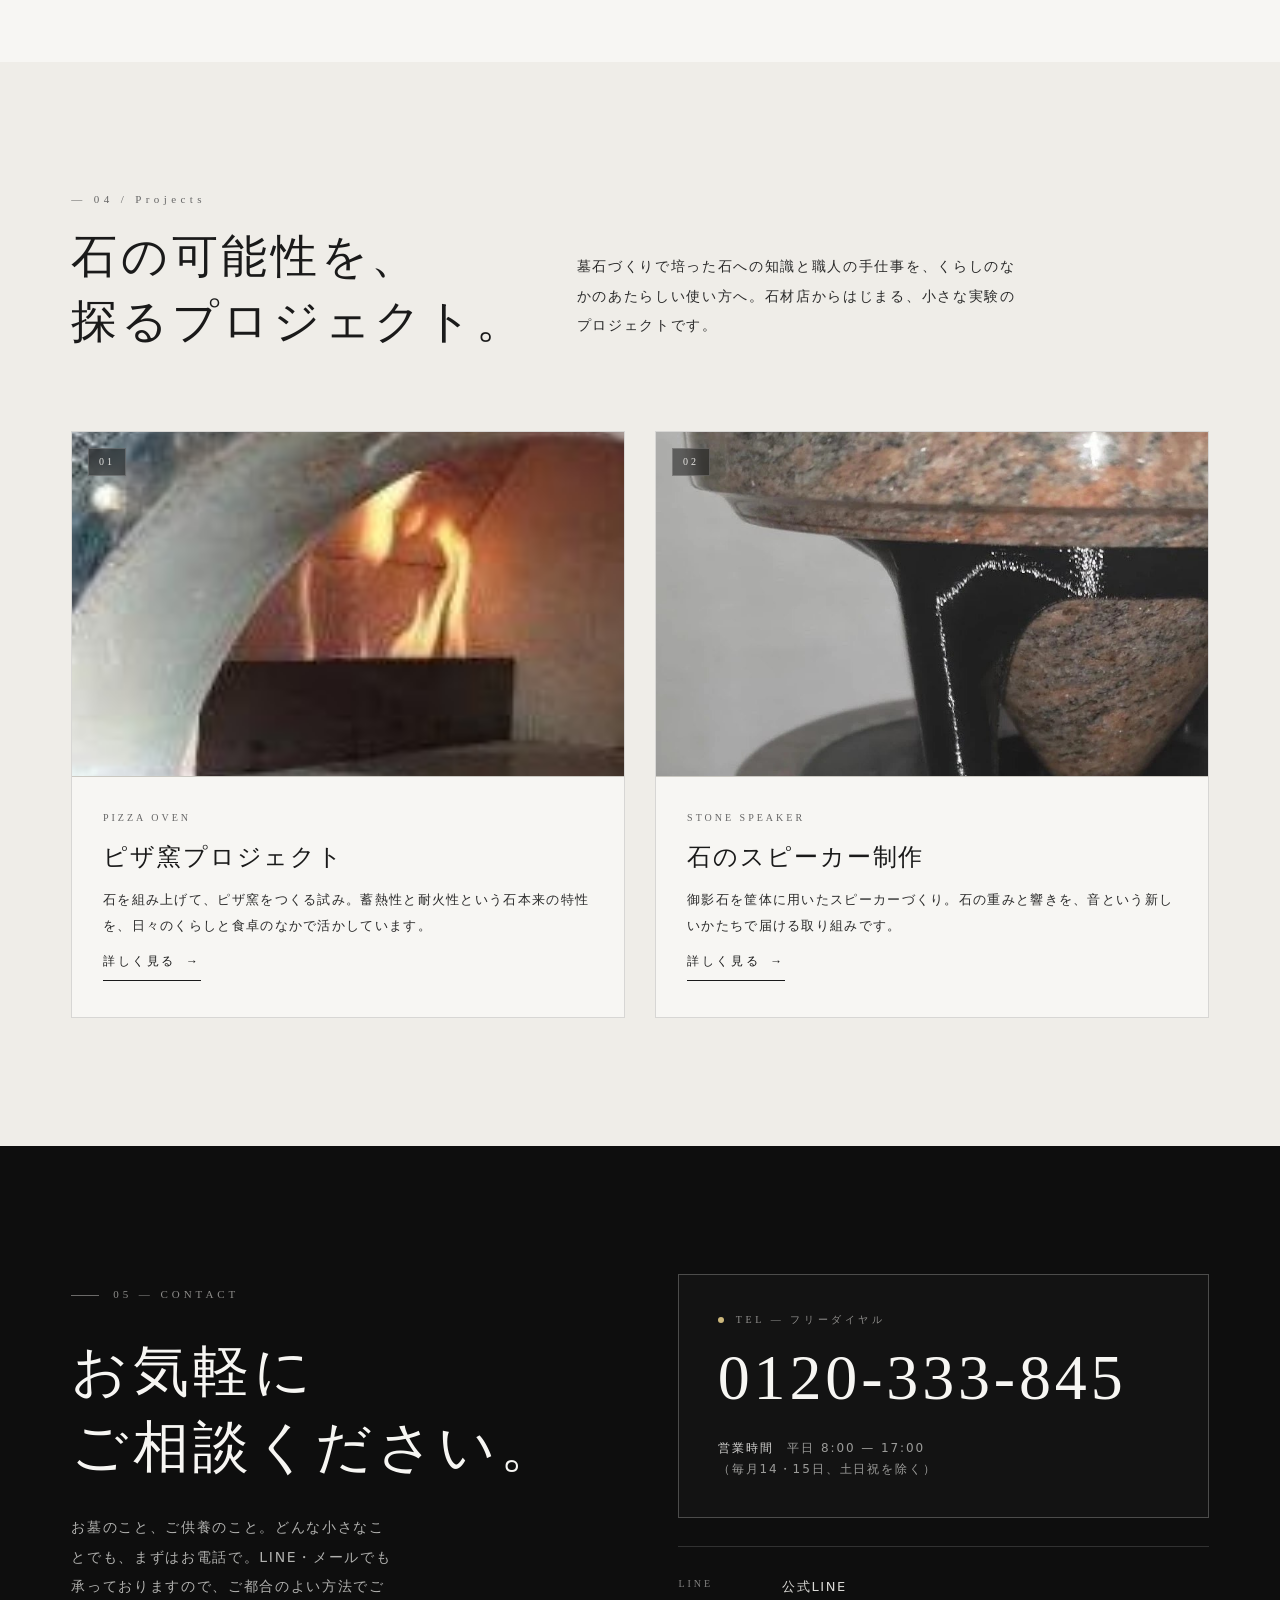
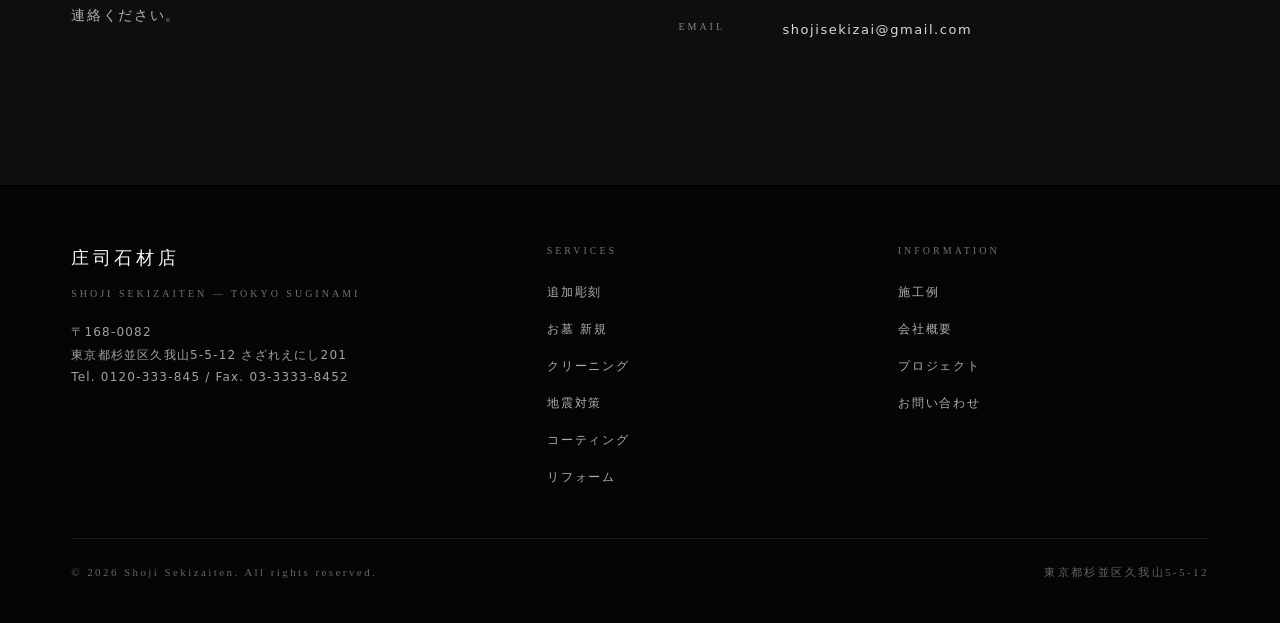
==== commit f62b67e9: "石材コーティングの紹介ページ（coating.html）を追加 いただいた内容だけで構成し、こちらの推測は足していません。 ・石材コーティングとは（車のガラスコーティングと同じ考え方／持続は平均5年）" ====
--- a/index.html
+++ b/index.html
@@ -32,6 +32,7 @@
         <li><a href="boseki.html">お墓 新規</a></li>
         <li><a href="cleaning.html">クリーニング</a></li>
         <li><a href="jishin.html">地震対策</a></li>
+        <li><a href="coating.html">コーティング</a></li>
         <li><a href="reform.html">リフォーム</a></li>
         <li><a href="#projects">プロジェクト</a></li>
         <li><a href="company.html">会社概要</a></li>
@@ -339,6 +340,7 @@
           <li><a href="boseki.html">お墓 新規</a></li>
           <li><a href="cleaning.html">クリーニング</a></li>
           <li><a href="jishin.html">地震対策</a></li>
+          <li><a href="coating.html">コーティング</a></li>
           <li><a href="reform.html">リフォーム</a></li>
         </ul>
       </div>
@@ -397,6 +399,6 @@
   })();
 </script>
 
-<!-- v1.7.0 -->
+<!-- v1.8.0 -->
 </body>
 </html>
--- a/assets/styles.css
+++ b/assets/styles.css
@@ -108,8 +108,9 @@
     color: var(--stone);
     white-space: nowrap;
   }
-  /* 幅が足りなくなる手前で、英字の店名は引っ込める */
-  @media (max-width: 1240px) and (min-width: 1025px) {
+  /* メニューが8項目あるため、横並びのときは英字の店名を出す余地がない。
+     ハンバーガーに切り替わる 1024px 以下では、余裕があるので出す */
+  @media (min-width: 1025px) {
     .brand__en { display: none; }
   }
   @media (max-width: 420px) {
@@ -1336,6 +1337,35 @@
   display: block;
 }
 
+/* 注意書きの中に置く、関連ページへのリンク */
+.callout__links {
+  list-style: none;
+  margin: clamp(18px, 2vw, 26px) 0 0;
+  padding: clamp(16px, 1.8vw, 22px) 0 0;
+  border-top: 1px solid var(--rule);
+  display: grid;
+  gap: clamp(14px, 1.6vw, 20px);
+}
+.callout__links a {
+  display: inline-flex; align-items: center; gap: 10px;
+  font-family: "Hiragino Mincho ProN", "Yu Mincho", Georgia, serif;
+  font-size: clamp(15px, 1.6vw, 17px);
+  letter-spacing: 0.08em;
+  padding-bottom: 4px;
+  border-bottom: 1px solid var(--rule-strong);
+  transition: gap .3s ease;
+}
+.callout__links a:hover { gap: 15px; }
+.callout__links a .arrow { transition: transform .3s ease; }
+.callout__links a:hover .arrow { transform: translateX(3px); }
+.callout__links small {
+  display: block;
+  margin-top: 8px;
+  font-family: system-ui, -apple-system, "Hiragino Sans", "Yu Gothic", sans-serif;
+  font-size: 13px; line-height: 1.95; letter-spacing: 0.08em;
+  color: var(--stone);
+}
+
 .issues {
   list-style: none;
   padding: 0;
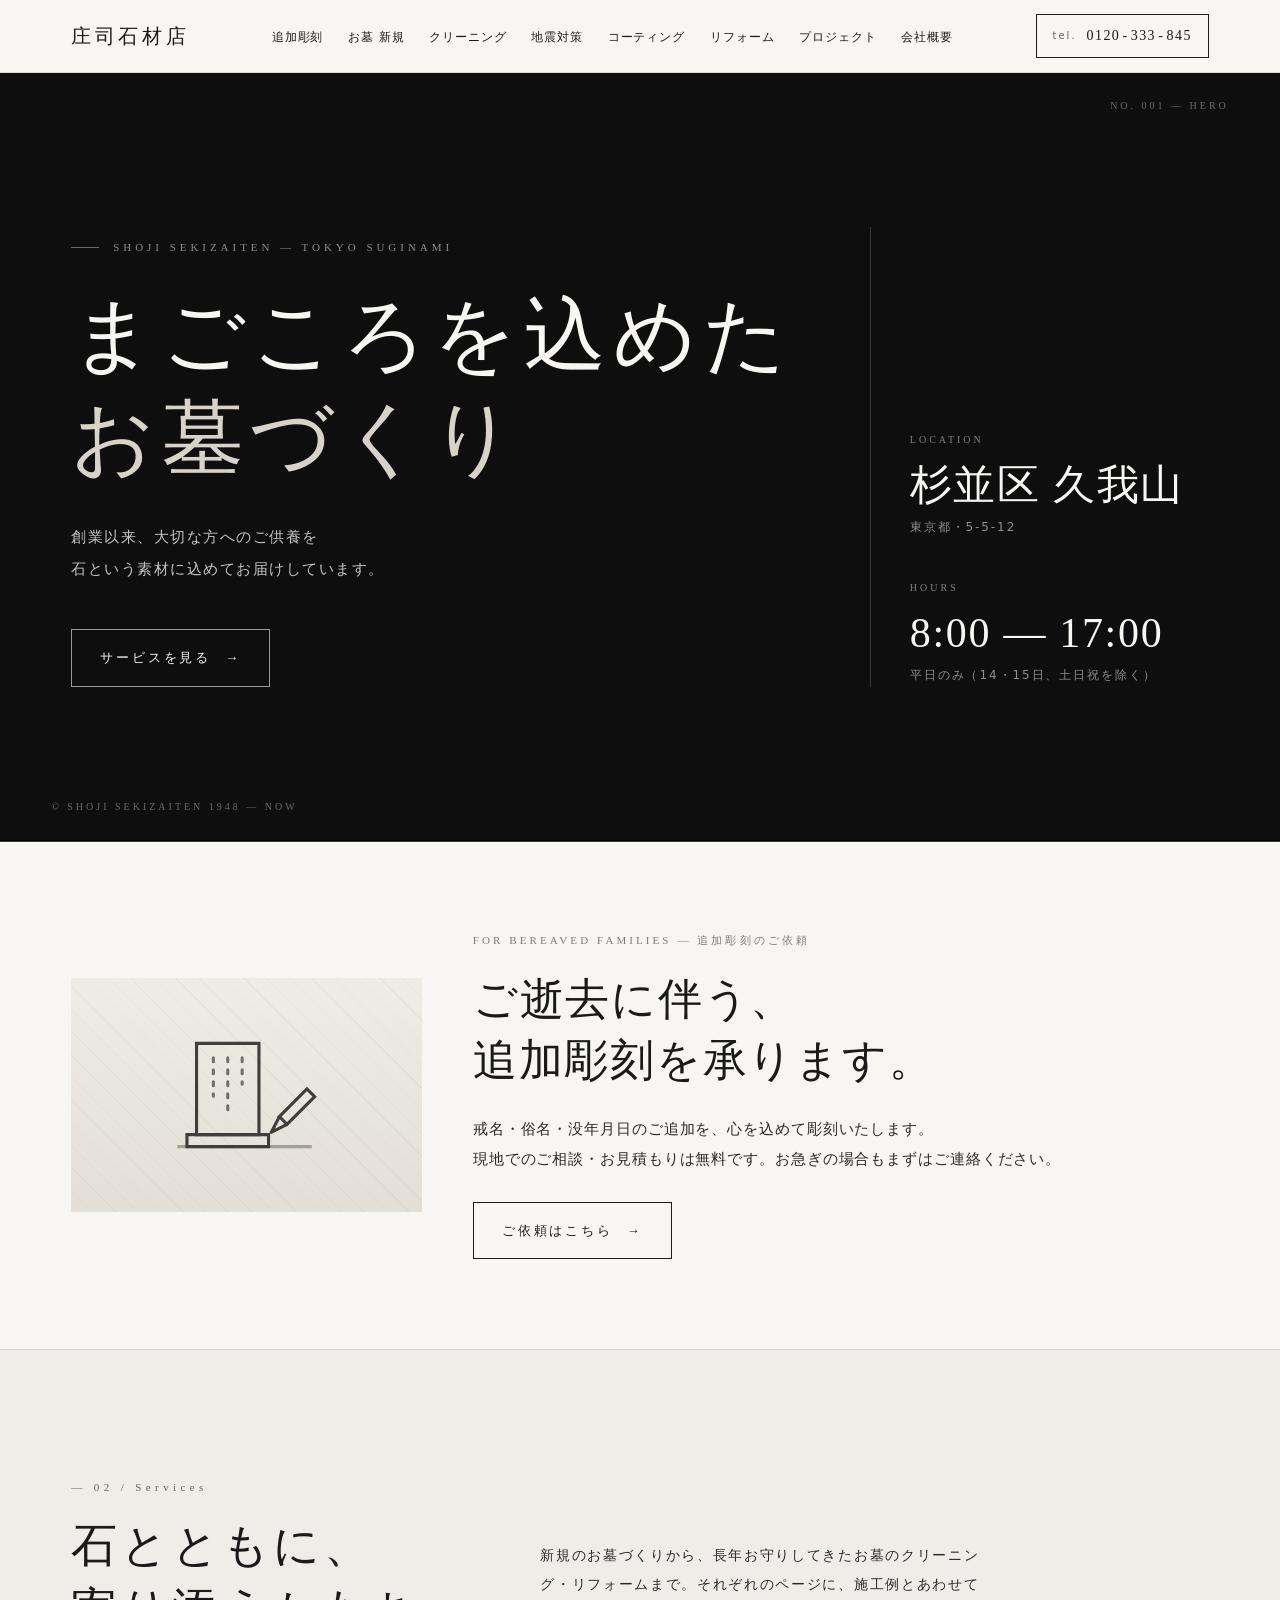
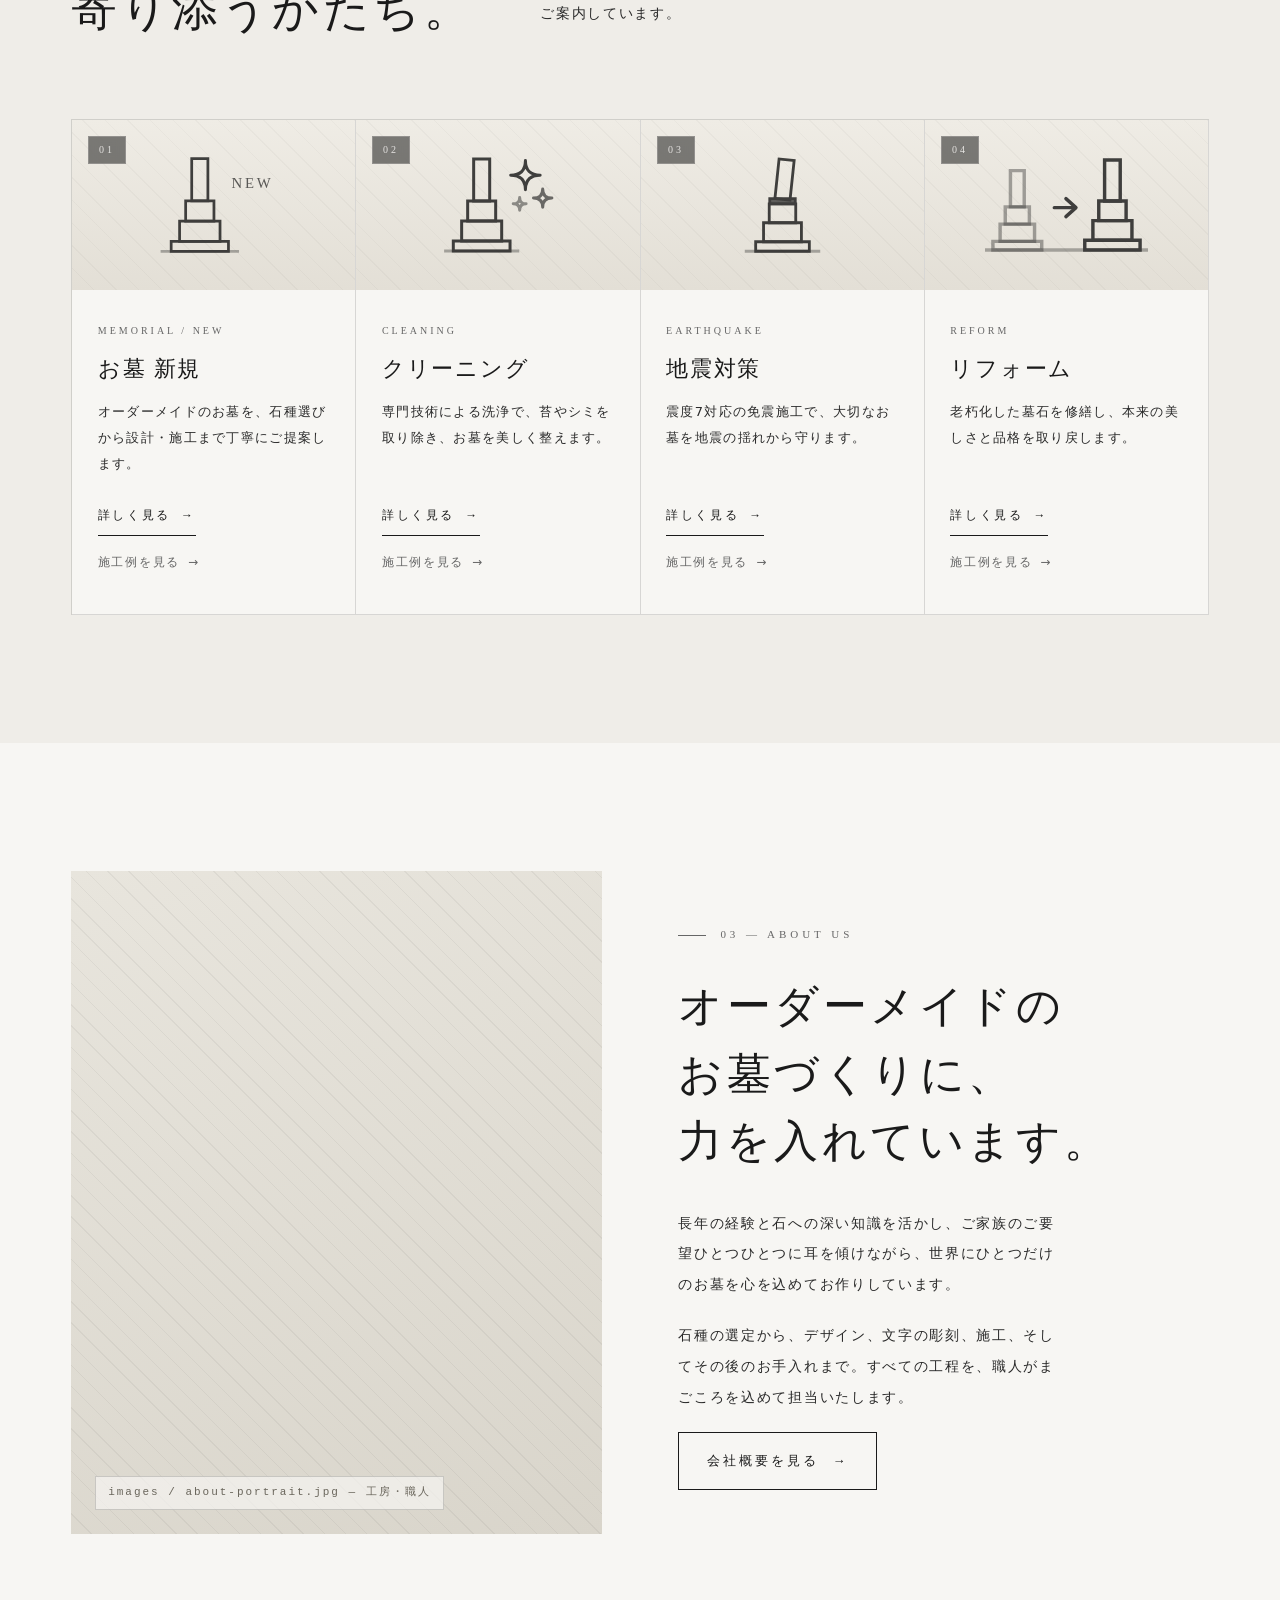
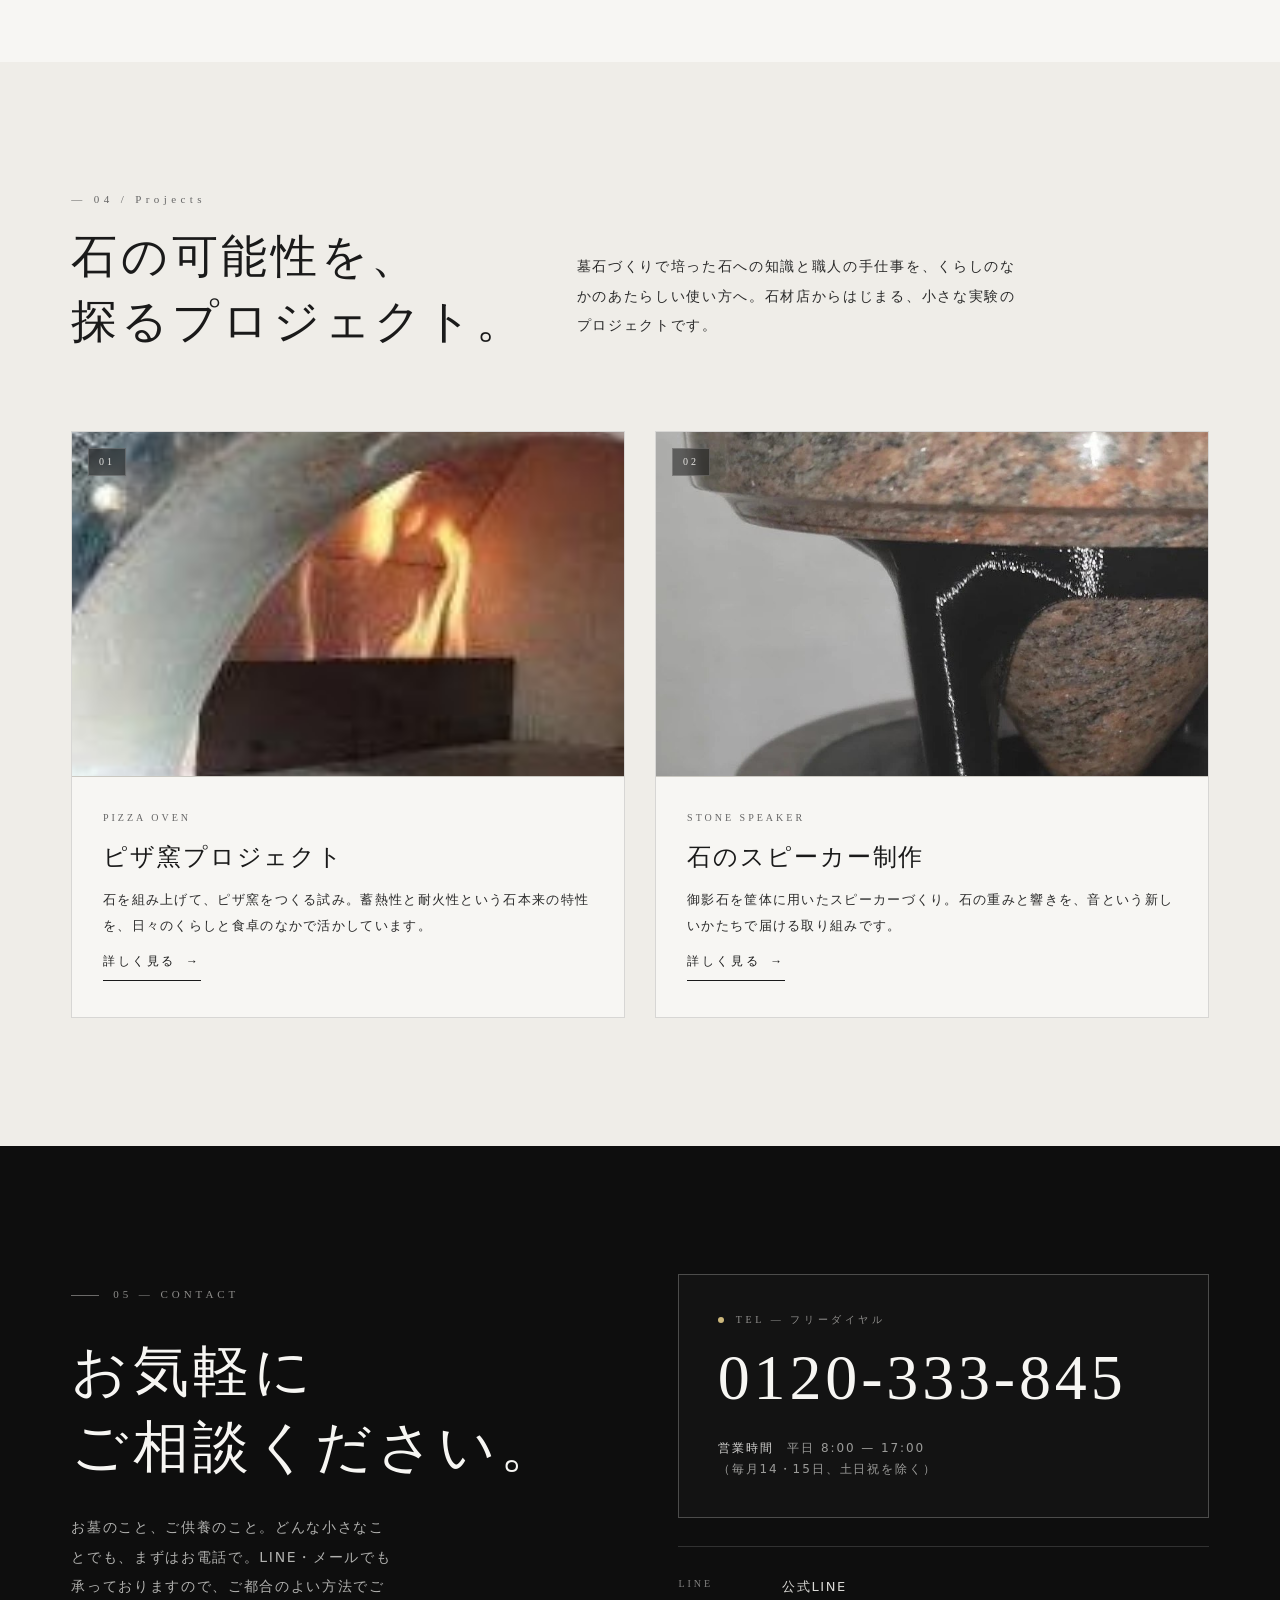
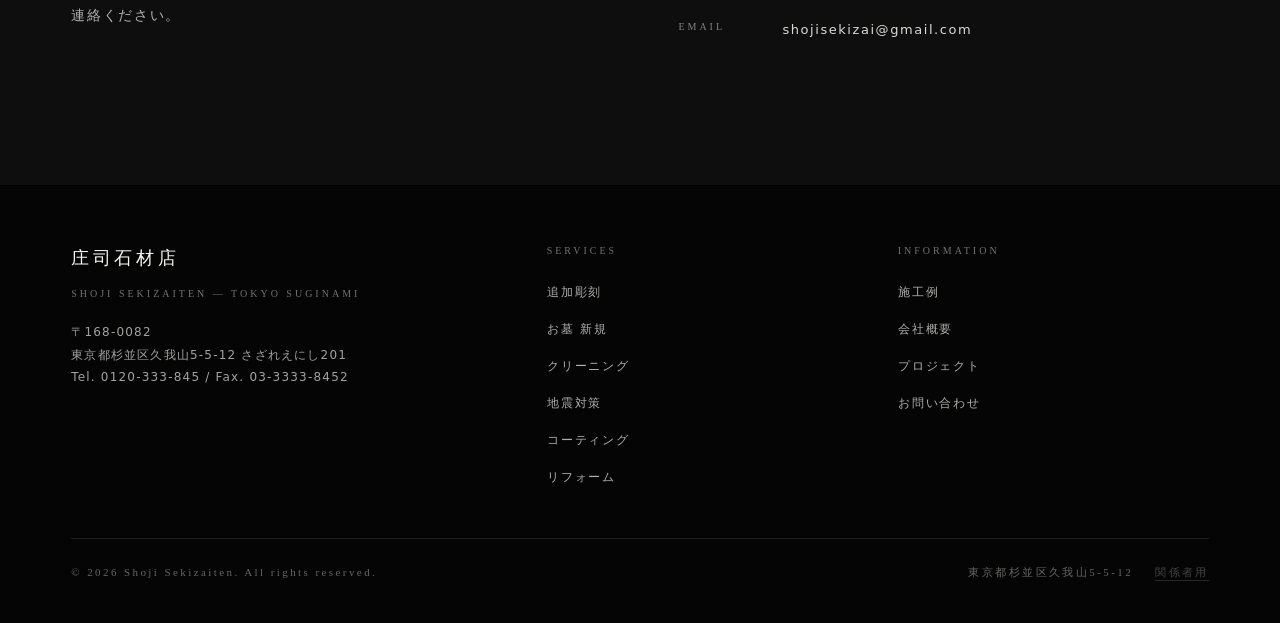
==== commit a182f4b2: "編集画面への入口と、サイトへ戻るリンクを追加 ・index.html のフッター最下部に「関係者用」の小さなリンクを置いた。   押すと kanri/works.php へ行き、さくらのパスワードを聞" ====
--- a/index.html
+++ b/index.html
@@ -358,7 +358,8 @@
 
     <div class="footer__bottom">
       <span>© 2026 Shoji Sekizaiten. All rights reserved.</span>
-      <span>東京都杉並区久我山5-5-12</span>
+      <span>東京都杉並区久我山5-5-12<!--
+        --><a class="footer__admin" href="kanri/works.php" rel="nofollow">関係者用</a></span>
     </div>
   </div>
 </footer>
@@ -399,6 +400,6 @@
   })();
 </script>
 
-<!-- v1.8.0 -->
+<!-- v1.9.0 -->
 </body>
 </html>
--- a/assets/styles.css
+++ b/assets/styles.css
@@ -766,6 +766,18 @@
     color: rgba(247,246,243,0.4);
   }
 
+  /* 関係者用の入口。お客様の邪魔をしないよう、うんと控えめにしておく。
+     押すと kanri/works.php へ行き、さくらのパスワードを聞かれる。
+     robots.txt で /kanri/ は検索よけ済み。rel="nofollow" も付けてある */
+  .footer__admin {
+    margin-left: 22px;
+    padding-bottom: 2px;
+    color: rgba(247,246,243,0.26);
+    border-bottom: 1px solid rgba(247,246,243,0.14);
+    transition: color .3s ease, border-color .3s ease;
+  }
+  .footer__admin:hover { color: rgba(247,246,243,0.7); border-color: rgba(247,246,243,0.4); }
+
   /* ---------- Reveal animation ---------- */
   .reveal { opacity: 0; transform: translateY(14px); transition: opacity .8s ease, transform .8s ease; }
   .reveal.is-in { opacity: 1; transform: none; }
@@ -921,6 +933,85 @@
   color: var(--ink-soft);
 }
 .wcard figcaption .c { color: var(--stone); white-space: nowrap; }
+.wcard__note {
+  margin: 6px 0 0;
+  font-size: 12.5px; line-height: 1.85; color: var(--stone);
+}
+
+/* 写真が複数枚ある施工例（施工前・施工後など） */
+.wcard__count {
+  position: absolute; left: 0; bottom: 0; z-index: 1;
+  padding: 5px 10px;
+  font-size: 10.5px; letter-spacing: 0.16em; line-height: 1;
+  background: rgba(26, 26, 26, .74); color: var(--bg);
+}
+/* サービスページの施工例は、下に説明の帯があるので上へ逃がす */
+.work .wcard__count { top: 0; bottom: auto; }
+
+/* カード全体を、写真を大きく見るためのボタンにする */
+.wcard, .work { position: relative; }
+.wcard__open {
+  position: absolute; inset: 0; z-index: 2;
+  padding: 0; border: 0; background: transparent;
+  cursor: zoom-in;
+}
+.wcard__open:focus-visible { outline: 1px solid var(--ink); outline-offset: -1px; }
+.work .wcard__open:focus-visible { outline-color: var(--bg); }
+
+/* まだ1件も登録が無い分類では、サービスページの「施工例」を丸ごと隠す。
+   見出しだけが残って寂しく見えるのを避ける。
+   一覧ページ（works.html）は隠さない ― そこは説明が出たほうがよい */
+.works:has(> .works__grid > .wempty) { display: none; }
+
+.wempty {
+  grid-column: 1 / -1;
+  padding: clamp(36px, 6vw, 72px) 20px;
+  text-align: center;
+  font-size: 13.5px; letter-spacing: 0.1em; color: var(--stone);
+  border: 1px solid var(--rule);
+}
+
+/* ---- 写真の拡大表示 ---- */
+body.lb-open { overflow: hidden; }
+.lb { position: fixed; inset: 0; z-index: 200; display: flex; }
+.lb[hidden] { display: none; }
+.lb__back { position: absolute; inset: 0; background: rgba(10, 10, 10, .97); cursor: zoom-out; }
+.lb__inner {
+  position: relative; z-index: 1;
+  cursor: zoom-out;
+  display: flex; flex-direction: column;
+  width: 100%; height: 100%;
+  padding: clamp(48px, 6vw, 72px) clamp(12px, 3vw, 40px) clamp(16px, 3vw, 32px);
+}
+.lb__close {
+  position: absolute; top: 10px; right: 10px;
+  width: 46px; height: 46px;
+  font-size: 24px; line-height: 1;
+  border: 0; background: transparent; color: var(--bg);
+  cursor: pointer; opacity: .7; transition: opacity .25s ease;
+}
+.lb__close:hover { opacity: 1; }
+.lb__stage { flex: 1; min-height: 0; display: flex; align-items: center; justify-content: center; }
+.lb__img { max-width: 100%; max-height: 100%; object-fit: contain; cursor: default; }
+.lb__bar {
+  cursor: default;
+  display: flex; align-items: center; justify-content: center; gap: clamp(12px, 3vw, 28px);
+  margin-top: 18px;
+}
+.lb__cap {
+  margin: 0; min-width: 0; text-align: center;
+  font-size: 13px; letter-spacing: 0.14em; color: var(--bg);
+}
+.lb__num { display: block; margin-top: 5px; font-family: Georgia, serif; font-size: 11.5px; opacity: .6; }
+.lb__nav {
+  flex: none; width: 46px; height: 46px;
+  font-family: Georgia, serif; font-size: 22px; line-height: 1;
+  border: 1px solid rgba(247, 246, 243, .4); background: transparent; color: var(--bg);
+  cursor: pointer; transition: background .25s ease, color .25s ease;
+}
+.lb__nav:hover { background: var(--bg); color: var(--ink); }
+.lb__nav[disabled] { opacity: .25; pointer-events: none; }
+.lb__nav[hidden] { display: none; }
 
 .wpager {
   display: flex; justify-content: center; align-items: center;
